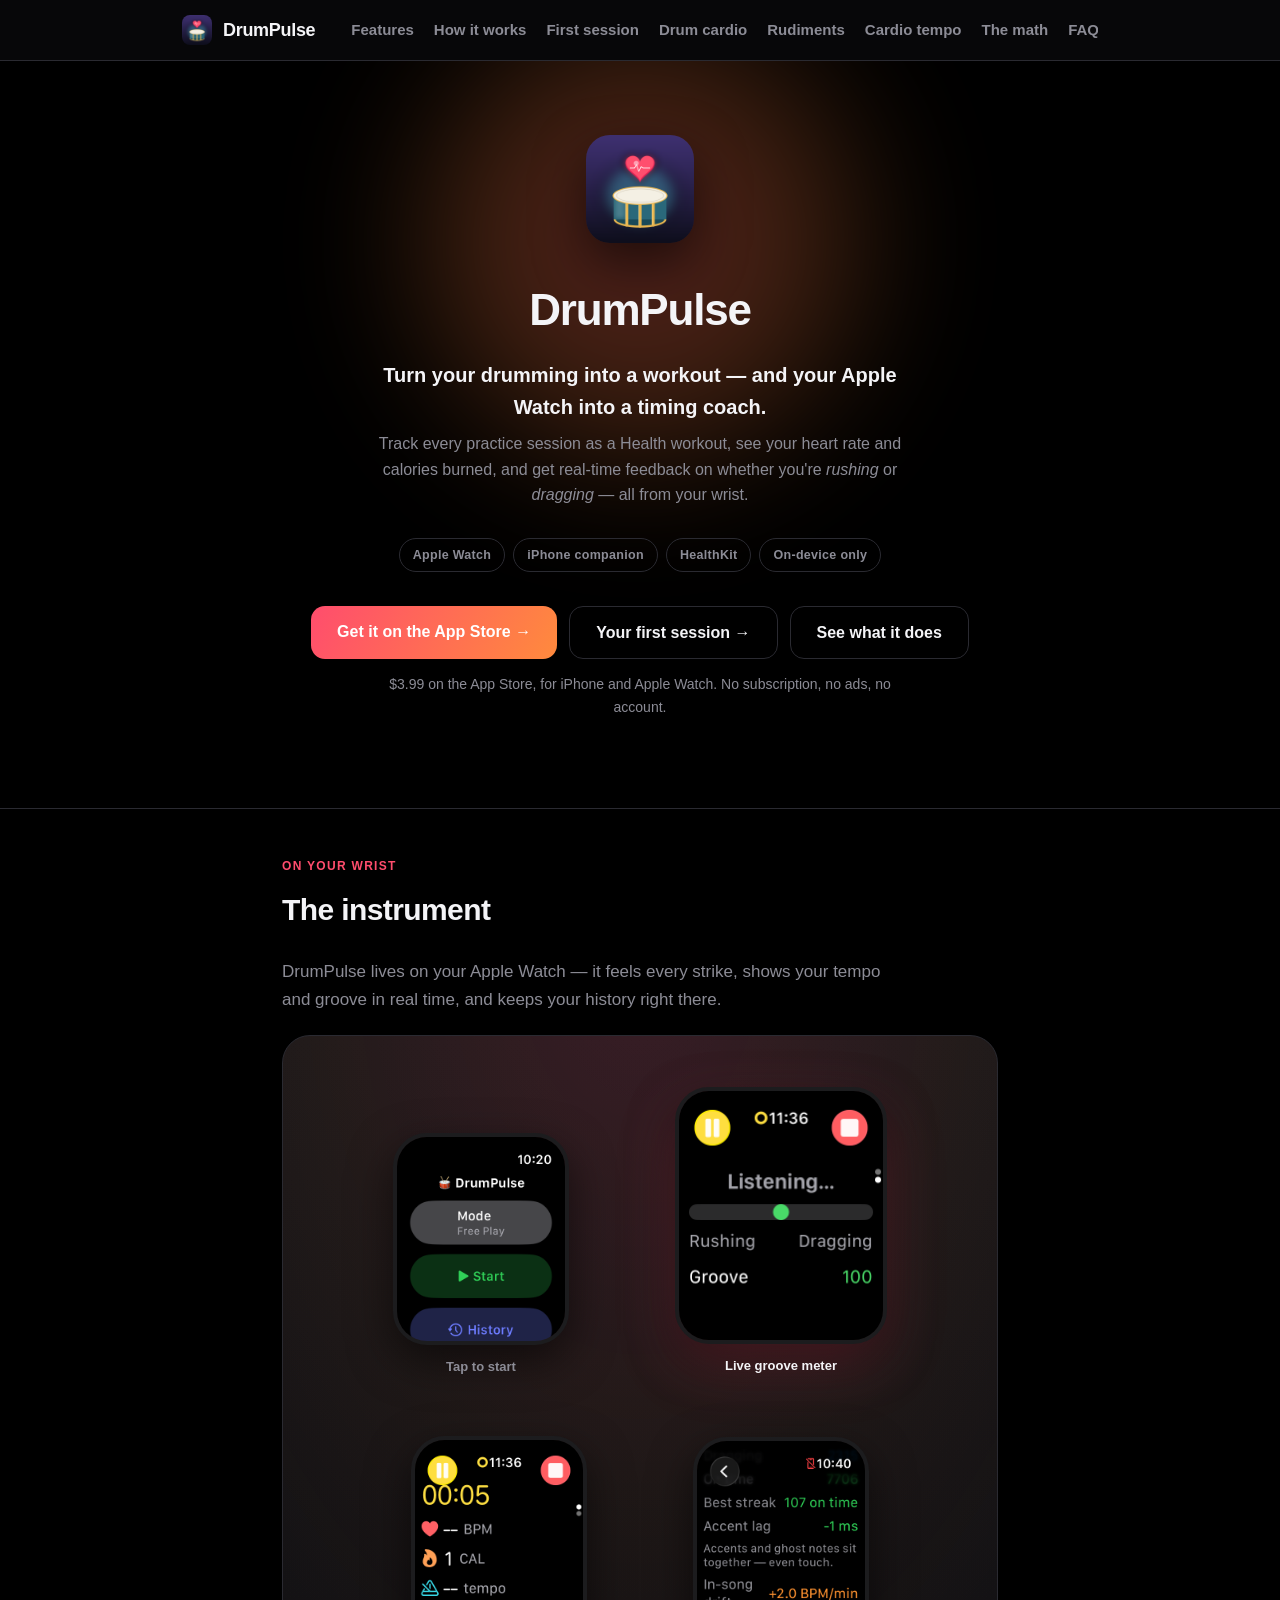
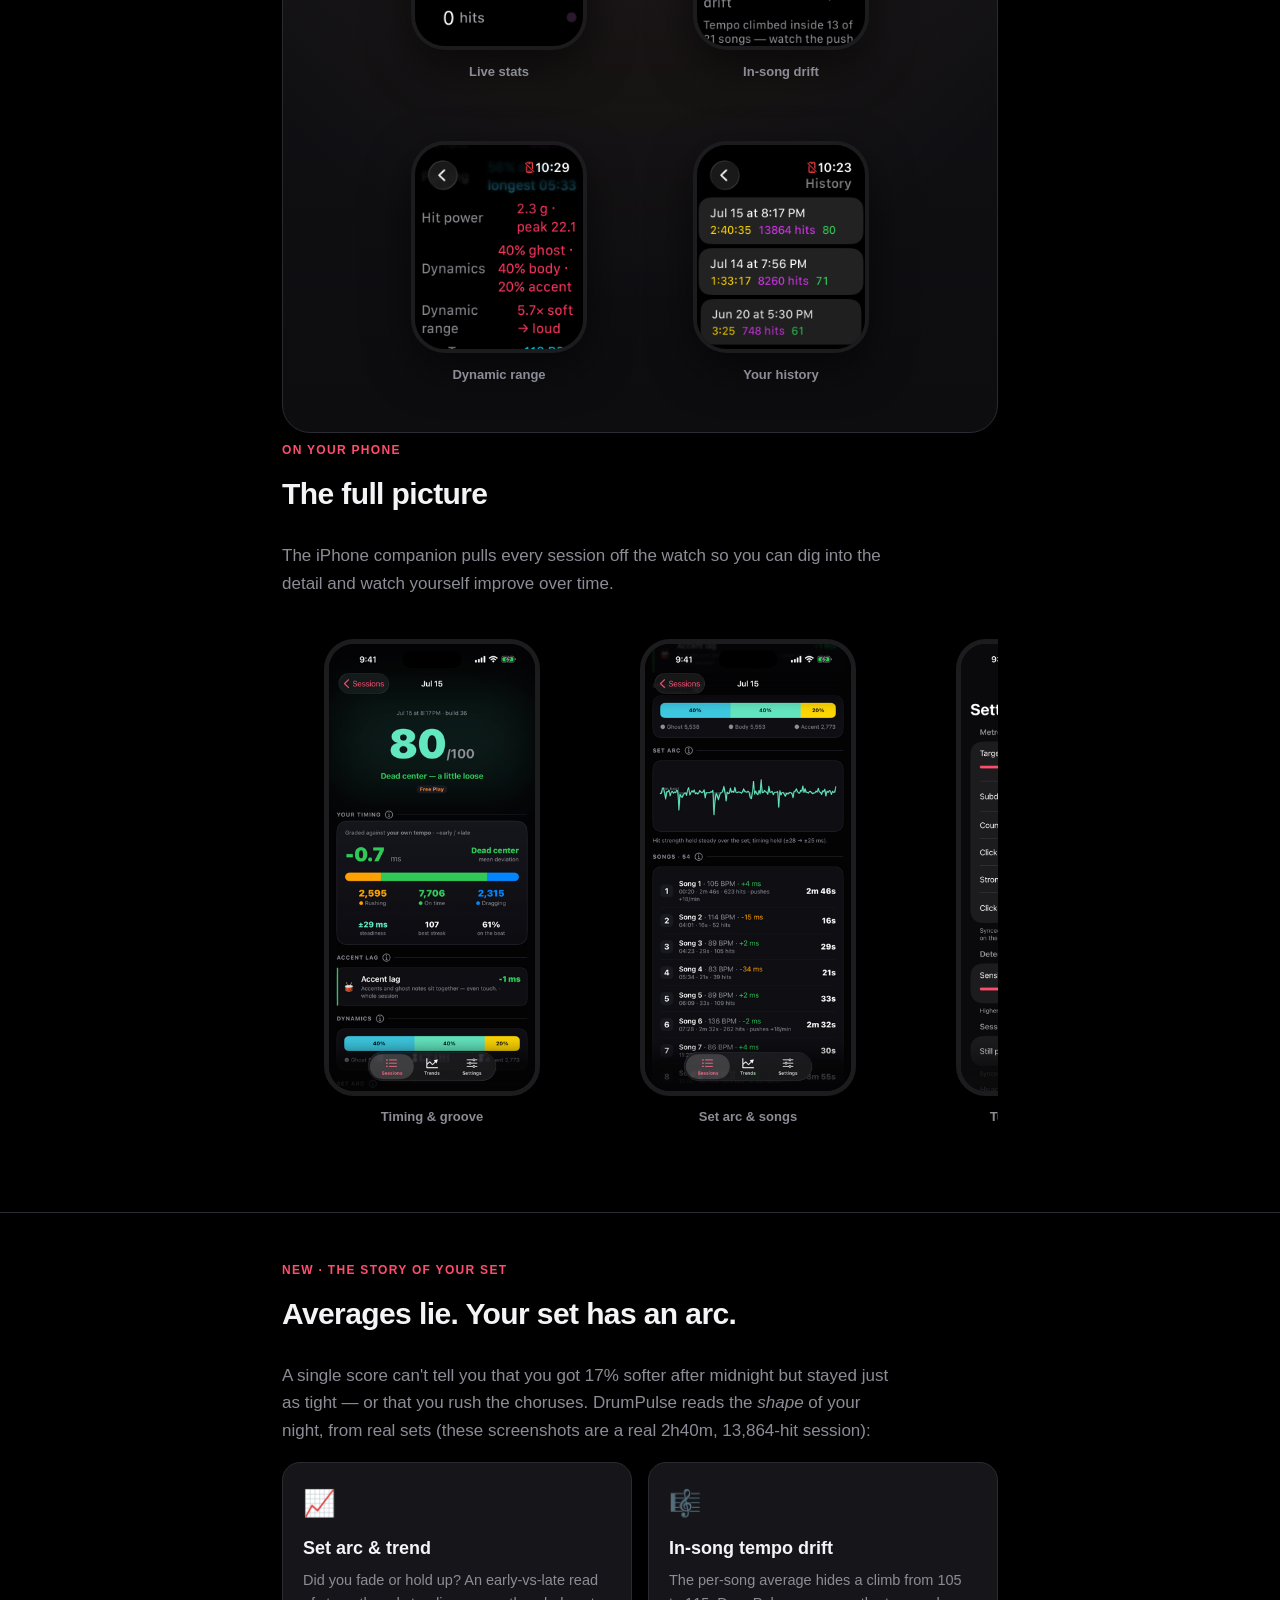
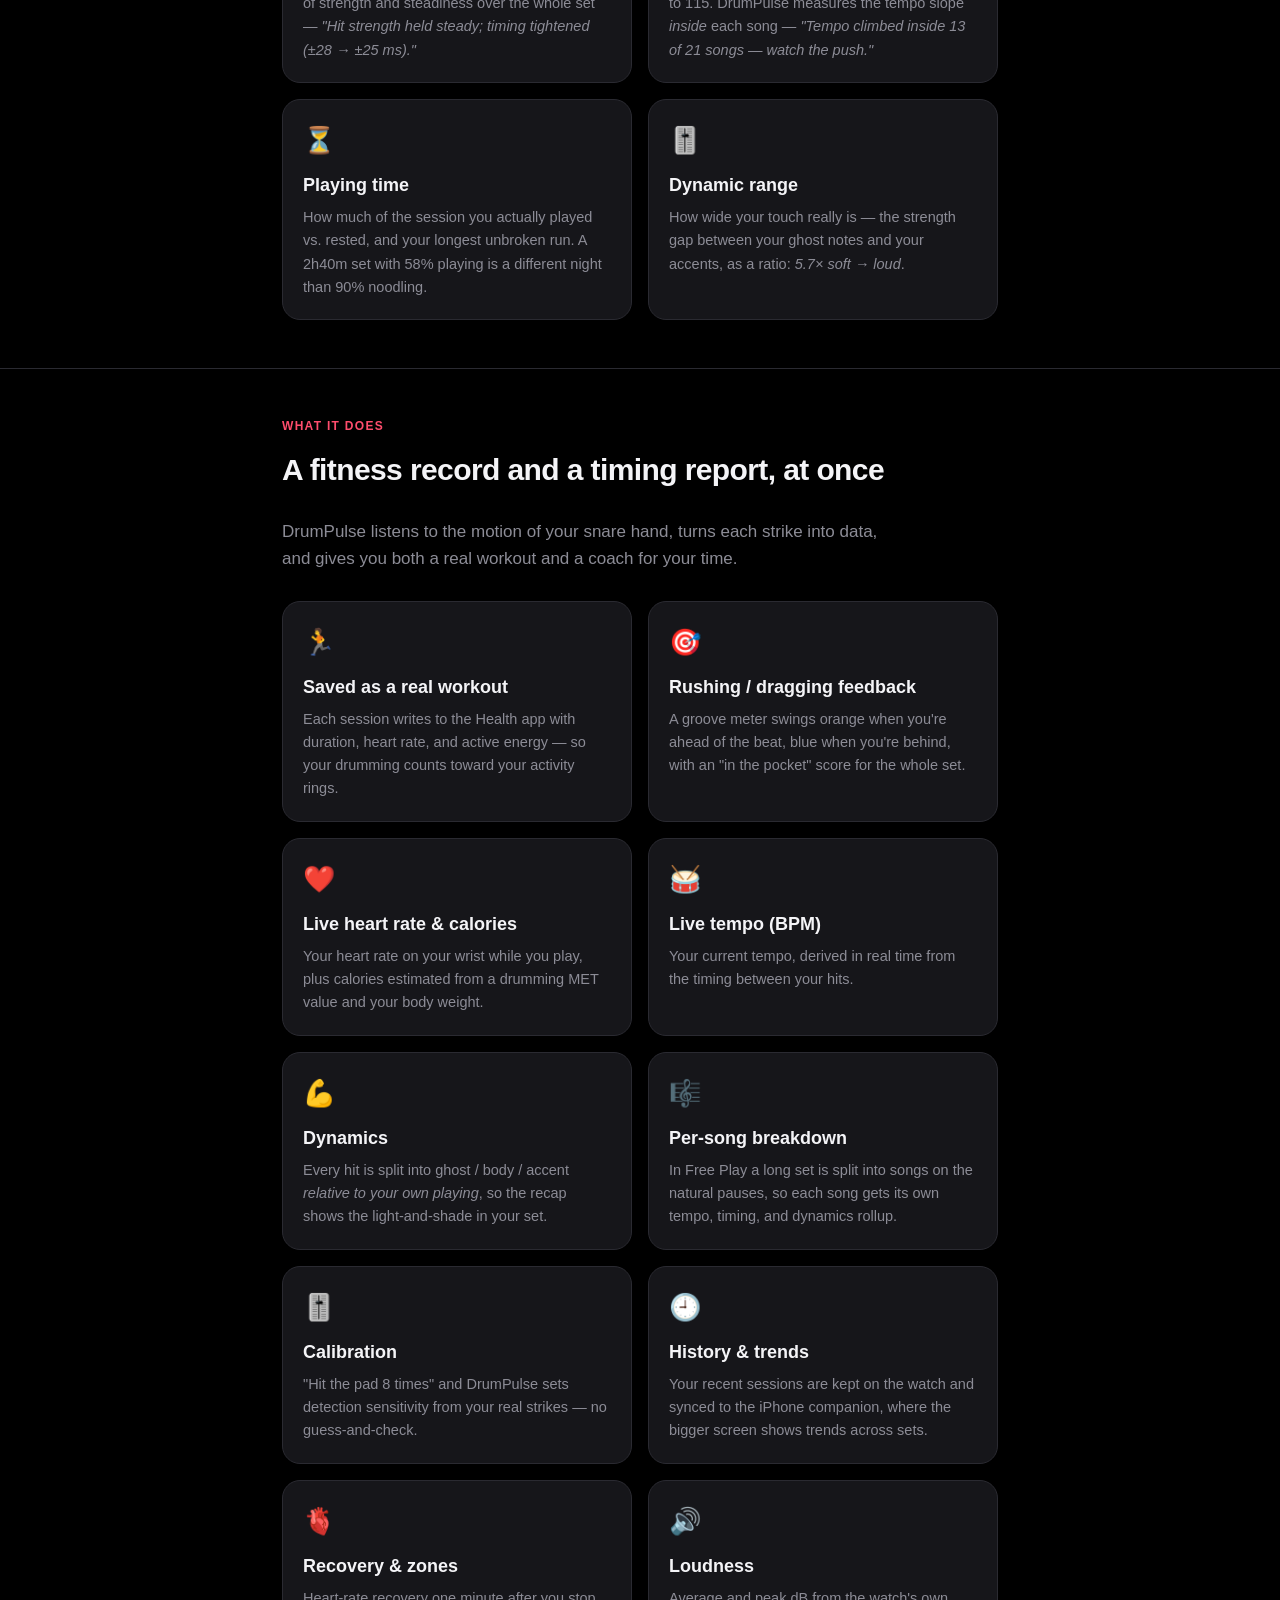
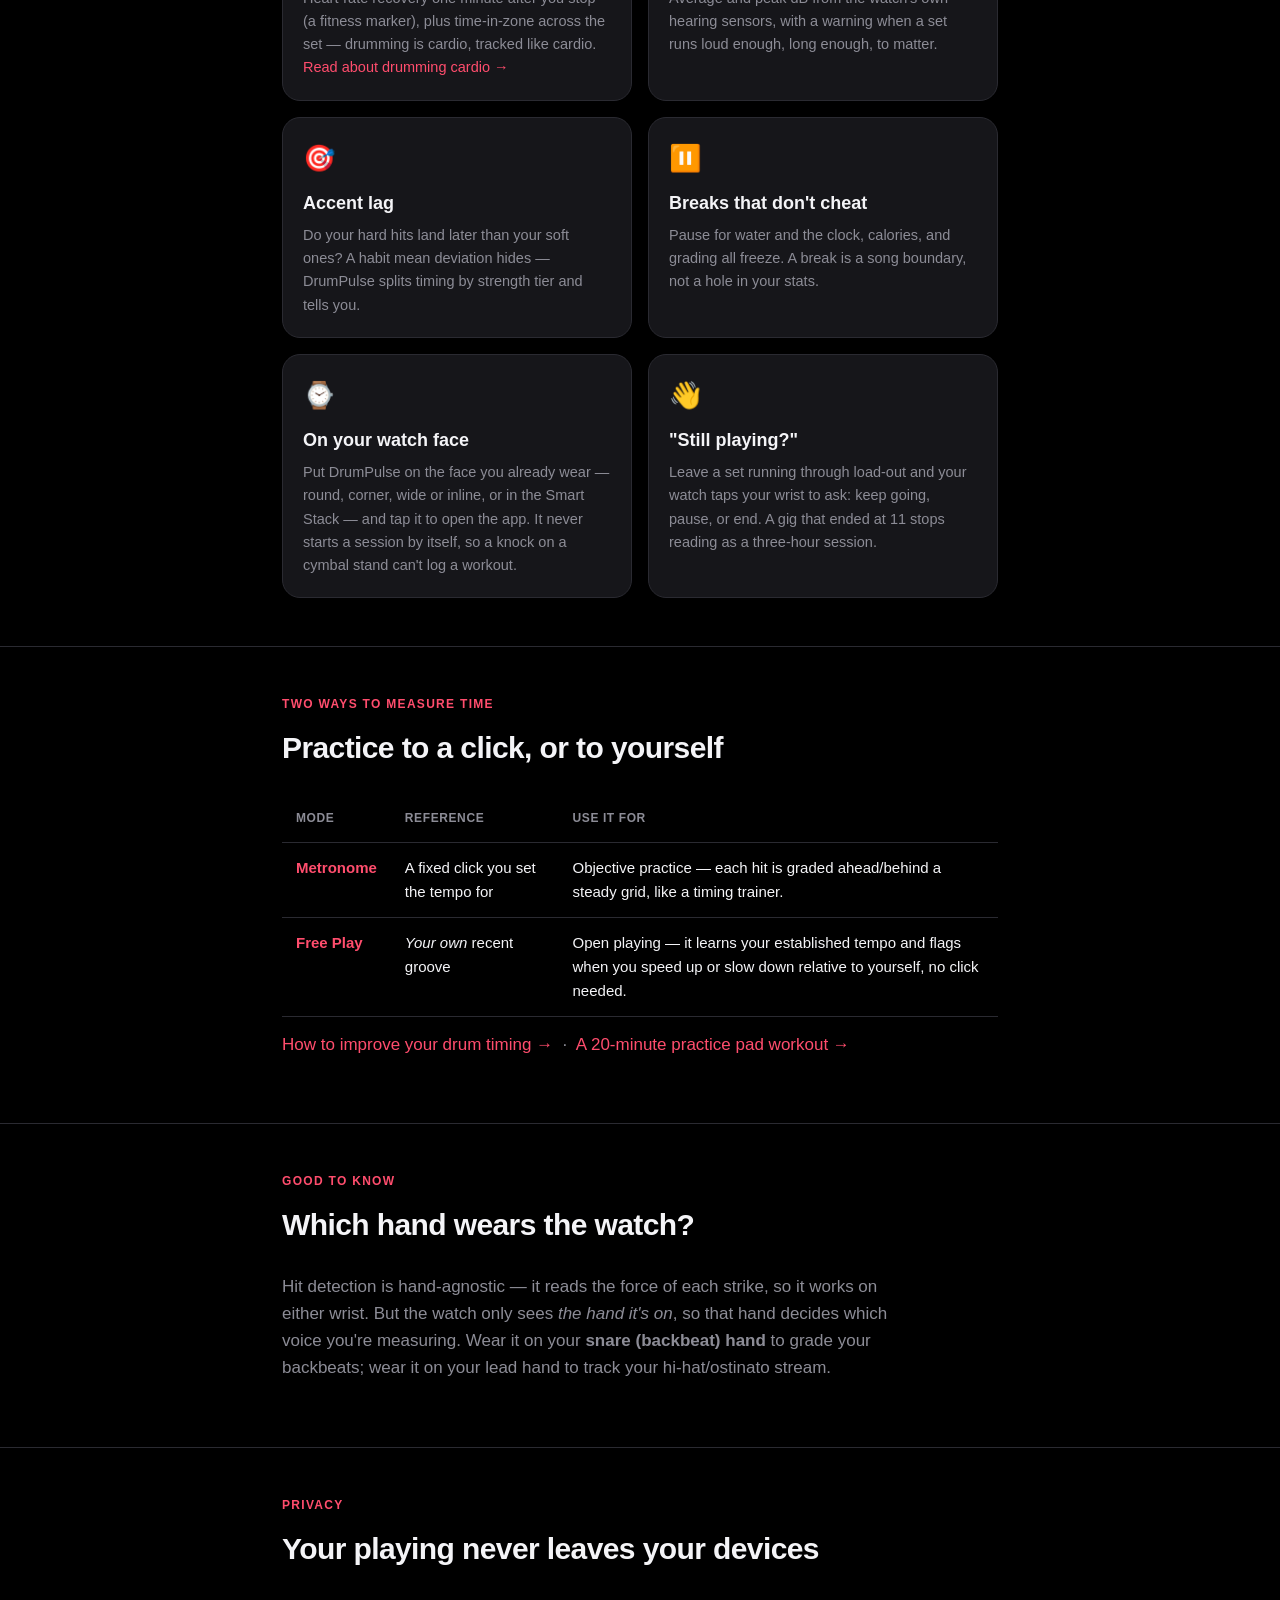
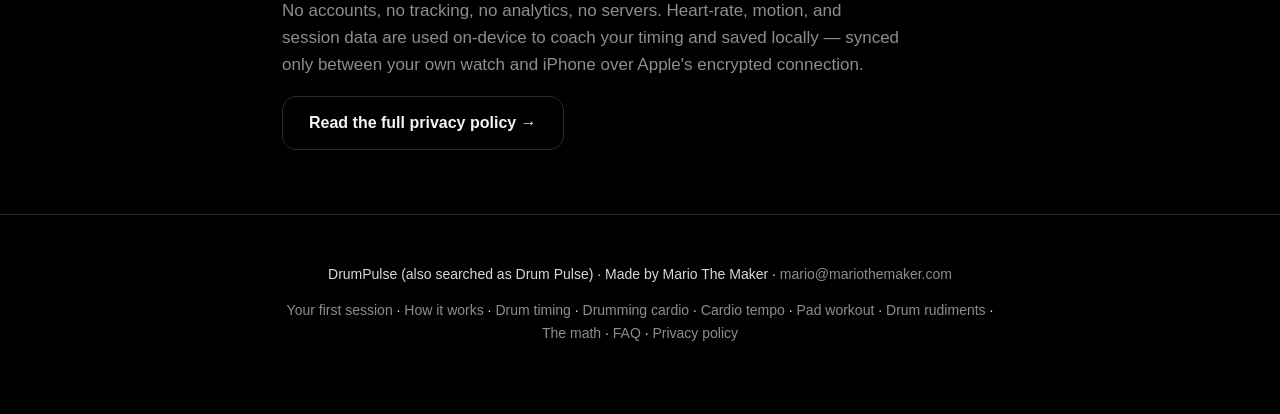
==== index.html @ 16d5a601 "Add drum timing guide and practice pad workout; cross-link every page in body copy Two new query-tar" ====
<!DOCTYPE html>
<html lang="en">
<head>
<meta charset="utf-8">
<meta name="viewport" content="width=device-width, initial-scale=1, viewport-fit=cover">
<title>DrumPulse (Drum Pulse) — Apple Watch drumming app &amp; timing coach</title>
<meta name="description" content="DrumPulse (also written Drum Pulse) is an Apple Watch drumming app. It turns your Apple Watch into a drumming timing coach: groove scores, per-song breakdowns, in-song tempo drift, dynamics and playing-time stats — plus heart rate, calories, recovery and loudness. Every session saved as a Health workout.">
<link rel="icon" href="assets/icon.png">
<link rel="stylesheet" href="assets/style.css">
<meta property="og:title" content="DrumPulse — Apple Watch drumming app &amp; timing coach">
<meta property="og:site_name" content="DrumPulse">
<meta property="og:url" content="https://drumpulseapp.com/">
<meta name="twitter:card" content="summary_large_image">
<meta property="og:description" content="Turn your drumming into a workout — and your Apple Watch into a timing coach.">
<meta property="og:image" content="assets/og.png">
<meta property="og:type" content="website">
<link rel="canonical" href="https://drumpulseapp.com/">
<meta name="apple-itunes-app" content="app-id=6782245341">
<script type="application/ld+json">
{
  "@context": "https://schema.org",
  "@graph": [
    {
      "@type": "WebSite",
      "@id": "https://drumpulseapp.com/#website",
      "url": "https://drumpulseapp.com/",
      "name": "DrumPulse",
      "alternateName": ["Drum Pulse", "DrumPulse app", "DrumPulse for Apple Watch"],
      "inLanguage": "en"
    },
    {
      "@type": "SoftwareApplication",
      "@id": "https://drumpulseapp.com/#app",
      "name": "DrumPulse",
      "alternateName": ["Drum Pulse", "DrumPulse for Apple Watch"],
      "applicationCategory": "HealthApplication",
      "applicationSubCategory": "Drumming practice and workout tracker",
      "operatingSystem": "watchOS, iOS",
      "description": "DrumPulse turns your Apple Watch into a drumming timing coach: it detects drum hits from wrist motion, grades your timing against a metronome or your own groove, breaks your set into songs with per-song tempo drift, reads the arc of the whole night, and saves each session to Apple Health as a workout.",
      "url": "https://drumpulseapp.com/",
      "image": "https://drumpulseapp.com/assets/icon.png",
      "author": {"@type": "Person", "name": "Mario Cruz"},
      "downloadUrl": "https://apps.apple.com/app/id6782245341",
      "installUrl": "https://apps.apple.com/app/id6782245341",
      "offers": {"@type": "Offer", "price": "3.99", "priceCurrency": "USD"}
    }
  ]
}
</script>
</head>
<body>

<header class="site">
  <div class="wrap">
    <span class="brand"><img src="assets/icon.png" alt="DrumPulse icon"><span class="bn">DrumPulse</span></span>
    <nav>
      <a class="wide" href="#features">Features</a>
      <a href="how-it-works.html">How it works</a>
      <a href="first-session.html">First session</a>
      <a href="drumming-cardio.html">Drum cardio</a>
      <a href="drum-rudiments.html">Rudiments</a>
      <a href="drum-cardio-tempo.html">Cardio tempo</a>
      <a href="the-math.html">The math</a>
      <a href="faq.html">FAQ</a>
      <a class="wide" href="privacy.html">Privacy</a>
    </nav>
  </div>
</header>

<div class="hero">
  <div class="wrap">
    <img class="app" src="assets/icon.png" alt="DrumPulse app icon">
    <h1>DrumPulse</h1>
    <p class="tag">Turn your drumming into a workout — and your Apple Watch into a timing coach.</p>
    <p class="sub">Track every practice session as a Health workout, see your heart rate and calories burned, and get real-time feedback on whether you're <em>rushing</em> or <em>dragging</em> — all from your wrist.</p>
    <div class="chips">
      <span class="chip">Apple Watch</span>
      <span class="chip">iPhone companion</span>
      <span class="chip">HealthKit</span>
      <span class="chip">On-device only</span>
    </div>
    <div class="btnrow">
      <a class="btn" href="https://apps.apple.com/app/id6782245341">Get it on the App Store →</a>
      <a class="btn ghost" href="first-session.html">Your first session →</a>
      <a class="btn ghost" href="#features">See what it does</a>
    </div>
    <p class="sub" style="margin-top:14px;font-size:14px">$3.99 on the App Store, for iPhone and Apple Watch. No subscription, no ads, no account.</p>
  </div>
</div>

<section id="screens">
  <div class="wrap">
    <p class="eyebrow">On your wrist</p>
    <h2>The instrument</h2>
    <p class="lead" style="margin-bottom:22px">DrumPulse lives on your Apple Watch — it feels every strike, shows your tempo and groove in real time, and keeps your history right there.</p>
    <div class="watchband">
      <div class="watchrow">
        <figure class="wshot"><img src="assets/shots/watch-home.png" alt="DrumPulse start screen on Apple Watch" loading="lazy"><figcaption class="cap">Tap to start</figcaption></figure>
        <figure class="wshot lead"><img src="assets/shots/watch-groove.png" alt="DrumPulse live groove meter on Apple Watch with rushing and dragging" loading="lazy"><figcaption class="cap">Live groove meter</figcaption></figure>
        <figure class="wshot"><img src="assets/shots/watch-live.png" alt="DrumPulse live session on Apple Watch showing heart rate, calories, tempo and hits" loading="lazy"><figcaption class="cap">Live stats</figcaption></figure>
        <figure class="wshot"><img src="assets/shots/watch-drift.png" alt="DrumPulse in-song tempo drift readout on Apple Watch" loading="lazy"><figcaption class="cap">In-song drift</figcaption></figure>
        <figure class="wshot"><img src="assets/shots/watch-dynamics.png" alt="DrumPulse dynamics and dynamic range on Apple Watch — ghost, body, accent" loading="lazy"><figcaption class="cap">Dynamic range</figcaption></figure>
        <figure class="wshot"><img src="assets/shots/watch-history.png" alt="DrumPulse session history on Apple Watch" loading="lazy"><figcaption class="cap">Your history</figcaption></figure>
      </div>
    </div>
  </div>

  <div class="wrap" style="padding-top:8px">
    <p class="eyebrow">On your phone</p>
    <h2>The full picture</h2>
    <p class="lead" style="margin-bottom:18px">The iPhone companion pulls every session off the watch so you can dig into the detail and watch yourself improve over time.</p>
    <div class="shots">
      <figure class="shot"><img src="assets/shots/timing.png" alt="Session timing detail with 80/100 groove score and rushing/dragging breakdown from a 13,864-hit gig" loading="lazy"><figcaption class="cap">Timing &amp; groove</figcaption></figure>
      <figure class="shot"><img src="assets/shots/songs.png" alt="Set arc with trend insight and per-song breakdown with in-song tempo drift tags" loading="lazy"><figcaption class="cap">Set arc &amp; songs</figcaption></figure>
      <figure class="shot"><img src="assets/shots/settings.png" alt="DrumPulse settings on iPhone: target tempo, subdivision, count-in, click sound, strong haptic, click dropout and hit sensitivity, all synced to the watch" loading="lazy"><figcaption class="cap">Tune it from your phone</figcaption></figure>
      <figure class="shot"><img src="assets/shots/sessions.png" alt="DrumPulse Sessions list on iPhone showing 15 sessions and 45,690 hits" loading="lazy"><figcaption class="cap">Every session</figcaption></figure>
      <figure class="shot"><img src="assets/shots/trends.png" alt="Trends across drumming sessions — groove score, accent lag, steadiness" loading="lazy"><figcaption class="cap">Trends</figcaption></figure>
      <figure class="shot"><img src="assets/shots/steadiness-bests.png" alt="Trends on iPhone: steadiness and heart-rate recovery charts across sessions, and personal bests including highest groove, most hits, longest session and best on-time streak" loading="lazy"><figcaption class="cap">Steadiness &amp; personal bests</figcaption></figure>
    </div>
  </div>
</section>

<section id="story">
  <div class="wrap">
    <p class="eyebrow">New · the story of your set</p>
    <h2>Averages lie. Your set has an arc.</h2>
    <p class="lead" style="margin-bottom:18px">A single score can't tell you that you got 17% softer after midnight but stayed just as tight — or that you rush the choruses. DrumPulse reads the <em>shape</em> of your night, from real sets (these screenshots are a real 2h40m, 13,864-hit session):</p>
    <div class="grid">
      <div class="feat"><span class="ic">📈</span><h3>Set arc &amp; trend</h3><p>Did you fade or hold up? An early-vs-late read of strength and steadiness over the whole set — <em>"Hit strength held steady; timing tightened (±28 → ±25 ms)."</em></p></div>
      <div class="feat"><span class="ic">🎼</span><h3>In-song tempo drift</h3><p>The per-song average hides a climb from 105 to 115. DrumPulse measures the tempo slope <em>inside</em> each song — <em>"Tempo climbed inside 13 of 21 songs — watch the push."</em></p></div>
      <div class="feat"><span class="ic">⏳</span><h3>Playing time</h3><p>How much of the session you actually played vs. rested, and your longest unbroken run. A 2h40m set with 58% playing is a different night than 90% noodling.</p></div>
      <div class="feat"><span class="ic">🎚️</span><h3>Dynamic range</h3><p>How wide your touch really is — the strength gap between your ghost notes and your accents, as a ratio: <em>5.7× soft → loud</em>.</p></div>
    </div>
  </div>
</section>

<section id="features">
  <div class="wrap">
    <p class="eyebrow">What it does</p>
    <h2>A fitness record and a timing report, at once</h2>
    <p class="lead" style="margin-bottom:28px">DrumPulse listens to the motion of your snare hand, turns each strike into data, and gives you both a real workout and a coach for your time.</p>
    <div class="grid">
      <div class="feat"><span class="ic">🏃</span><h3>Saved as a real workout</h3><p>Each session writes to the Health app with duration, heart rate, and active energy — so your drumming counts toward your activity rings.</p></div>
      <div class="feat"><span class="ic">🎯</span><h3>Rushing / dragging feedback</h3><p>A groove meter swings orange when you're ahead of the beat, blue when you're behind, with an "in the pocket" score for the whole set.</p></div>
      <div class="feat"><span class="ic">❤️</span><h3>Live heart rate &amp; calories</h3><p>Your heart rate on your wrist while you play, plus calories estimated from a drumming MET value and your body weight.</p></div>
      <div class="feat"><span class="ic">🥁</span><h3>Live tempo (BPM)</h3><p>Your current tempo, derived in real time from the timing between your hits.</p></div>
      <div class="feat"><span class="ic">💪</span><h3>Dynamics</h3><p>Every hit is split into ghost / body / accent <em>relative to your own playing</em>, so the recap shows the light-and-shade in your set.</p></div>
      <div class="feat"><span class="ic">🎼</span><h3>Per-song breakdown</h3><p>In Free Play a long set is split into songs on the natural pauses, so each song gets its own tempo, timing, and dynamics rollup.</p></div>
      <div class="feat"><span class="ic">🎚️</span><h3>Calibration</h3><p>"Hit the pad 8 times" and DrumPulse sets detection sensitivity from your real strikes — no guess-and-check.</p></div>
      <div class="feat"><span class="ic">🕘</span><h3>History &amp; trends</h3><p>Your recent sessions are kept on the watch and synced to the iPhone companion, where the bigger screen shows trends across sets.</p></div>
      <div class="feat"><span class="ic">🫀</span><h3>Recovery &amp; zones</h3><p>Heart-rate recovery one minute after you stop (a fitness marker), plus time-in-zone across the set — drumming is cardio, tracked like cardio. <a href="drumming-cardio.html">Read about drumming cardio →</a></p></div>
      <div class="feat"><span class="ic">🔊</span><h3>Loudness</h3><p>Average and peak dB from the watch's own hearing sensors, with a warning when a set runs loud enough, long enough, to matter.</p></div>
      <div class="feat"><span class="ic">🎯</span><h3>Accent lag</h3><p>Do your hard hits land later than your soft ones? A habit mean deviation hides — DrumPulse splits timing by strength tier and tells you.</p></div>
      <div class="feat"><span class="ic">⏸️</span><h3>Breaks that don't cheat</h3><p>Pause for water and the clock, calories, and grading all freeze. A break is a song boundary, not a hole in your stats.</p></div>
      <div class="feat"><span class="ic">⌚</span><h3>On your watch face</h3><p>Put DrumPulse on the face you already wear — round, corner, wide or inline, or in the Smart Stack — and tap it to open the app. It never starts a session by itself, so a knock on a cymbal stand can't log a workout.</p></div>
      <div class="feat"><span class="ic">👋</span><h3>"Still playing?"</h3><p>Leave a set running through load-out and your watch taps your wrist to ask: keep going, pause, or end. A gig that ended at 11 stops reading as a three-hour session.</p></div>
    </div>
  </div>
</section>

<section id="modes">
  <div class="wrap">
    <p class="eyebrow">Two ways to measure time</p>
    <h2>Practice to a click, or to yourself</h2>
    <table class="modes">
      <tr><th>Mode</th><th>Reference</th><th>Use it for</th></tr>
      <tr><td><b>Metronome</b></td><td>A fixed click you set the tempo for</td><td>Objective practice — each hit is graded ahead/behind a steady grid, like a timing trainer.</td></tr>
      <tr><td><b>Free Play</b></td><td><em>Your own</em> recent groove</td><td>Open playing — it learns your established tempo and flags when you speed up or slow down relative to yourself, no click needed.</td></tr>
    </table>
    <p class="lead" style="margin-top:14px"><a href="drum-timing.html">How to improve your drum timing →</a> &nbsp;·&nbsp; <a href="practice-pad-workout.html">A 20-minute practice pad workout →</a></p>
  </div>
</section>

<section id="hand">
  <div class="wrap">
    <p class="eyebrow">Good to know</p>
    <h2>Which hand wears the watch?</h2>
    <p class="lead">Hit detection is hand-agnostic — it reads the force of each strike, so it works on either wrist. But the watch only sees <em>the hand it's on</em>, so that hand decides which voice you're measuring. Wear it on your <strong>snare (backbeat) hand</strong> to grade your backbeats; wear it on your lead hand to track your hi-hat/ostinato stream.</p>
  </div>
</section>

<section id="privacy">
  <div class="wrap">
    <p class="eyebrow">Privacy</p>
    <h2>Your playing never leaves your devices</h2>
    <p class="lead">No accounts, no tracking, no analytics, no servers. Heart-rate, motion, and session data are used on-device to coach your timing and saved locally — synced only between your own watch and iPhone over Apple's encrypted connection.</p>
    <p style="margin-top:18px"><a class="btn ghost" href="privacy.html">Read the full privacy policy →</a></p>
  </div>
</section>

<footer class="site">
  <div class="wrap">
    <p>DrumPulse (also searched as Drum Pulse) · Made by Mario The Maker · <a href="mailto:mario@mariothemaker.com">mario@mariothemaker.com</a></p>
    <p><a href="first-session.html">Your first session</a> · <a href="how-it-works.html">How it works</a> · <a href="drum-timing.html">Drum timing</a> · <a href="drumming-cardio.html">Drumming cardio</a> · <a href="drum-cardio-tempo.html">Cardio tempo</a> · <a href="practice-pad-workout.html">Pad workout</a> · <a href="drum-rudiments.html">Drum rudiments</a> · <a href="the-math.html">The math</a> · <a href="faq.html">FAQ</a> · <a href="privacy.html">Privacy policy</a></p>
  </div>
</footer>

</body>
</html>
---- assets/style.css ----
:root{
  --bg:#0a0a0c; --card:#16161a; --card2:#1f1f25; --line:#2a2a31;
  --txt:#f4f4f7; --dim:#8c8c96; --dim2:#5e5e66;
  --green:#34c759; --orange:#ff9f0a; --blue:#0a84ff;
  --brand:#ff4d6d; --brand2:#ff8a3d;
}
*{box-sizing:border-box;-webkit-tap-highlight-color:transparent}
html{scroll-behavior:smooth}
body{
  margin:0;background:#000;color:var(--txt);
  font:16px/1.6 -apple-system,BlinkMacSystemFont,"SF Pro Text","Segoe UI",Roboto,sans-serif;
  -webkit-font-smoothing:antialiased;
}
a{color:var(--brand);text-decoration:none}
a:hover{text-decoration:underline}
.wrap{max-width:760px;margin:0 auto;padding:0 22px}

/* nav */
header.site{position:sticky;top:0;z-index:20;
  background:rgba(10,10,12,.78);backdrop-filter:saturate(160%) blur(20px);
  border-bottom:1px solid var(--line)}
header.site .wrap{display:flex;align-items:center;justify-content:space-between;height:60px;max-width:960px;gap:16px}
header.site nav{display:flex;align-items:center;white-space:nowrap;overflow-x:auto;scrollbar-width:none;min-width:0}
header.site nav::-webkit-scrollbar{display:none}
.brand{display:flex;align-items:center;gap:11px;font-weight:800;font-size:18px;letter-spacing:-.3px}
.brand img{width:30px;height:30px;border-radius:8px}
header.site nav a{color:var(--dim);font-weight:600;font-size:15px;margin-left:20px}
header.site nav a:hover{color:var(--txt);text-decoration:none}

/* hero */
.hero{text-align:center;padding:74px 0 60px;position:relative;overflow:hidden}
.hero::before{content:"";position:absolute;top:-80px;left:50%;transform:translateX(-50%);
  width:520px;height:520px;border-radius:50%;filter:blur(70px);opacity:.28;z-index:0;
  background:radial-gradient(circle,var(--brand),var(--brand2) 45%,transparent 70%)}
.hero>*{position:relative;z-index:1}
.hero img.app{width:108px;height:108px;border-radius:24px;box-shadow:0 18px 50px rgba(0,0,0,.55);margin-bottom:24px}
.hero h1{font-size:44px;font-weight:850;letter-spacing:-1.2px;margin:0 0 14px}
.hero .tag{font-size:20px;color:var(--txt);max-width:560px;margin:0 auto 8px;font-weight:600}
.hero .sub{font-size:16px;color:var(--dim);max-width:540px;margin:0 auto 30px}
.chips{display:flex;gap:8px;justify-content:center;flex-wrap:wrap;margin-bottom:34px}
.chip{font-size:12.5px;font-weight:700;color:var(--dim);border:1px solid var(--line);
  border-radius:999px;padding:6px 13px;letter-spacing:.3px}
.btn{display:inline-block;font-weight:750;font-size:16px;padding:13px 26px;border-radius:14px;
  background:linear-gradient(120deg,var(--brand),var(--brand2));color:#fff}
.btn:hover{text-decoration:none;opacity:.92}
.btn.ghost{background:none;border:1px solid var(--line);color:var(--txt)}
.btnrow{display:flex;gap:12px;justify-content:center;flex-wrap:wrap}

/* sections */
section{padding:48px 0;border-top:1px solid var(--line)}
.eyebrow{font-size:12px;font-weight:800;text-transform:uppercase;letter-spacing:1.3px;color:var(--brand);margin:0 0 10px}
h2{font-size:30px;font-weight:820;letter-spacing:-.6px;margin:0 0 24px}
h3{font-size:18px;font-weight:750;margin:0 0 6px}
p{color:#d7d7dd}
.lead{color:var(--dim);font-size:17px;max-width:620px}

.grid{display:grid;grid-template-columns:repeat(2,1fr);gap:16px}
.feat{background:var(--card);border:1px solid var(--line);border-radius:18px;padding:20px}
.feat .ic{font-size:26px;margin-bottom:10px;display:block}
.feat p{color:var(--dim);font-size:14.5px;margin:0}

table.modes{width:100%;border-collapse:collapse;margin-top:6px}
table.modes th,table.modes td{text-align:left;padding:13px 14px;border-bottom:1px solid var(--line);font-size:15px;vertical-align:top}
table.modes th{color:var(--dim);font-size:12px;text-transform:uppercase;letter-spacing:.6px;font-weight:700}
table.modes td b{color:var(--brand)}

/* privacy / prose */
.prose h2{font-size:24px;margin-top:38px}
.prose h3{font-size:17px;margin-top:26px;color:var(--txt)}
.prose p,.prose li{color:#d7d7dd;font-size:16px}
.prose ul{padding-left:22px}
.prose li{margin:7px 0}
.prose .meta{color:var(--dim);font-size:14px}
.callout{background:var(--card);border:1px solid var(--line);border-left:3px solid var(--green);
  border-radius:12px;padding:16px 18px;margin:22px 0}
.callout b{color:var(--green)}

footer.site{border-top:1px solid var(--line);padding:34px 0 56px;color:var(--dim2);font-size:14px;text-align:center}
footer.site a{color:var(--dim)}

/* topic cards (how-it-works) */
.topic{background:var(--card);border:1px solid var(--line);border-radius:18px;padding:22px;margin:16px 0}
.topic h3{display:flex;align-items:center;gap:10px;font-size:18px;margin:0 0 10px}
.topic h3 .ic{font-size:22px}
.topic h2{display:flex;align-items:center;gap:10px;font-size:18px;font-weight:750;letter-spacing:0;margin:0 0 10px}
.topic h2 .ic{font-size:22px}
.topic p{color:#d7d7dd;font-size:15.5px;margin:10px 0}
.topic .sub{font-size:12px;font-weight:800;text-transform:uppercase;letter-spacing:.8px;color:var(--dim);margin:16px 0 6px}
.topic ul{list-style:none;padding:0;margin:8px 0}
.topic li{position:relative;padding-left:18px;margin:8px 0;color:#d7d7dd;font-size:15.5px}
.topic li::before{content:"";position:absolute;left:0;top:8px;width:7px;height:7px;border-radius:50%;background:var(--brand)}
.formula{font-family:ui-monospace,SFMono-Regular,Menlo,monospace;font-weight:600;color:var(--brand2);
  background:var(--card2);border-radius:10px;padding:10px 14px;margin:10px 0;font-size:15px}

/* FAQ */
.faq details{background:var(--card);border:1px solid var(--line);border-radius:14px;margin:10px 0;overflow:hidden}
.faq summary{cursor:pointer;list-style:none;padding:16px 18px;font-weight:700;font-size:16.5px;display:flex;justify-content:space-between;gap:12px;align-items:center}
.faq summary::-webkit-details-marker{display:none}
.faq summary::after{content:"+";color:var(--brand);font-weight:800;font-size:20px;flex:0 0 auto}
.faq details[open] summary::after{content:"–"}
.faq details[open] summary{border-bottom:1px solid var(--line)}
.faq .a{padding:14px 18px 18px;color:#d7d7dd;font-size:15.5px;line-height:1.65}
.faq .a a{color:var(--brand)}
.faqcat{font-size:12px;font-weight:800;text-transform:uppercase;letter-spacing:1.1px;color:var(--brand);margin:34px 0 6px}

/* ===== screenshot galleries ===== */

/* Watch hero band — the instrument, shown first */
.watchband{position:relative;border-radius:28px;padding:34px 0 30px;margin-top:8px;overflow:hidden;
  background:radial-gradient(120% 140% at 50% -10%, rgba(255,77,109,.16), rgba(255,138,61,.06) 40%, transparent 70%),
             linear-gradient(180deg,#141418,#0d0d10);
  border:1px solid var(--line)}
.watchrow{display:flex;gap:26px;justify-content:center;align-items:flex-end;flex-wrap:wrap;padding:0 20px}
.wshot{text-align:center}
.wshot img{width:176px;border-radius:34px;display:block;
  border:4px solid #1c1c1e;box-shadow:0 16px 44px rgba(0,0,0,.55);background:#000}
.wshot.lead img{width:212px;box-shadow:0 22px 60px rgba(255,77,109,.22),0 16px 44px rgba(0,0,0,.6)}
.wshot .cap{font-size:13px;color:var(--dim);margin-top:12px;font-weight:600}
.wshot.lead .cap{color:var(--txt,#f4f4f7)}

/* Phone gallery — horizontal scroll of tall shots */
.shots{display:flex;gap:20px;overflow-x:auto;padding:8px 2px 20px;scroll-snap-type:x mandatory;-webkit-overflow-scrolling:touch}
.shots::-webkit-scrollbar{height:0}
.shot{flex:0 0 auto;scroll-snap-align:center;text-align:center}
.shot img{width:216px;border-radius:30px;display:block;
  border:5px solid #1c1c1e;box-shadow:0 20px 56px rgba(0,0,0,.55);background:#000}
.shot .cap{font-size:13px;color:var(--dim);margin-top:11px;font-weight:600}

@media(max-width:560px){
  .hero h1{font-size:34px}.hero .tag{font-size:18px}
  h2{font-size:25px}.grid{grid-template-columns:1fr}
  .shot img{width:180px}
  .wshot img{width:140px}.wshot.lead img{width:168px}
  .watchrow{gap:18px}
}

/* How it works — one real screenshot crop per topic */
.hiw{margin:18px 0 4px;max-width:420px}
.hiw.w{max-width:190px}
.hiw img{width:100%;display:block;border-radius:18px;border:1px solid var(--line);
  box-shadow:0 14px 40px rgba(0,0,0,.5)}
.hiw.w img{border-radius:36px}
.hiw .cap{font-size:13px;color:var(--dim);margin-top:10px;font-weight:600}

/* The math page — worked examples and small tables */
.worked{background:var(--card2);border:1px solid var(--line);border-left:3px solid var(--brand2);
  border-radius:12px;padding:12px 16px;margin:14px 0}
.worked .k{font-size:12px;font-weight:800;text-transform:uppercase;letter-spacing:.8px;color:var(--brand2);margin:0 0 4px}
.worked p{margin:6px 0;font-size:15px}
.worked code,.topic code{font-family:ui-monospace,SFMono-Regular,Menlo,monospace;font-size:14px;color:var(--txt)}
.formula{overflow-x:auto;white-space:nowrap}
table.nums{width:100%;border-collapse:collapse;margin:10px 0;font-size:14.5px}
table.nums th,table.nums td{text-align:left;padding:8px 10px;border-bottom:1px solid var(--line)}
table.nums th{color:var(--dim);font-size:12px;text-transform:uppercase;letter-spacing:.6px;font-weight:700}
table.nums td.n{font-family:ui-monospace,SFMono-Regular,Menlo,monospace;text-align:right}
.toc{display:flex;flex-wrap:wrap;gap:8px;margin:18px 0 0}
.toc a{font-size:13px;font-weight:700;color:var(--dim);border:1px solid var(--line);border-radius:999px;padding:5px 12px}
.toc a:hover{color:var(--txt);text-decoration:none}
.chart{margin:12px 0 4px;max-width:460px}
.chart svg{width:100%;height:auto;display:block}
.more{font-size:14.5px;font-weight:700}

/* Top nav on phones: drop the footer-only links, then the wordmark */
@media(max-width:560px){
  header.site nav a{margin-left:14px;font-size:14.5px}
  header.site nav a.wide{display:none}
}
@media(max-width:560px){
  .brand .bn{display:none}
  header.site nav{-webkit-mask-image:linear-gradient(to right,#000 82%,transparent);mask-image:linear-gradient(to right,#000 82%,transparent);padding-right:18px}
}
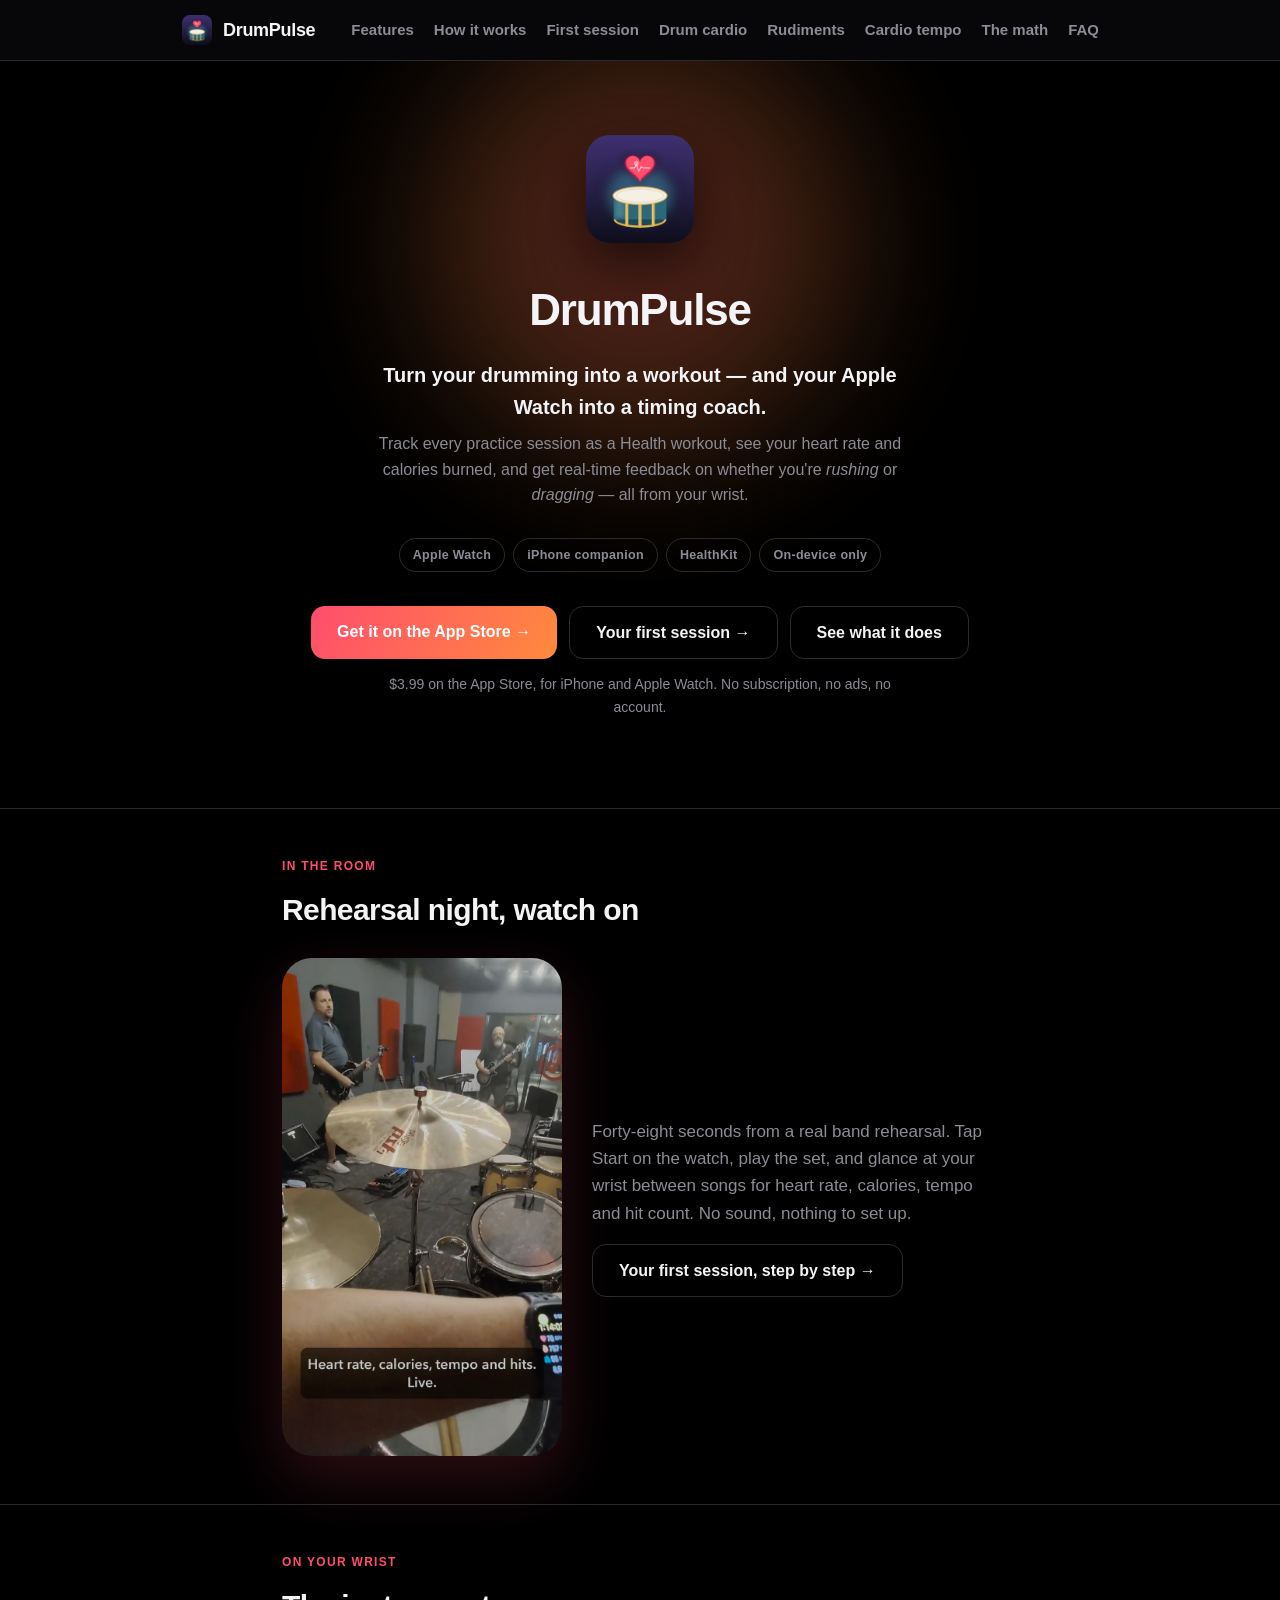
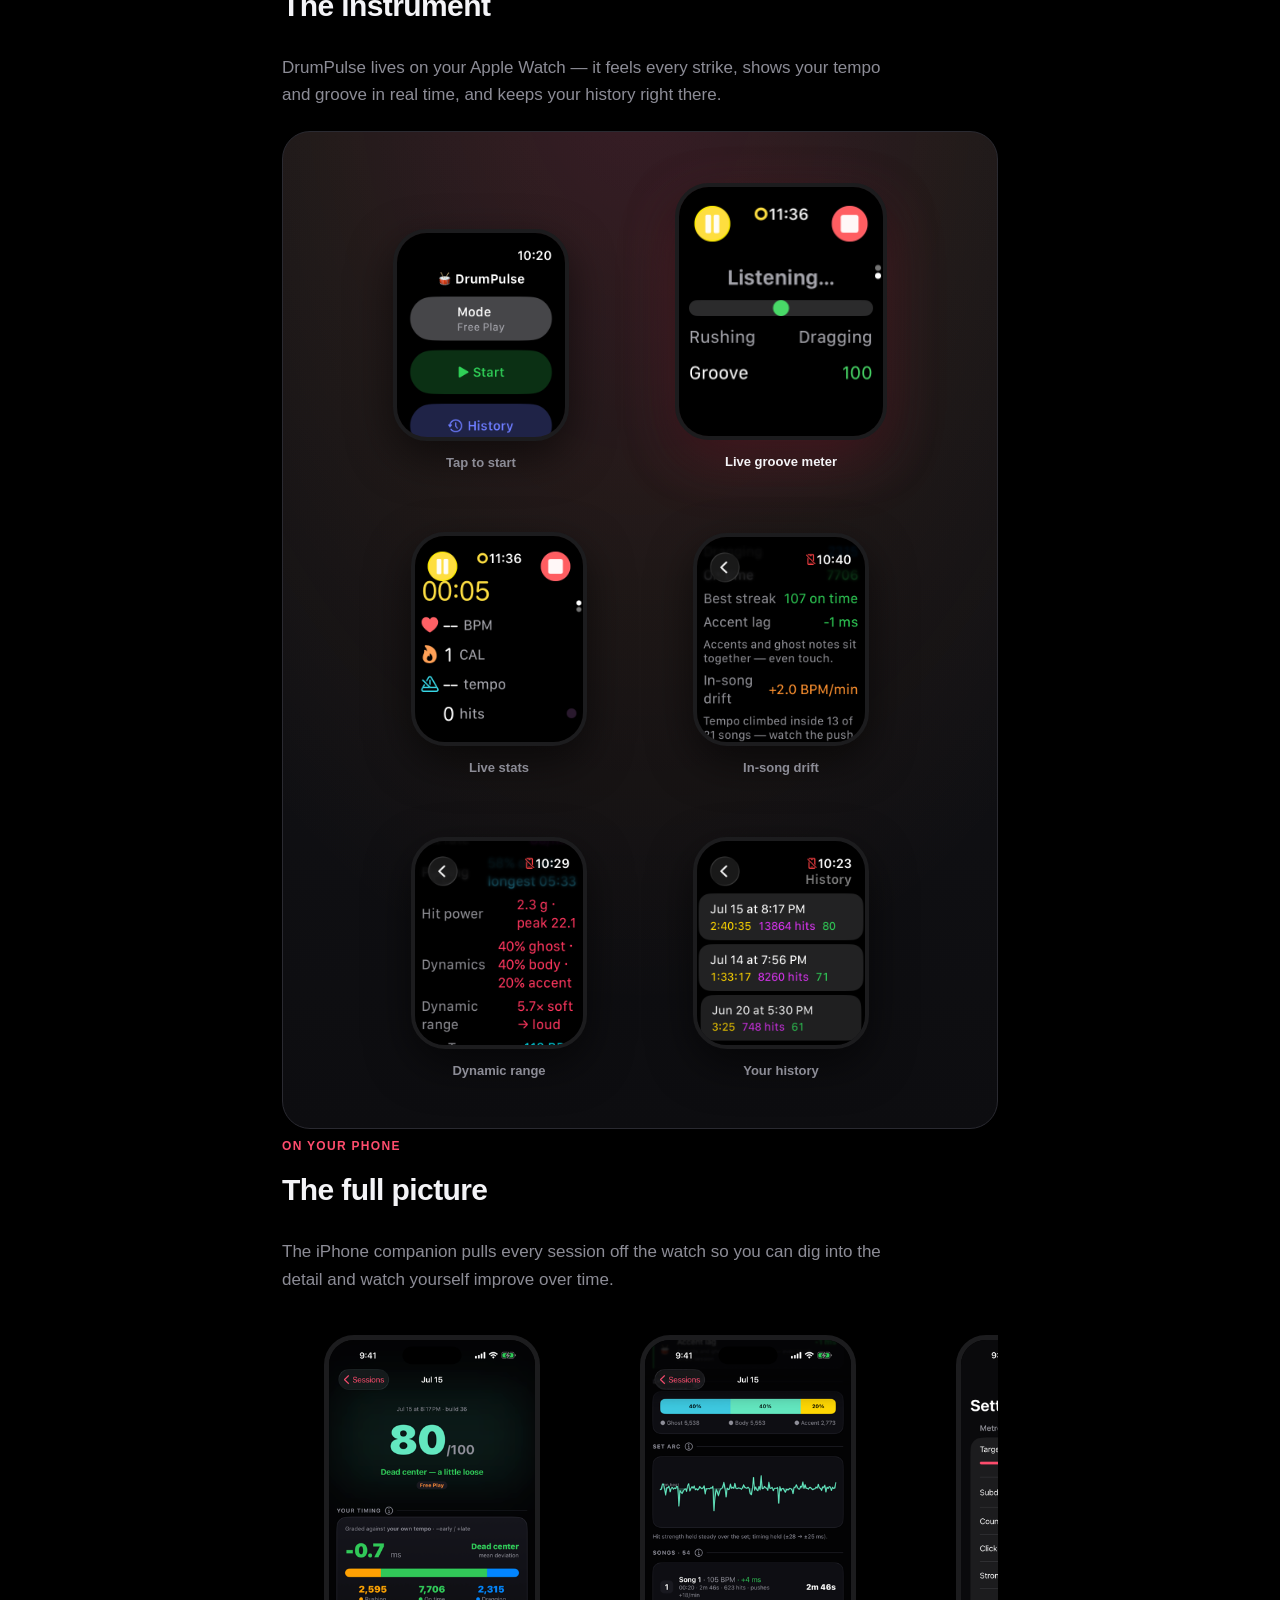
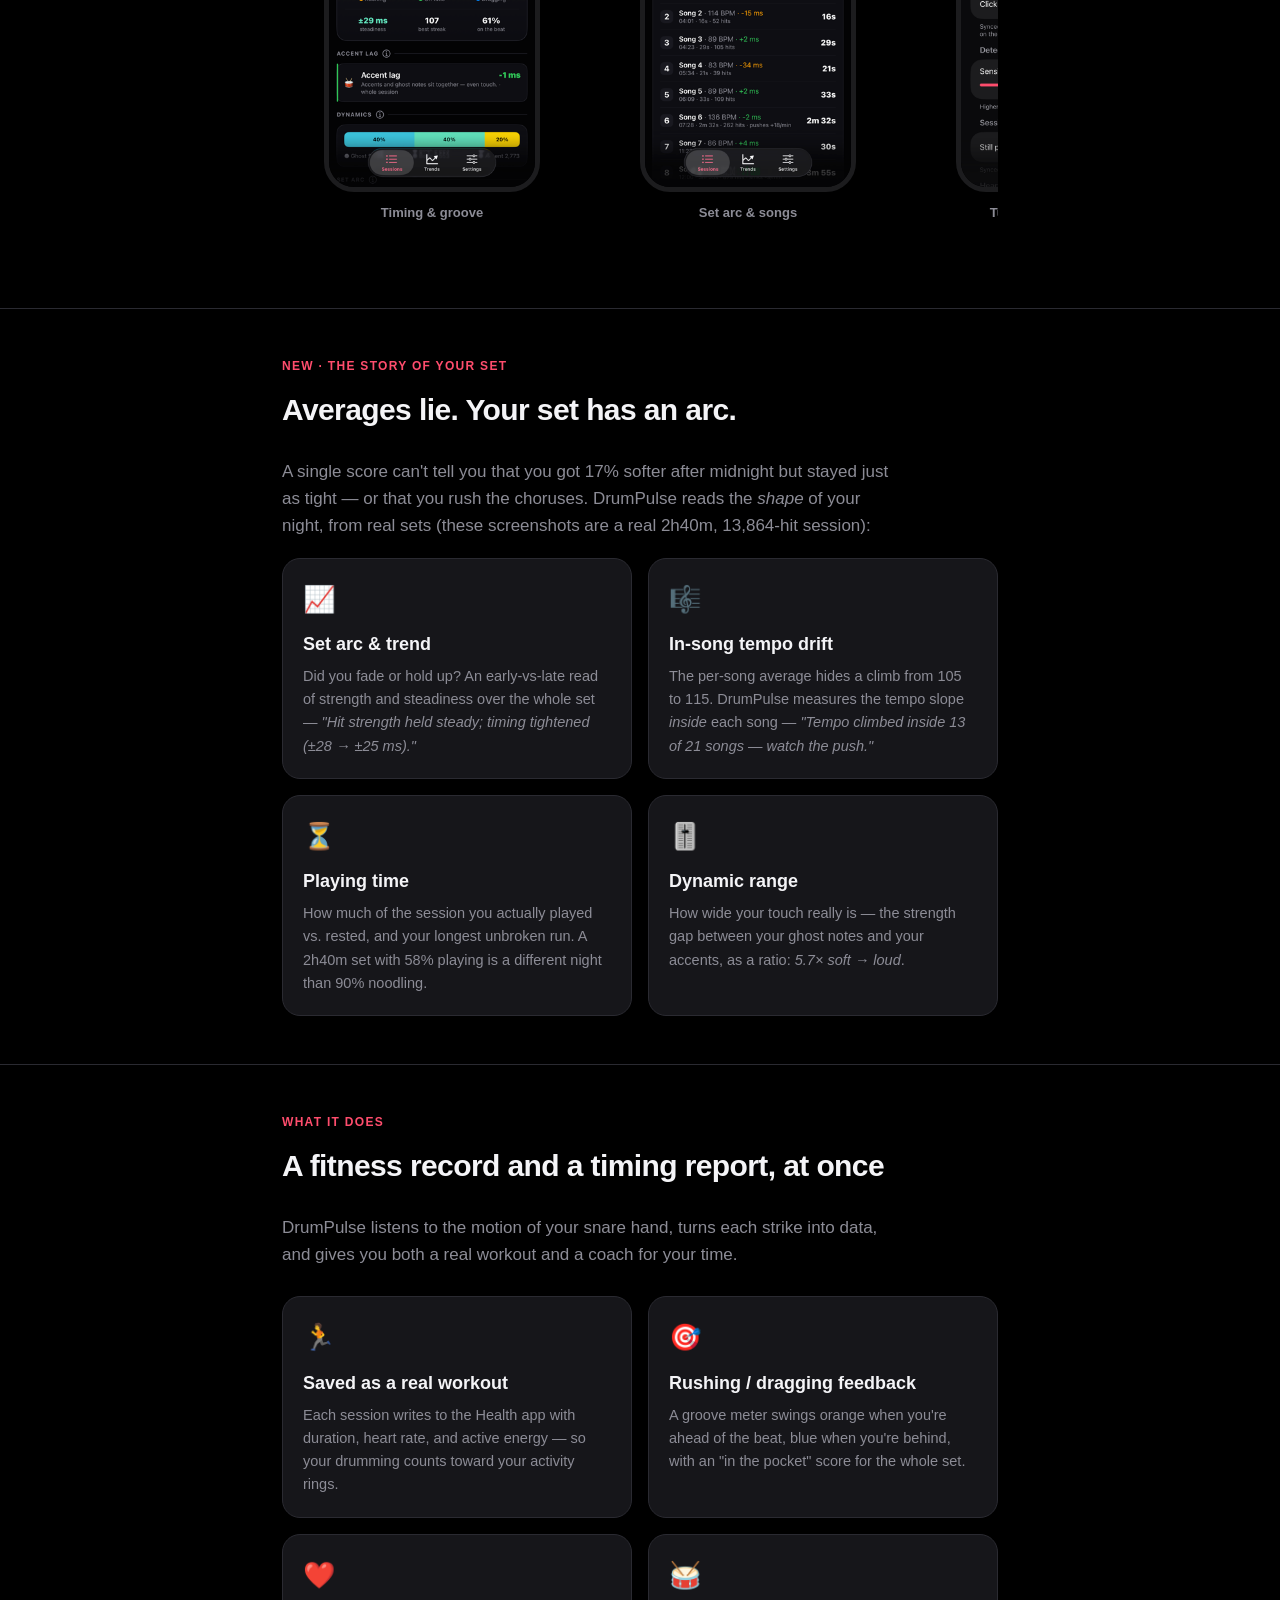
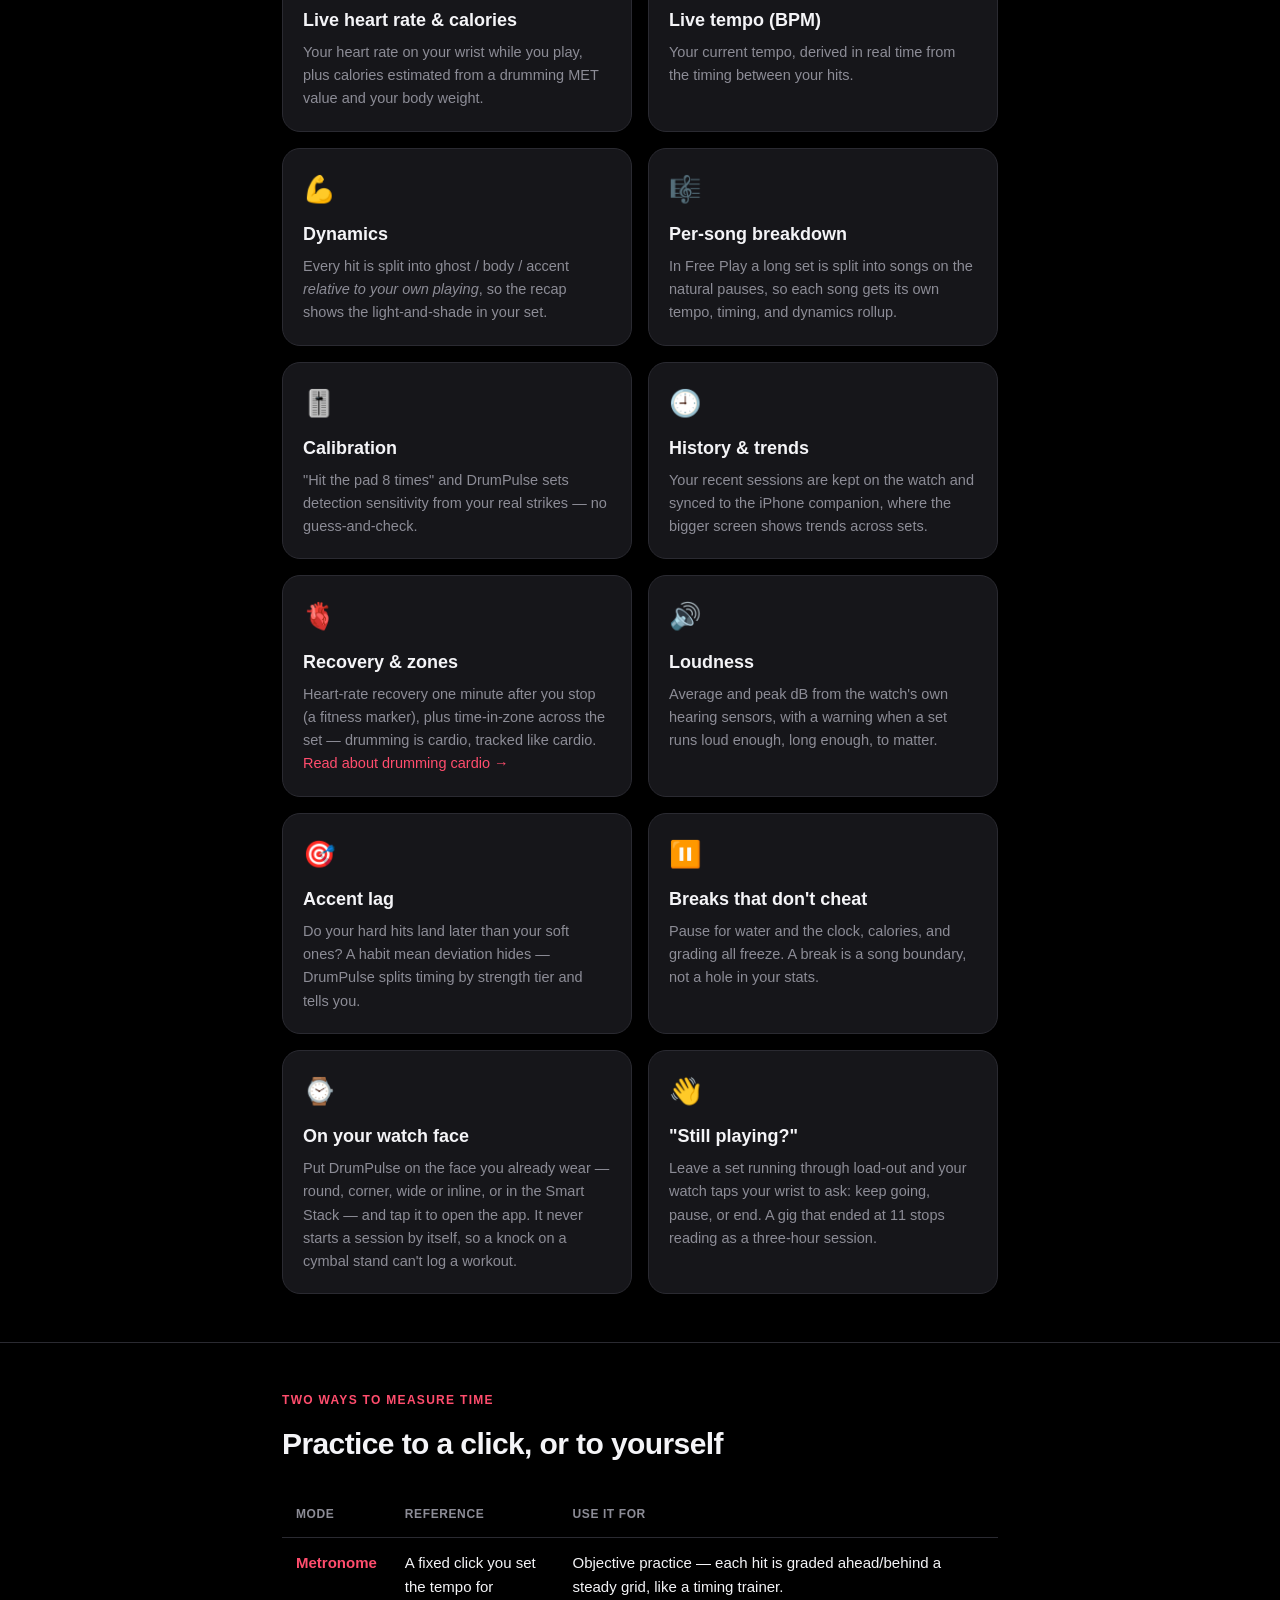
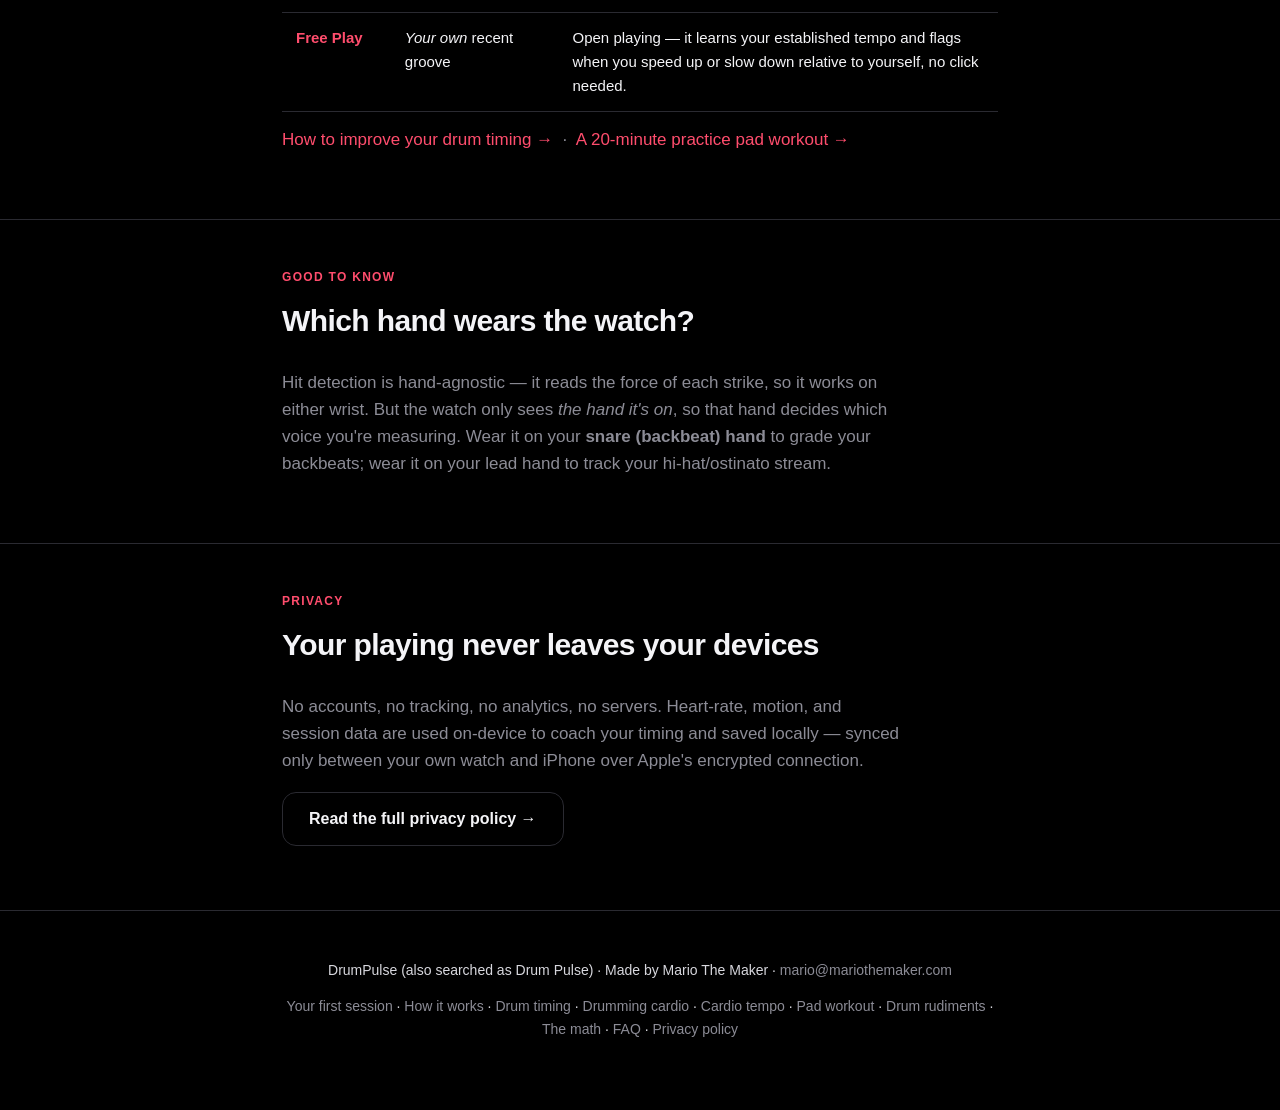
==== commit f8a5c9f3: "Home: add rehearsal video section with VideoObject schema Co-Authored-By: Claude Fable 5.1 <noreply@" ====
--- a/index.html
+++ b/index.html
@@ -20,6 +20,15 @@
 {
   "@context": "https://schema.org",
   "@graph": [
+    {
+      "@type": "VideoObject",
+      "name": "DrumPulse on Apple Watch at a band rehearsal",
+      "description": "Starting DrumPulse on Apple Watch, playing a rehearsal set, and checking live heart rate, calories, tempo and hit count between songs.",
+      "thumbnailUrl": "https://drumpulseapp.com/assets/video/rehearsal-poster.jpg",
+      "contentUrl": "https://drumpulseapp.com/assets/video/rehearsal.mp4",
+      "uploadDate": "2026-10-08",
+      "duration": "PT48S"
+    },
     {
       "@type": "WebSite",
       "@id": "https://drumpulseapp.com/#website",
@@ -88,6 +97,20 @@
   </div>
 </div>
 
+<section id="video">
+  <div class="wrap">
+    <p class="eyebrow">In the room</p>
+    <h2>Rehearsal night, watch on</h2>
+    <div class="promo">
+      <video src="assets/video/rehearsal.mp4" poster="assets/video/rehearsal-poster.jpg" autoplay muted loop playsinline preload="metadata" aria-label="DrumPulse on Apple Watch during a band rehearsal: starting the app, playing, and checking live stats"></video>
+      <div class="promo-txt">
+        <p class="lead">Forty-eight seconds from a real band rehearsal. Tap Start on the watch, play the set, and glance at your wrist between songs for heart rate, calories, tempo and hit count. No sound, nothing to set up.</p>
+        <p><a class="btn ghost" href="first-session.html">Your first session, step by step →</a></p>
+      </div>
+    </div>
+  </div>
+</section>
+
 <section id="screens">
   <div class="wrap">
     <p class="eyebrow">On your wrist</p>
@@ -190,10 +213,11 @@
 
 <footer class="site">
   <div class="wrap">
-    <p>DrumPulse (also searched as Drum Pulse) · Made by Mario The Maker · <a href="mailto:mario@mariothemaker.com">mario@mariothemaker.com</a></p>
+    <p>DrumPulse (also searched as Drum Pulse) · Made by Mario The Maker · <a class="em" href="#" data-u="mario" data-d="mariothemaker.com">mario [at] mariothemaker [dot] com</a></p>
     <p><a href="first-session.html">Your first session</a> · <a href="how-it-works.html">How it works</a> · <a href="drum-timing.html">Drum timing</a> · <a href="drumming-cardio.html">Drumming cardio</a> · <a href="drum-cardio-tempo.html">Cardio tempo</a> · <a href="practice-pad-workout.html">Pad workout</a> · <a href="drum-rudiments.html">Drum rudiments</a> · <a href="the-math.html">The math</a> · <a href="faq.html">FAQ</a> · <a href="privacy.html">Privacy policy</a></p>
   </div>
 </footer>
 
+<script src="assets/em.js" defer></script>
 </body>
 </html>
--- a/assets/style.css
+++ b/assets/style.css
@@ -169,3 +169,8 @@
   .brand .bn{display:none}
   header.site nav{-webkit-mask-image:linear-gradient(to right,#000 82%,transparent);mask-image:linear-gradient(to right,#000 82%,transparent);padding-right:18px}
 }
+.promo{display:flex;gap:30px;align-items:center;margin-top:8px}
+.promo video{width:280px;max-width:100%;aspect-ratio:9/16;border-radius:30px;display:block;background:#000;
+  box-shadow:0 22px 60px rgba(255,77,109,.18),0 16px 44px rgba(0,0,0,.6);flex:0 0 auto}
+.promo-txt{flex:1 1 auto}
+@media (max-width:640px){.promo{flex-direction:column}.promo video{width:240px}}
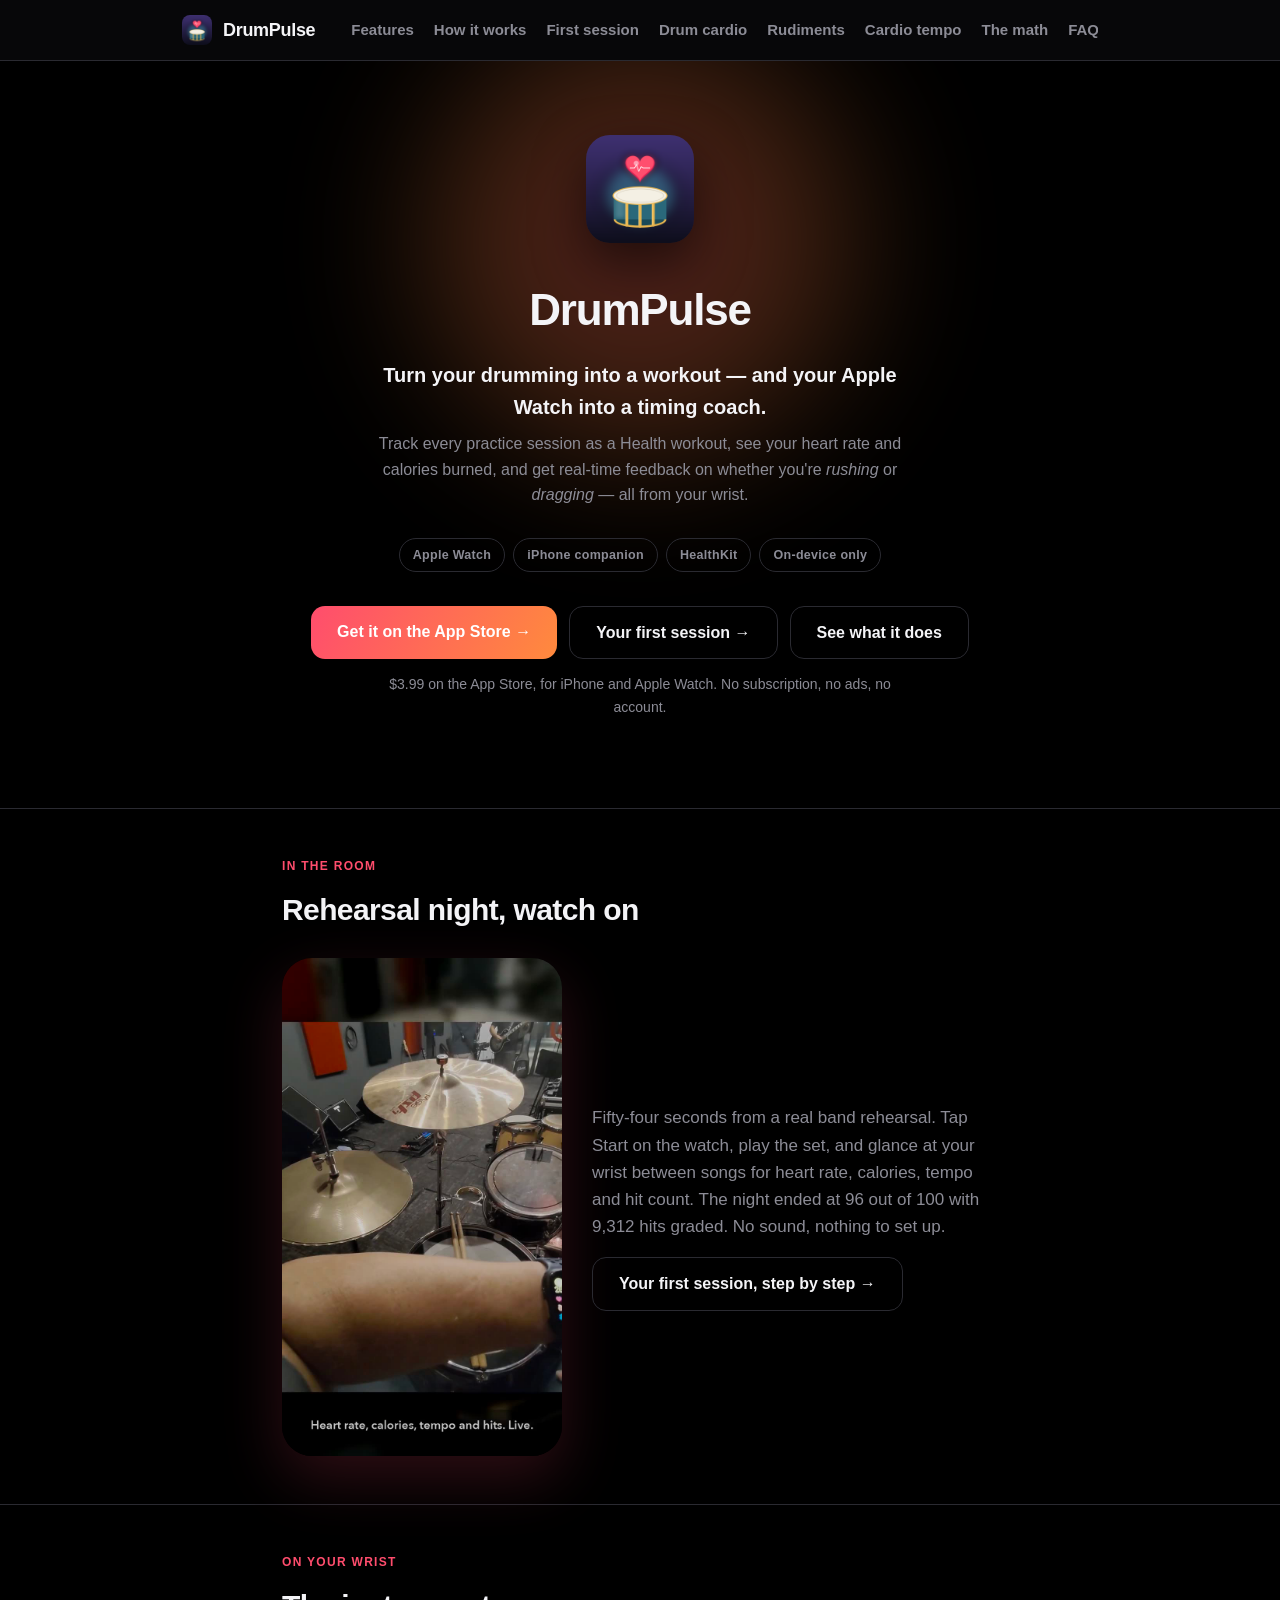
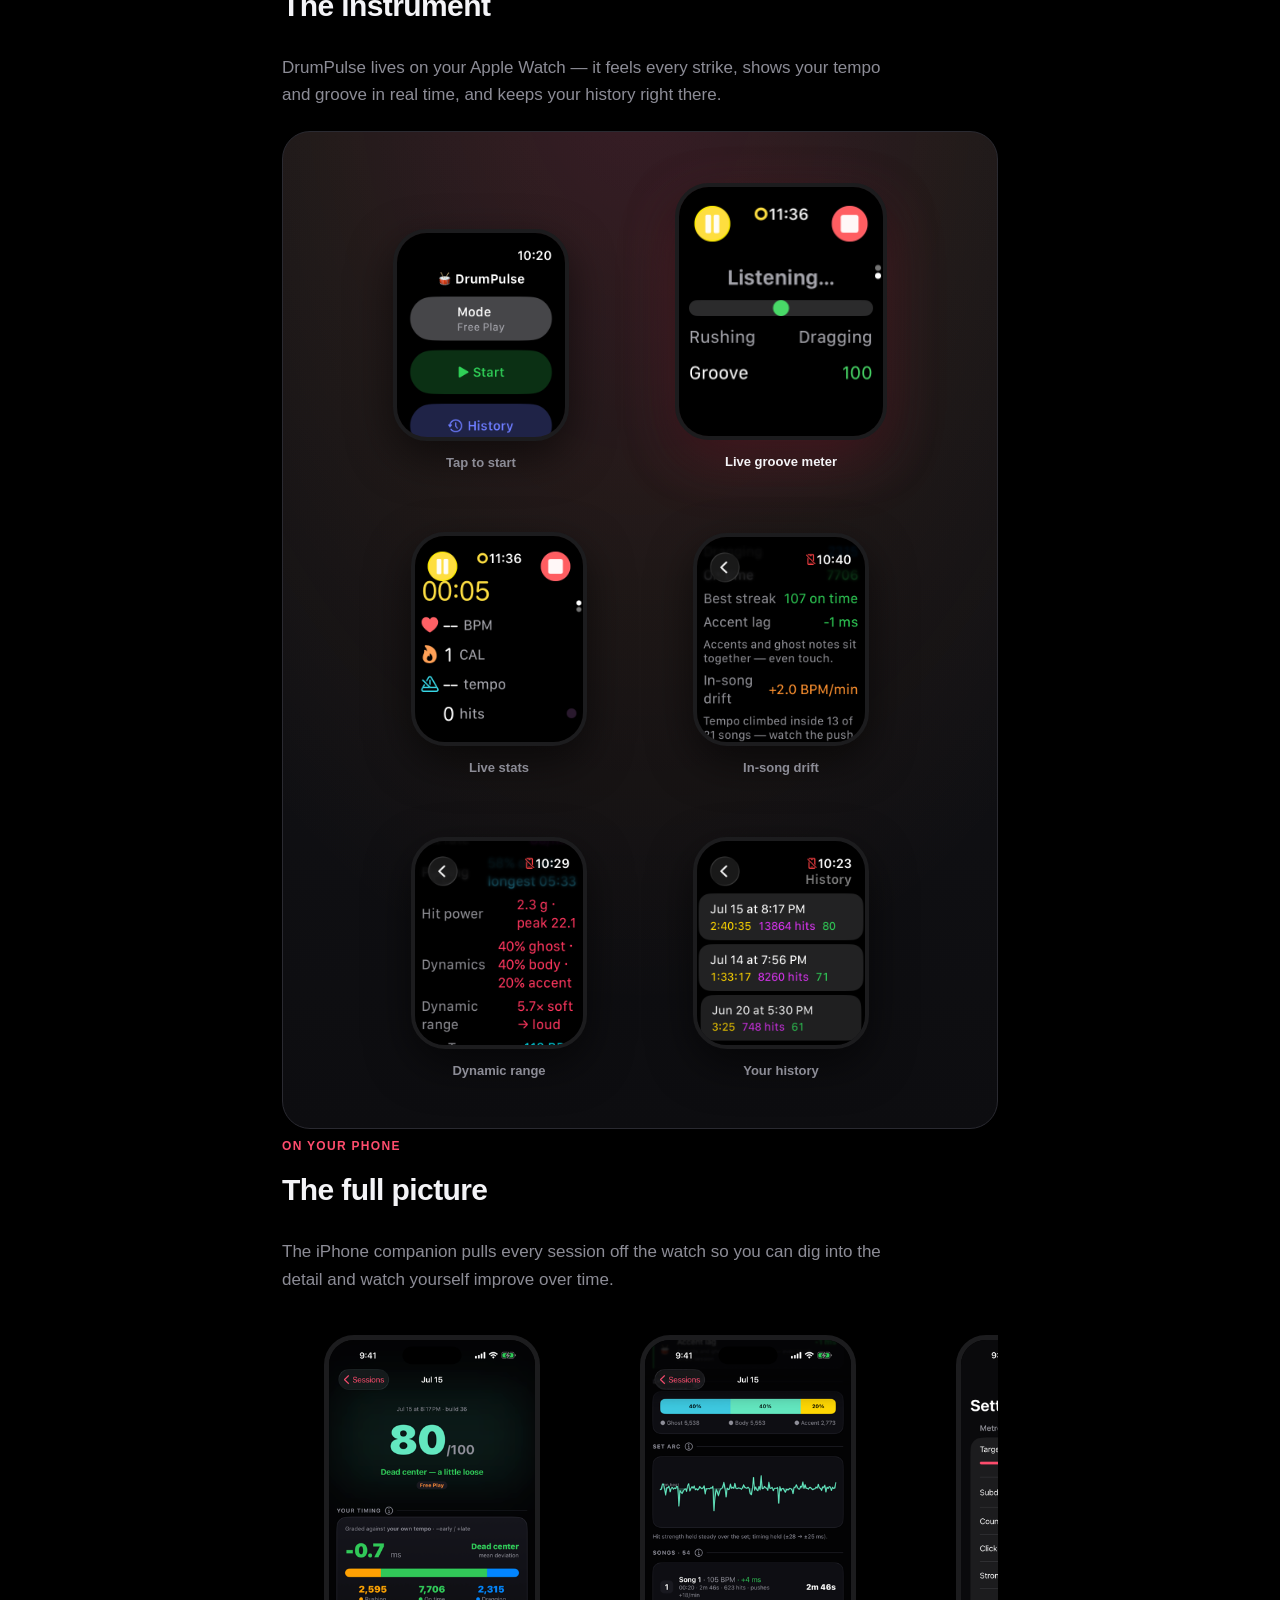
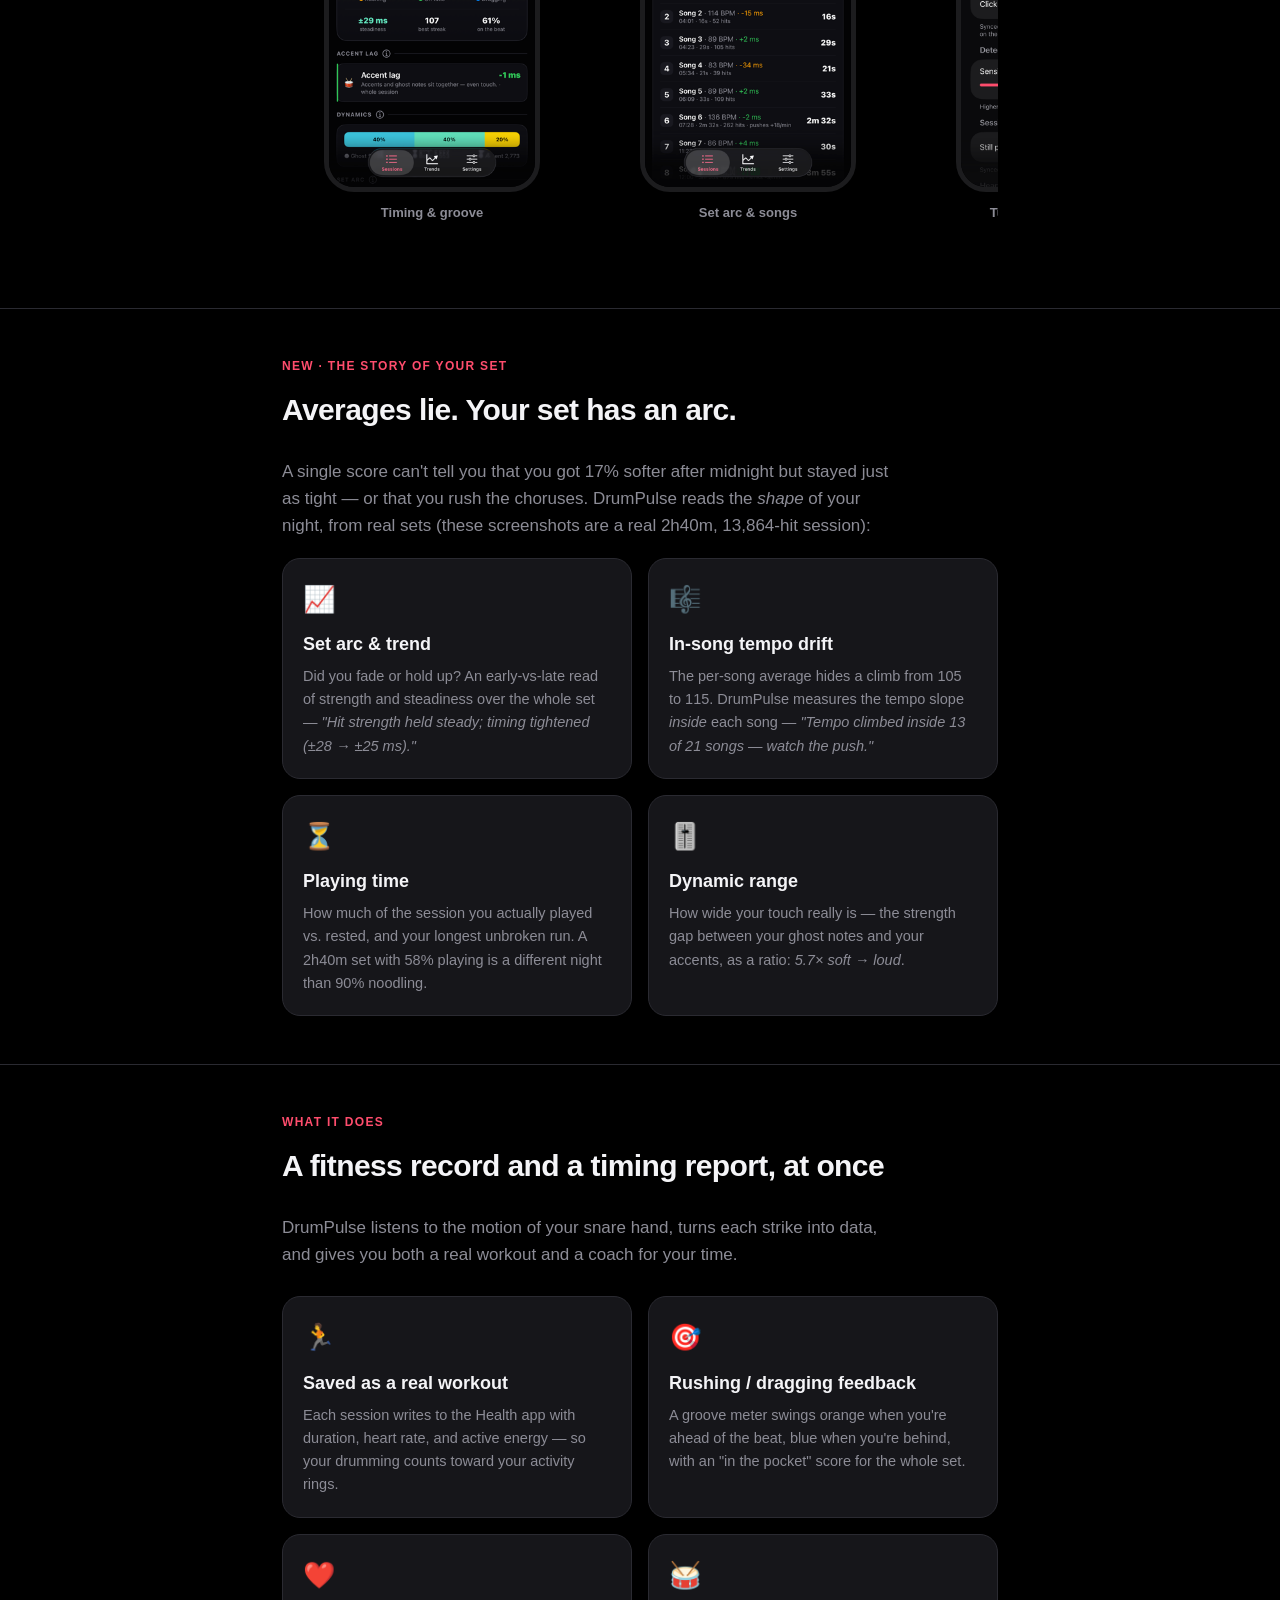
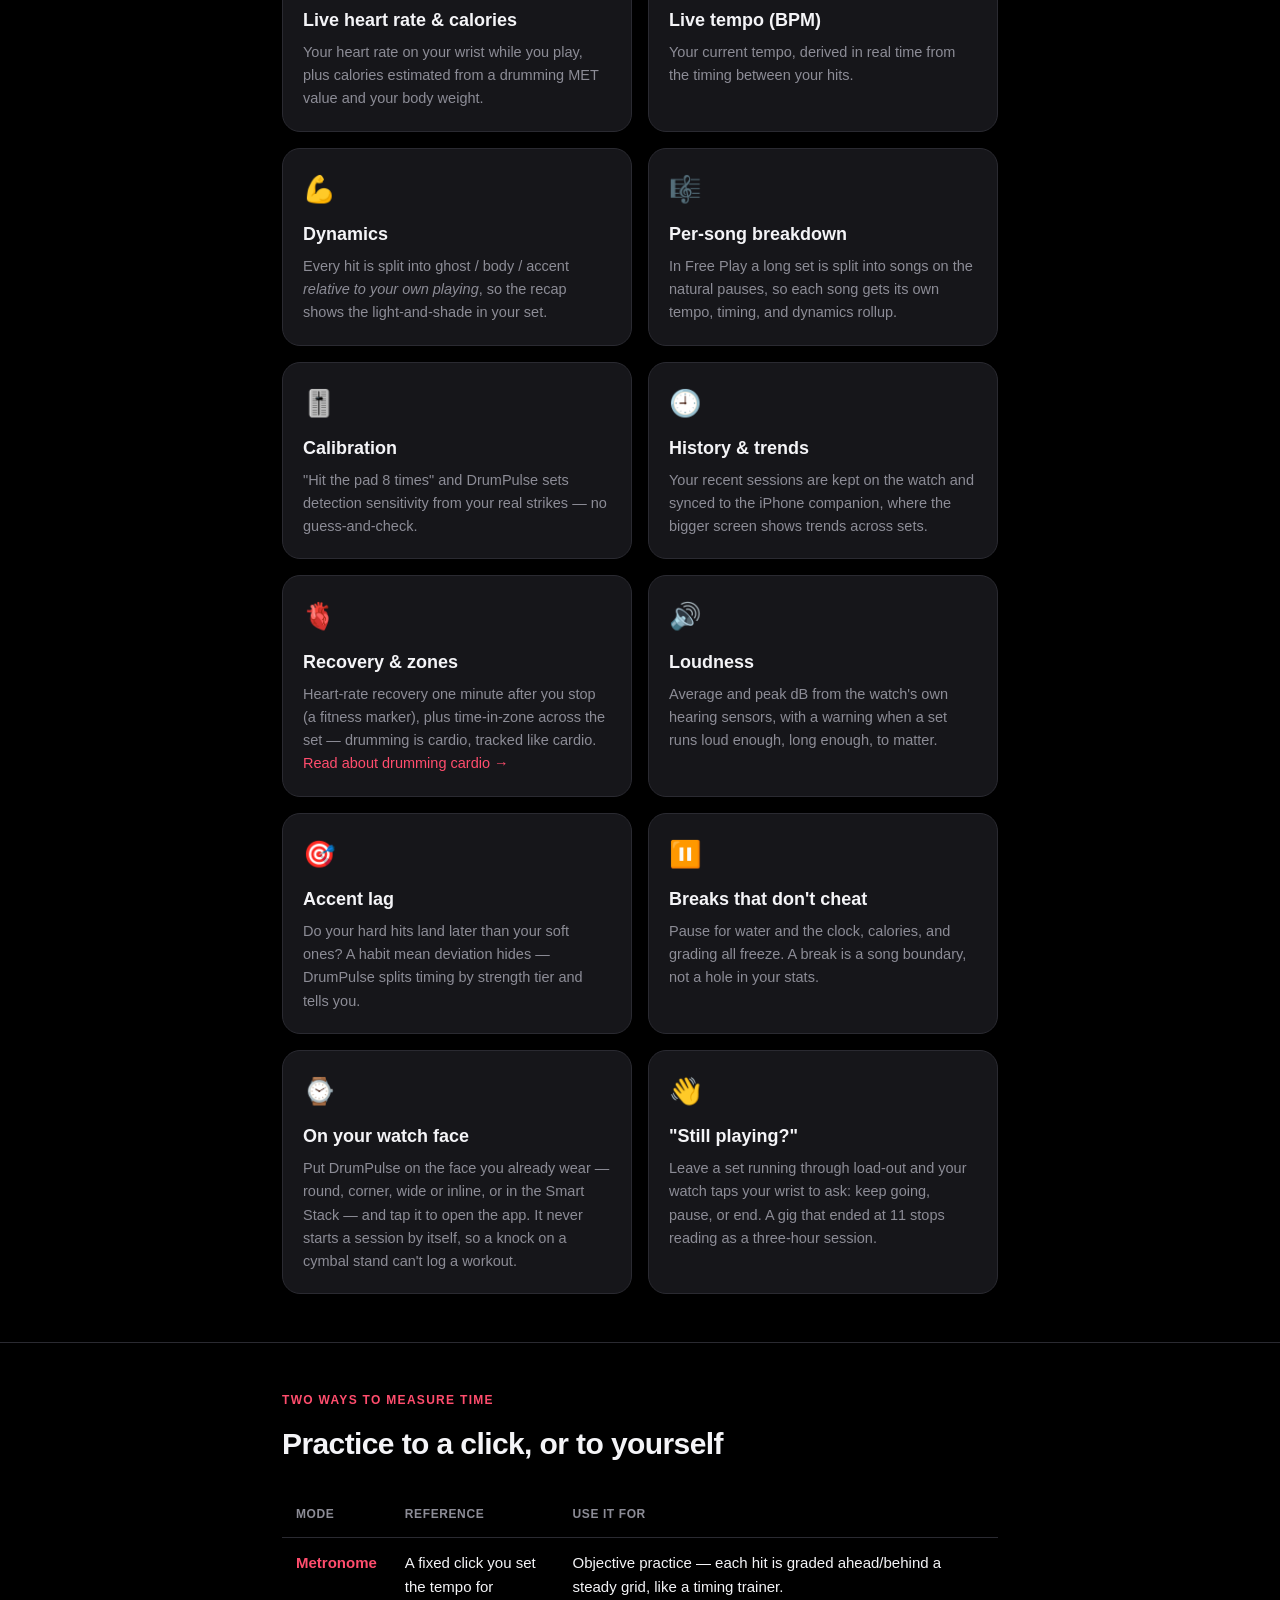
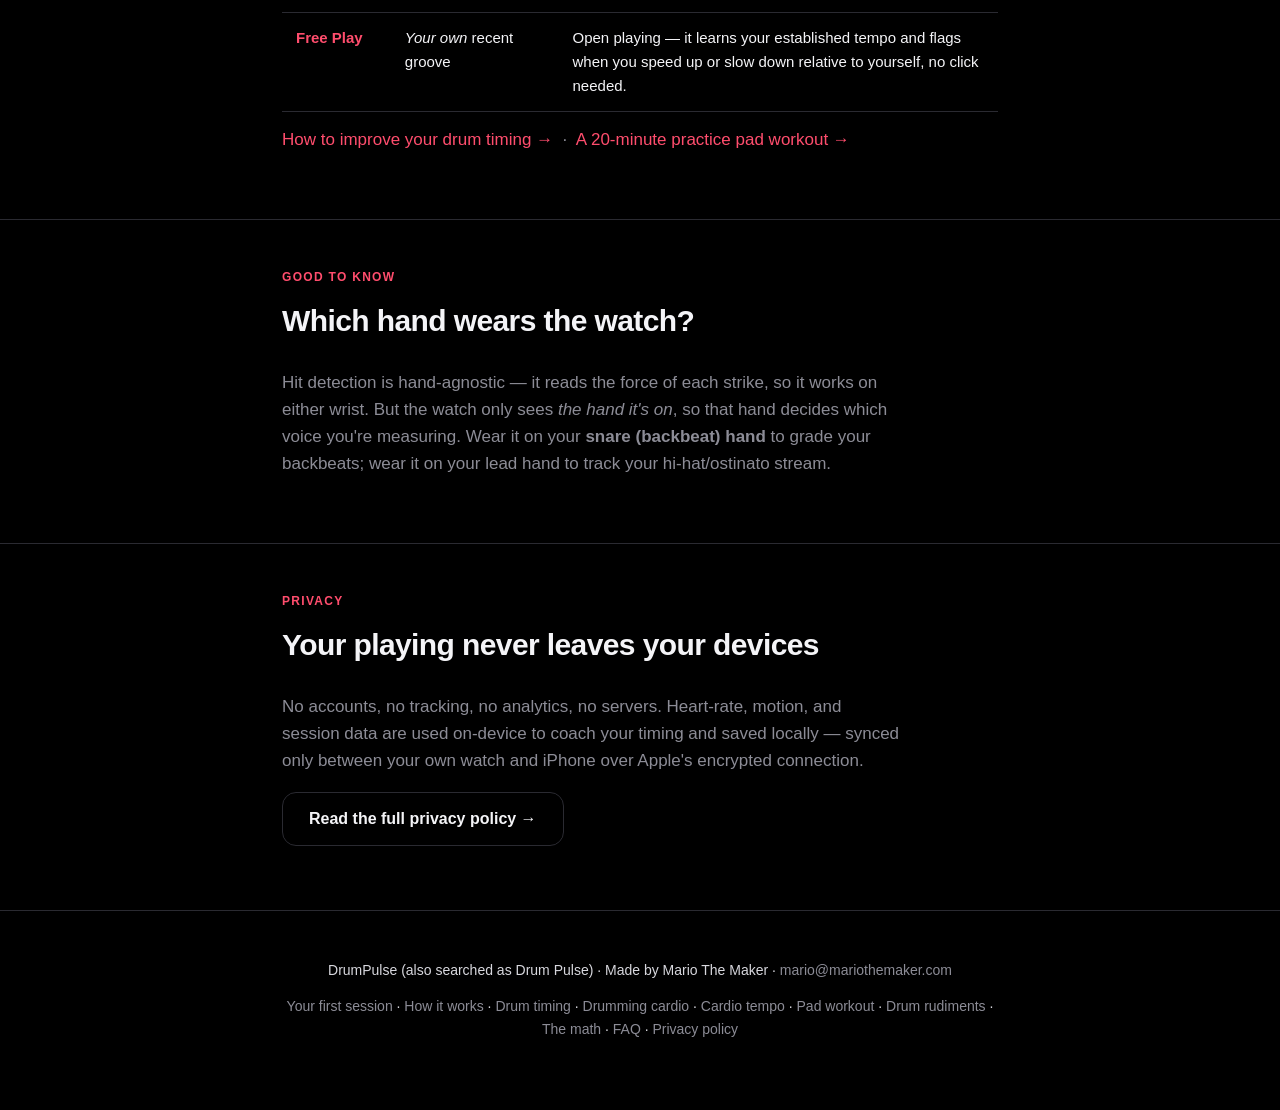
==== commit 2b2b879f: "Rehearsal video: close on the session recap screenshot Co-Authored-By: Claude Fable 5.1 <noreply@ant" ====
--- a/index.html
+++ b/index.html
@@ -27,7 +27,7 @@
       "thumbnailUrl": "https://drumpulseapp.com/assets/video/rehearsal-poster.jpg",
       "contentUrl": "https://drumpulseapp.com/assets/video/rehearsal.mp4",
       "uploadDate": "2026-10-08",
-      "duration": "PT48S"
+      "duration": "PT54S"
     },
     {
       "@type": "WebSite",
@@ -104,7 +104,7 @@
     <div class="promo">
       <video src="assets/video/rehearsal.mp4" poster="assets/video/rehearsal-poster.jpg" autoplay muted loop playsinline preload="metadata" aria-label="DrumPulse on Apple Watch during a band rehearsal: starting the app, playing, and checking live stats"></video>
       <div class="promo-txt">
-        <p class="lead">Forty-eight seconds from a real band rehearsal. Tap Start on the watch, play the set, and glance at your wrist between songs for heart rate, calories, tempo and hit count. No sound, nothing to set up.</p>
+        <p class="lead">Fifty-four seconds from a real band rehearsal. Tap Start on the watch, play the set, and glance at your wrist between songs for heart rate, calories, tempo and hit count. The night ended at 96 out of 100 with 9,312 hits graded. No sound, nothing to set up.</p>
         <p><a class="btn ghost" href="first-session.html">Your first session, step by step →</a></p>
       </div>
     </div>
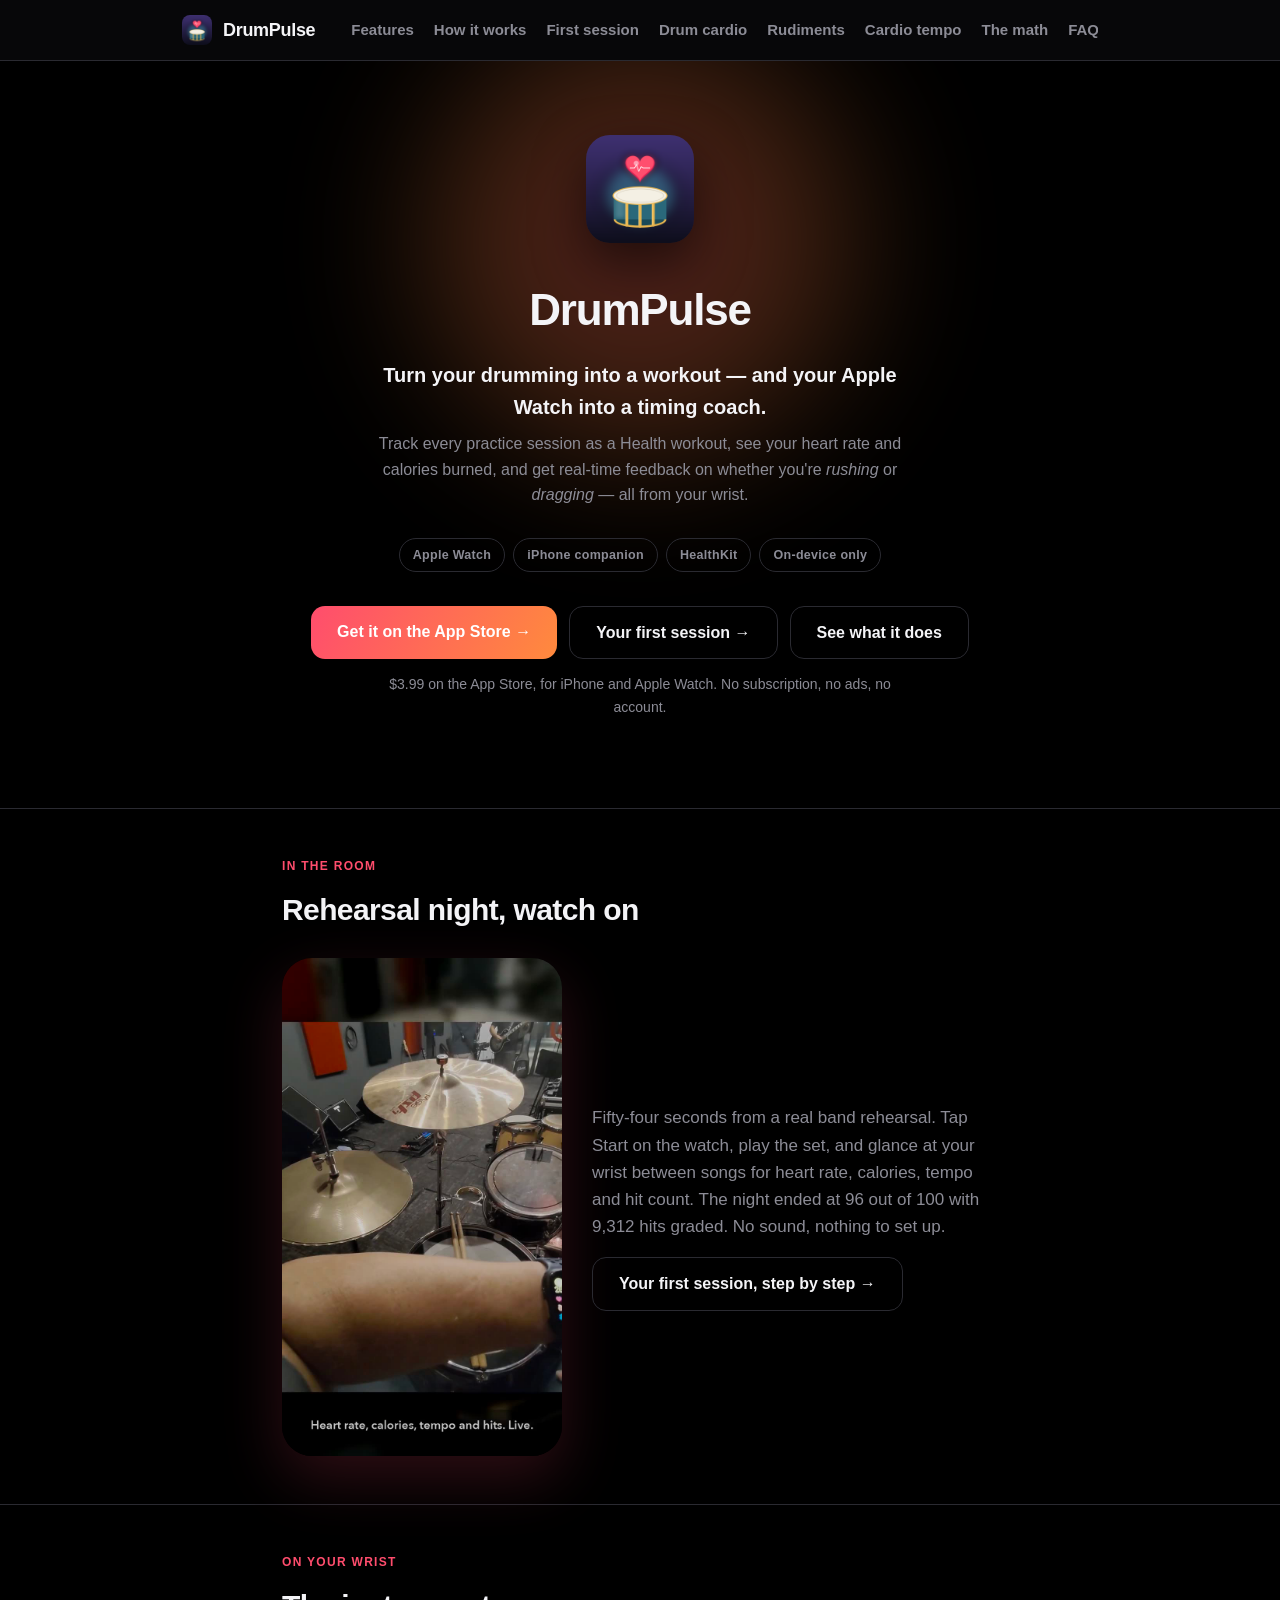
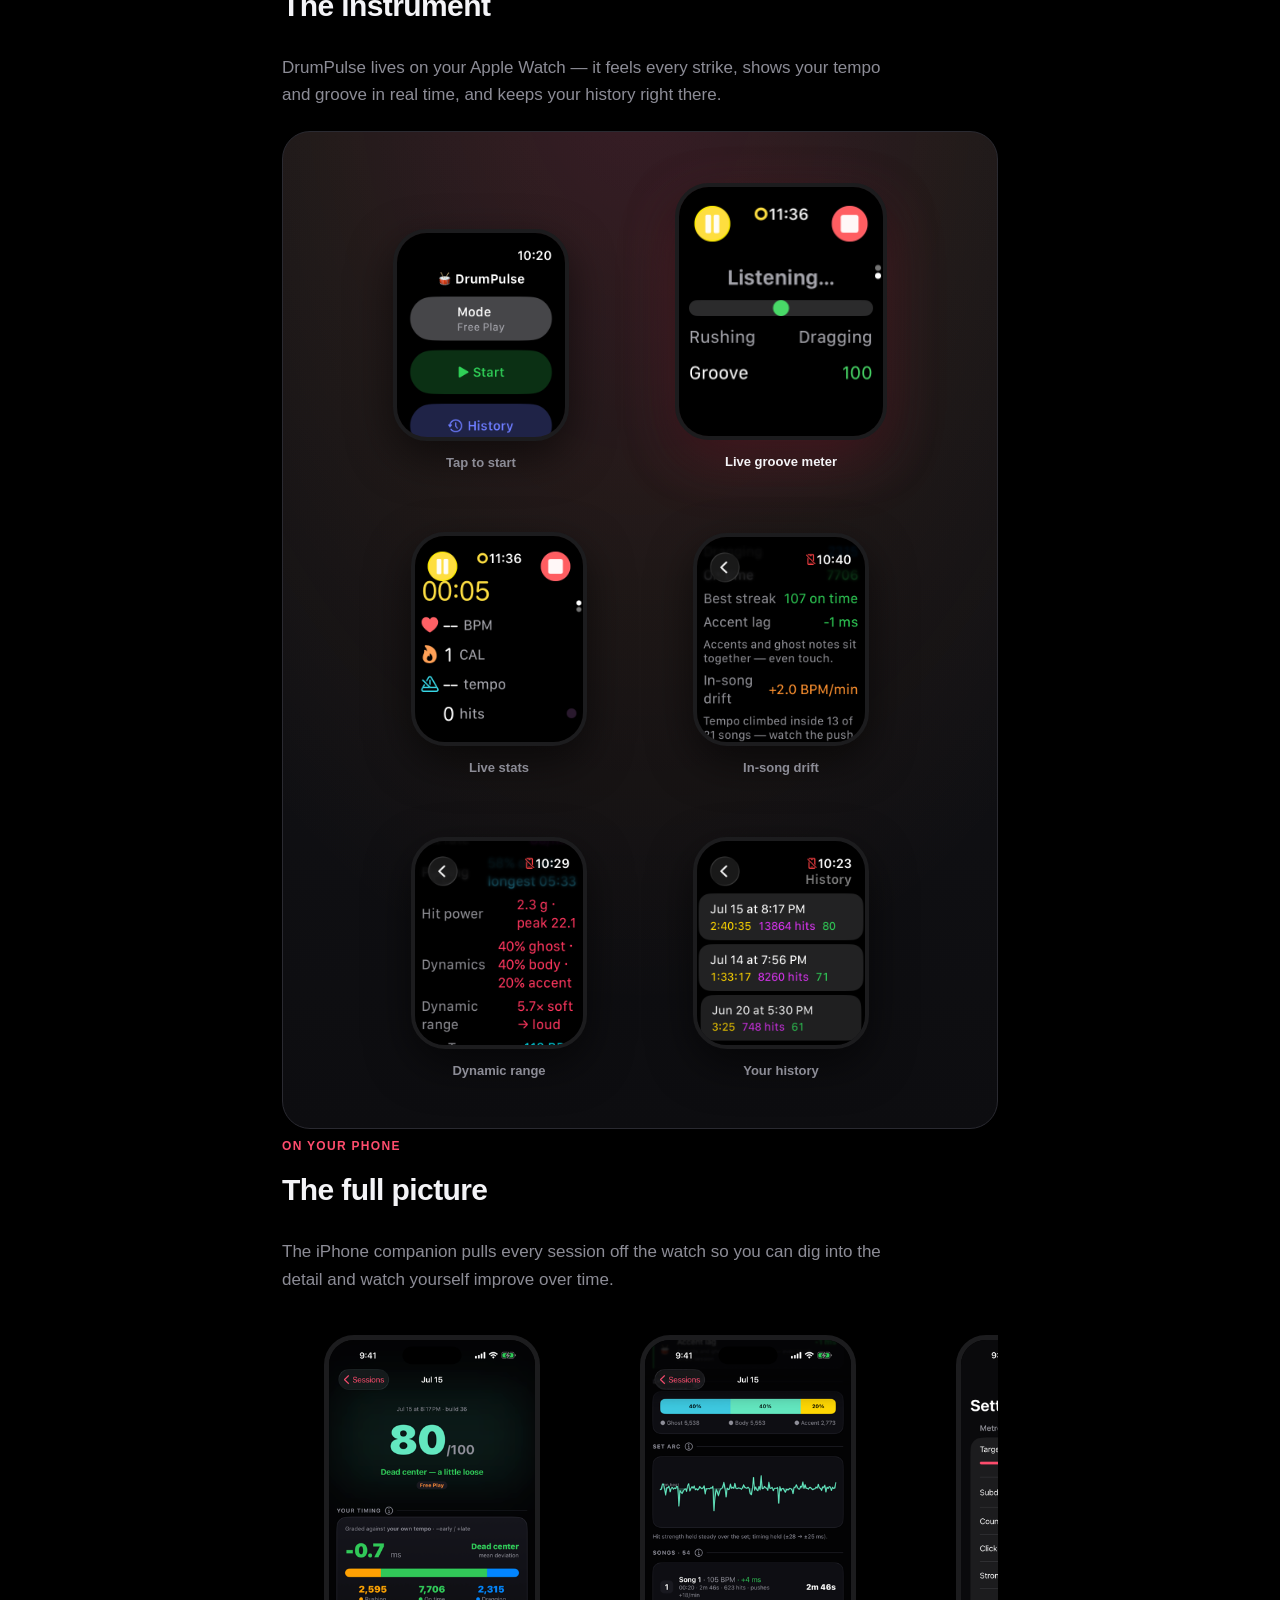
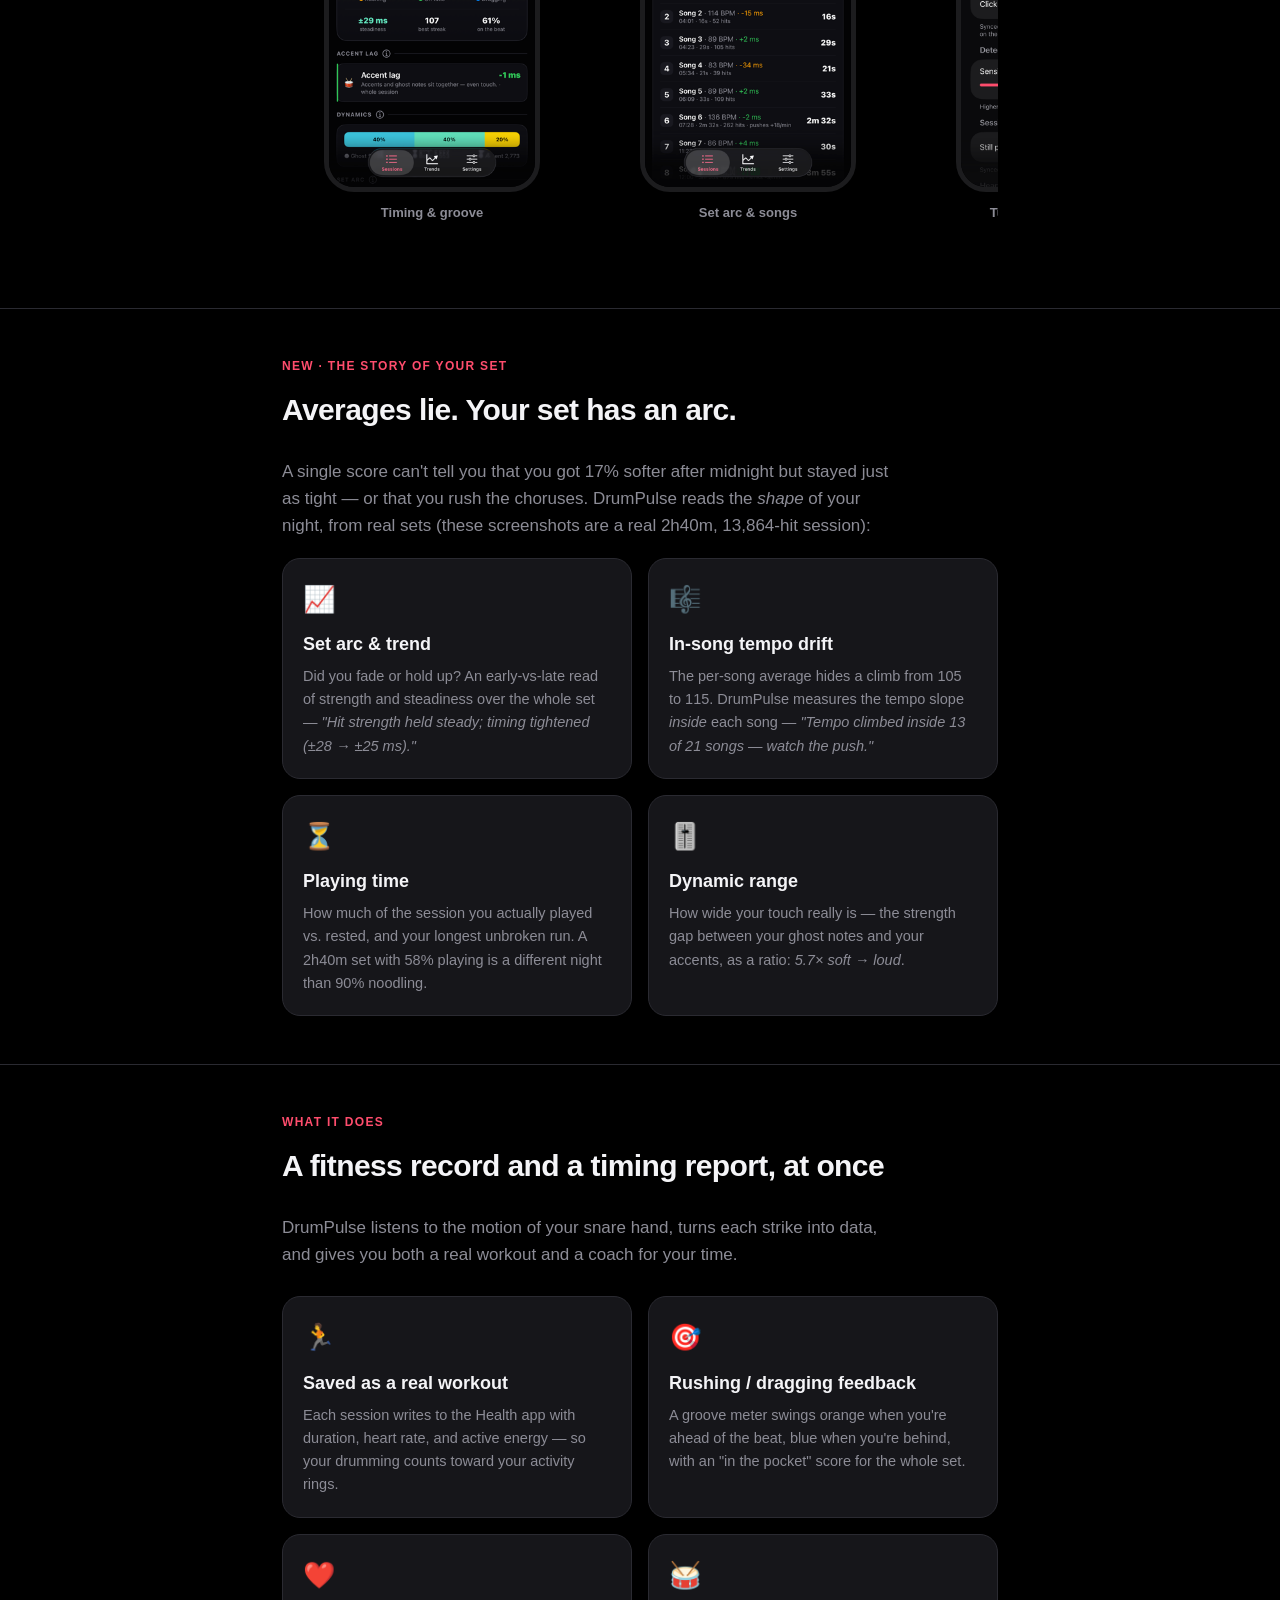
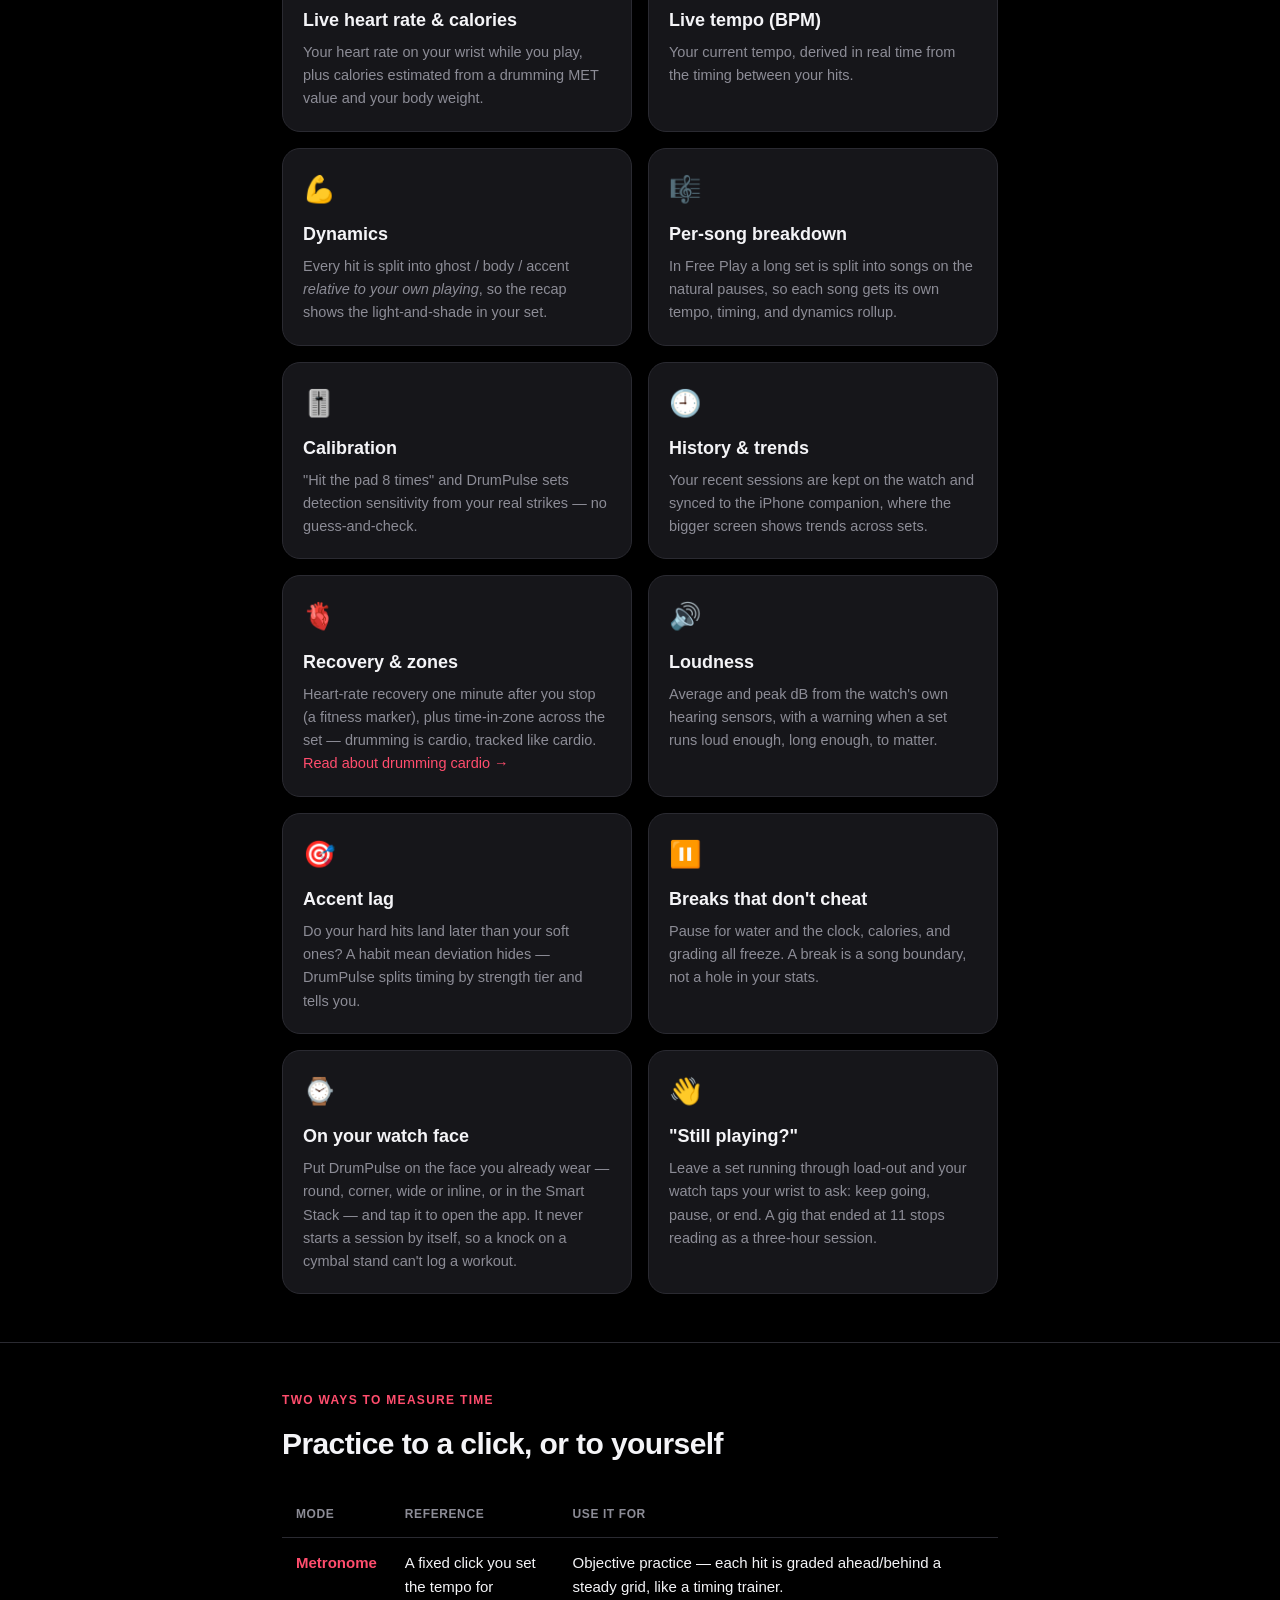
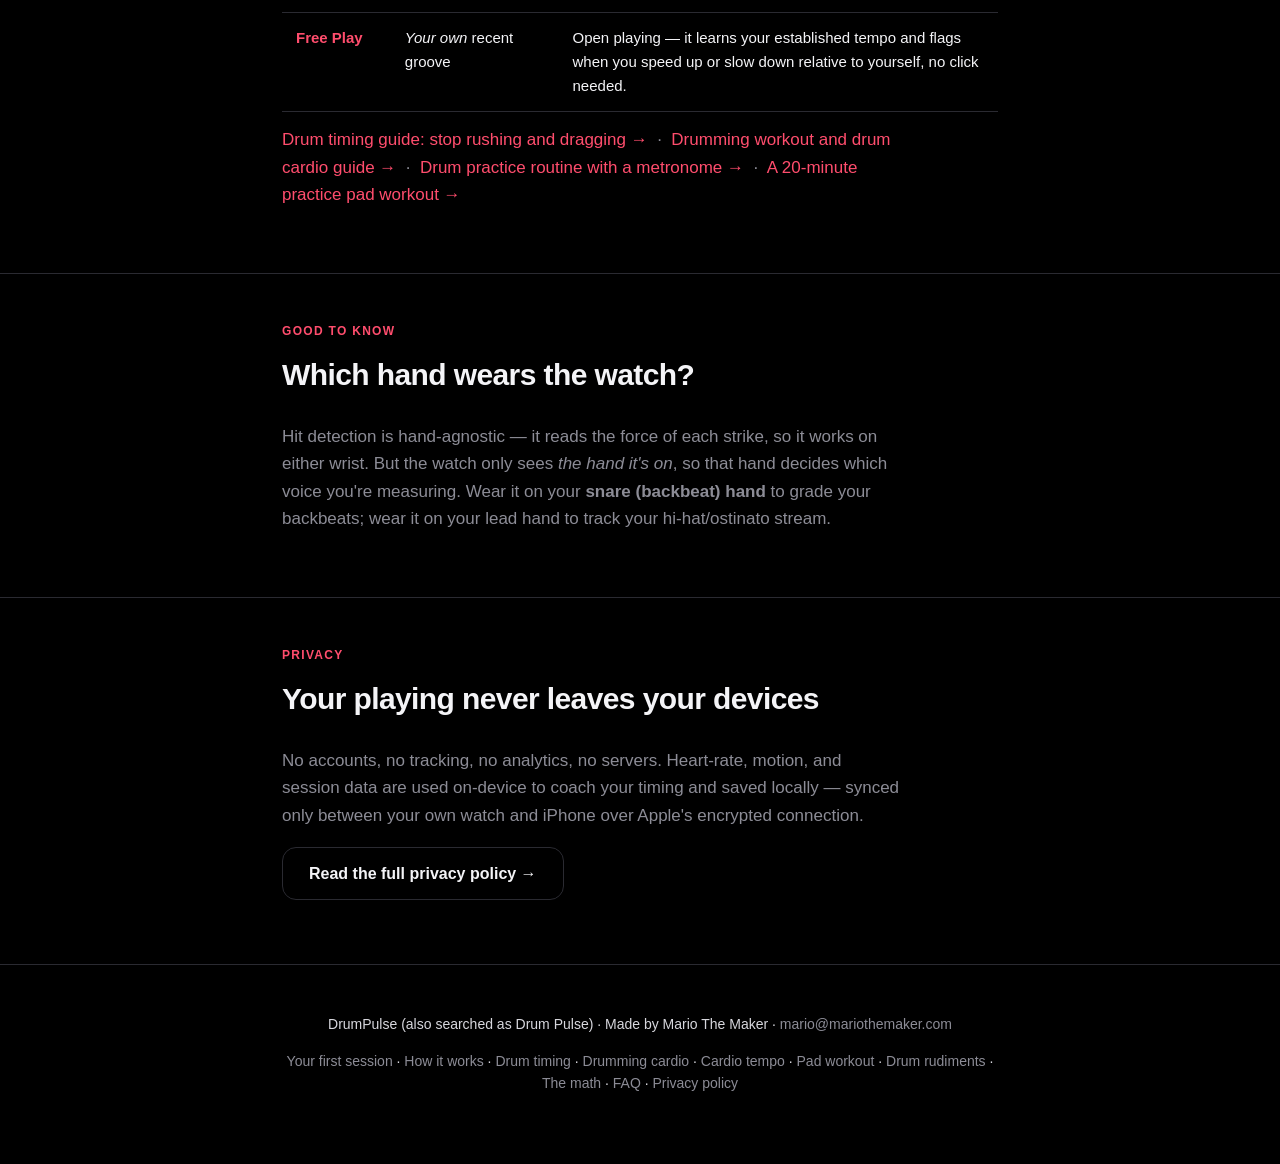
==== commit e41b052f: "SEO: retarget drumming-cardio title/H1, add drum timing coach copy, new drum practice routine page C" ====
--- a/index.html
+++ b/index.html
@@ -190,7 +190,7 @@
       <tr><td><b>Metronome</b></td><td>A fixed click you set the tempo for</td><td>Objective practice — each hit is graded ahead/behind a steady grid, like a timing trainer.</td></tr>
       <tr><td><b>Free Play</b></td><td><em>Your own</em> recent groove</td><td>Open playing — it learns your established tempo and flags when you speed up or slow down relative to yourself, no click needed.</td></tr>
     </table>
-    <p class="lead" style="margin-top:14px"><a href="drum-timing.html">How to improve your drum timing →</a> &nbsp;·&nbsp; <a href="practice-pad-workout.html">A 20-minute practice pad workout →</a></p>
+    <p class="lead" style="margin-top:14px"><a href="drum-timing.html">Drum timing guide: stop rushing and dragging →</a> &nbsp;·&nbsp; <a href="drumming-cardio.html">Drumming workout and drum cardio guide →</a> &nbsp;·&nbsp; <a href="drum-practice-routine.html">Drum practice routine with a metronome →</a> &nbsp;·&nbsp; <a href="practice-pad-workout.html">A 20-minute practice pad workout →</a></p>
   </div>
 </section>
 
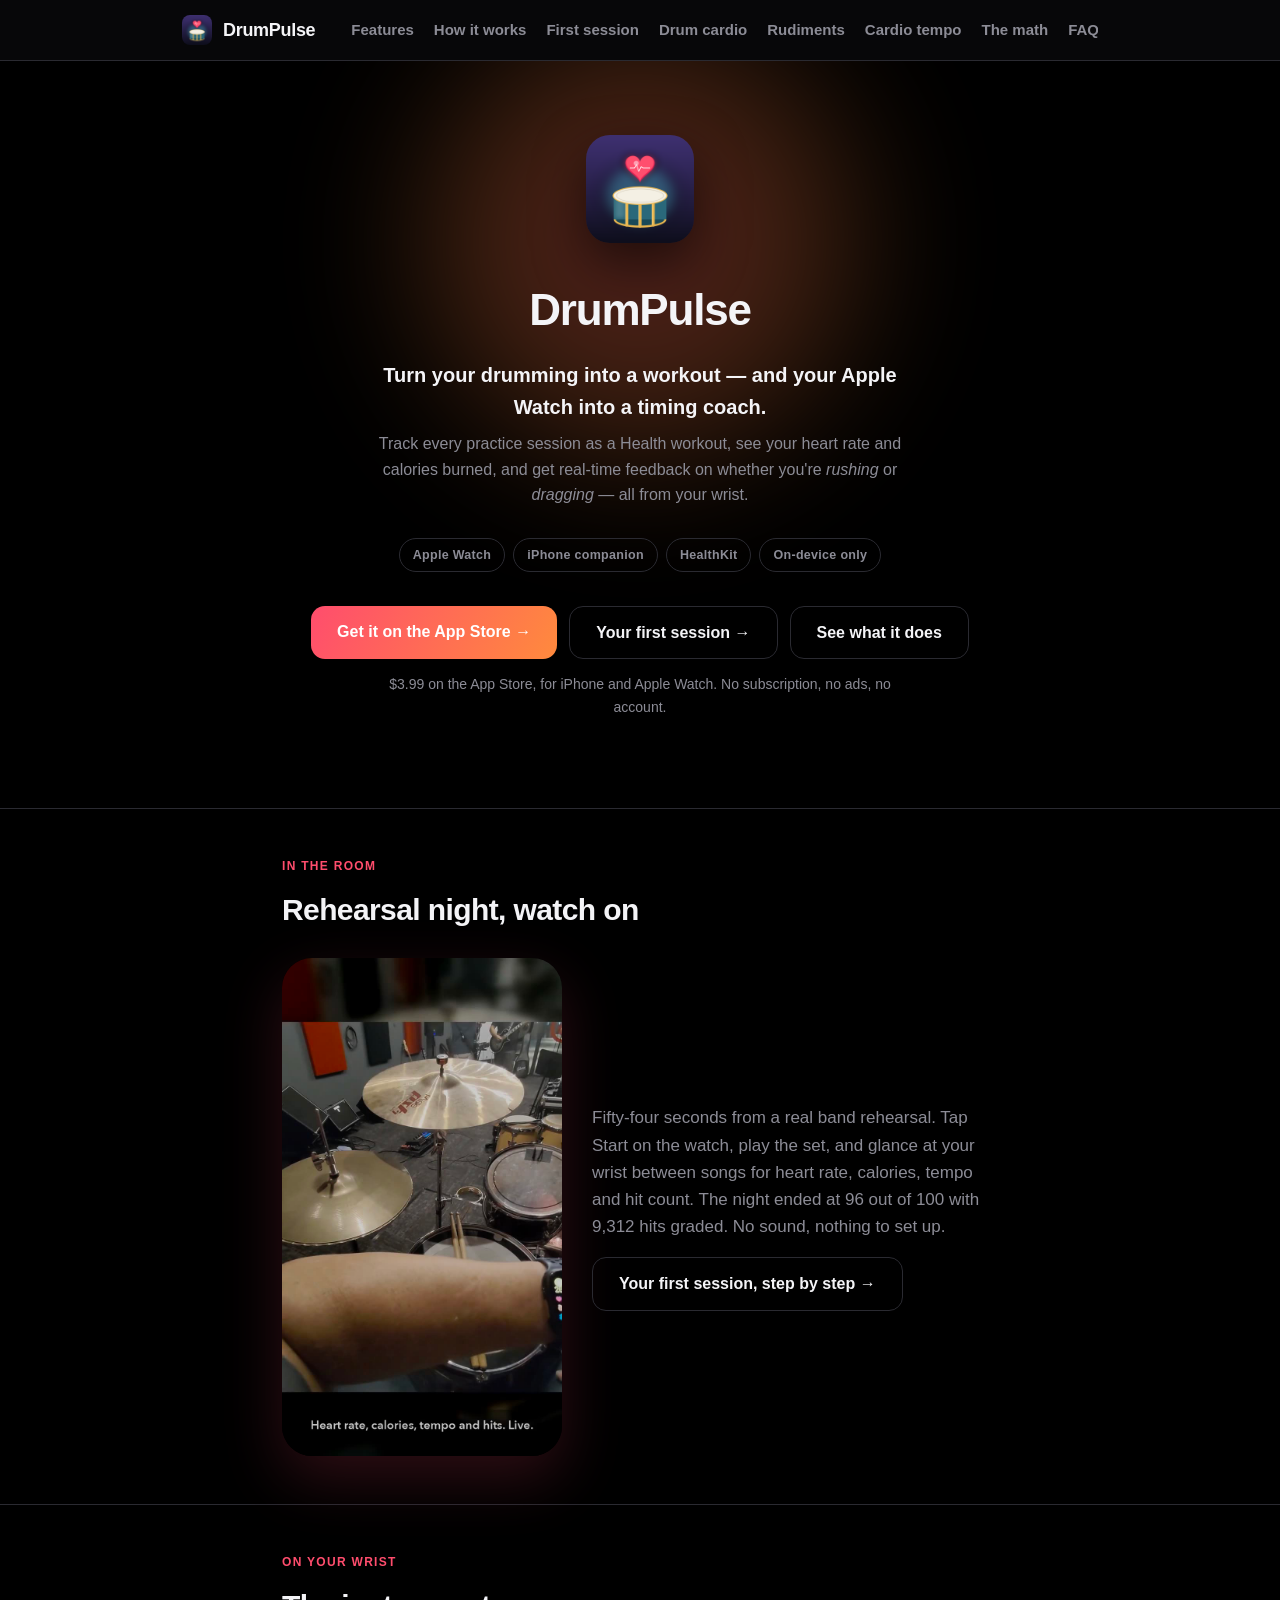
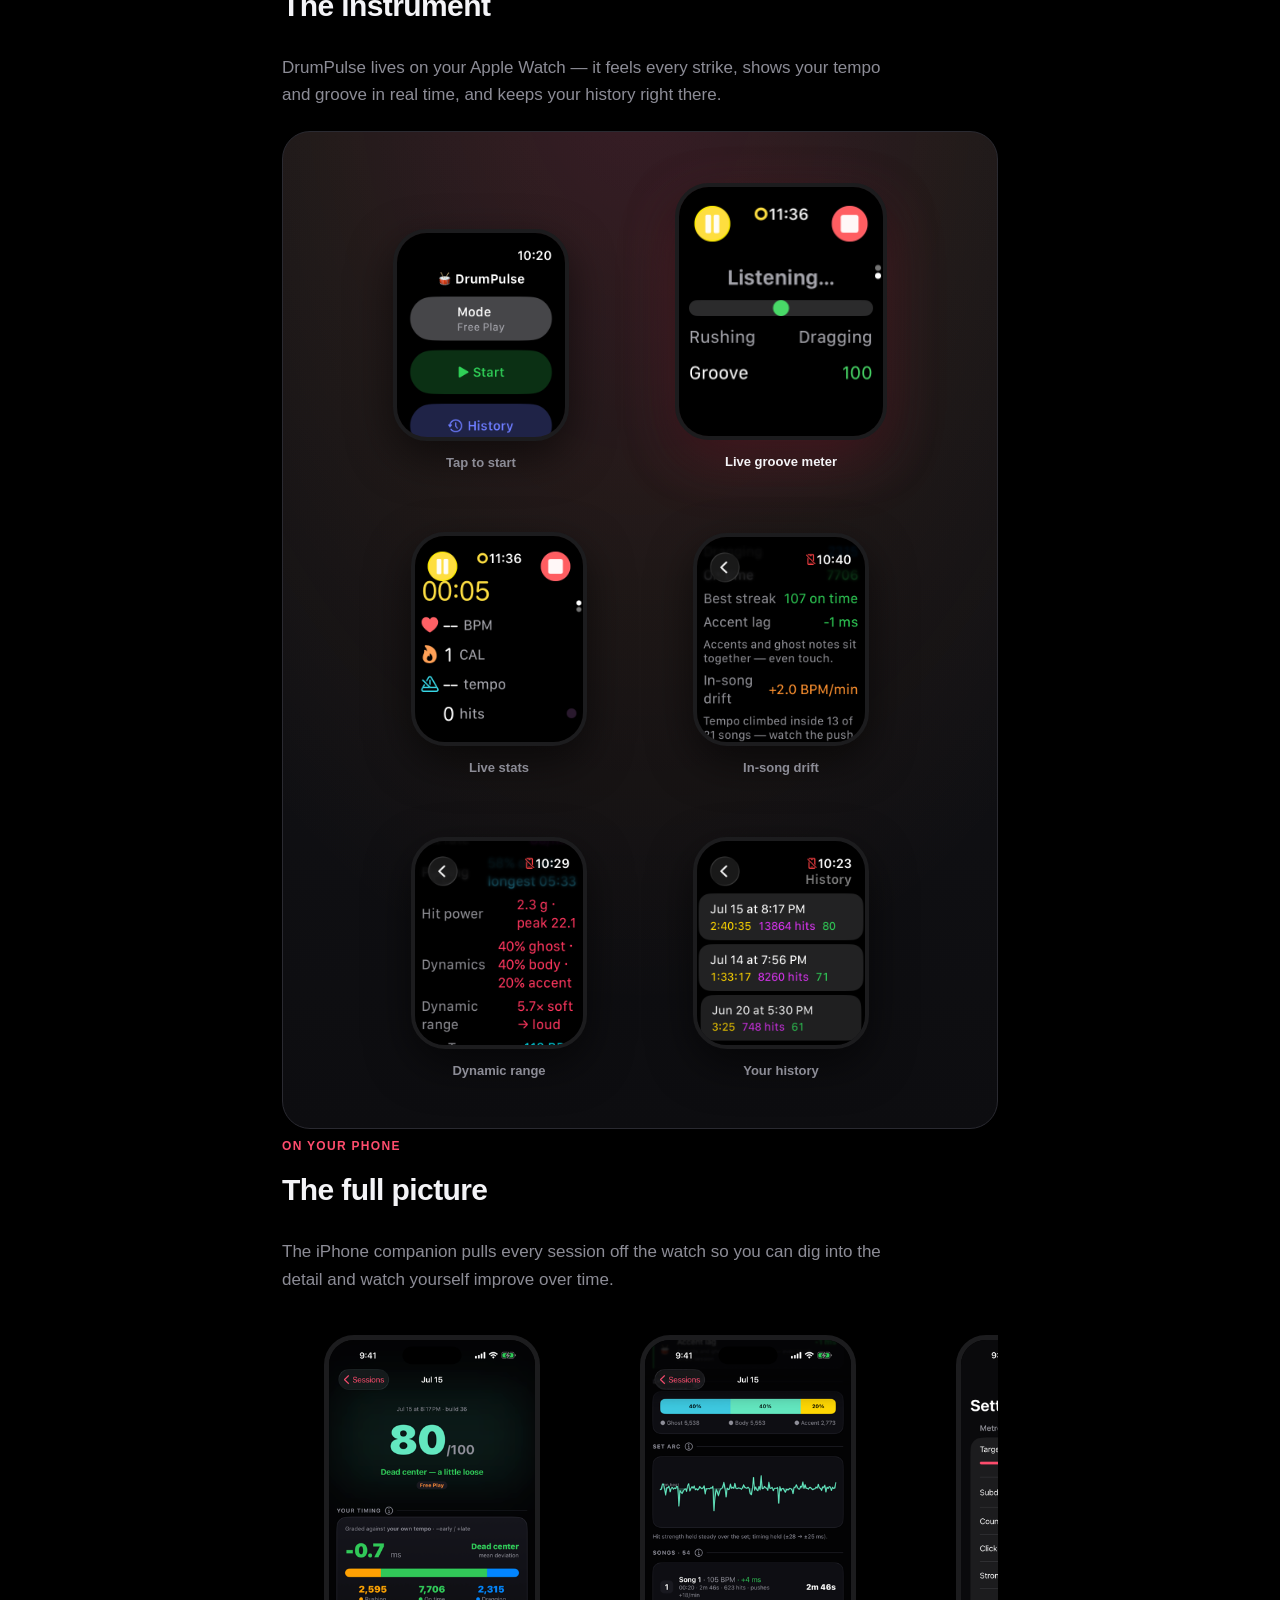
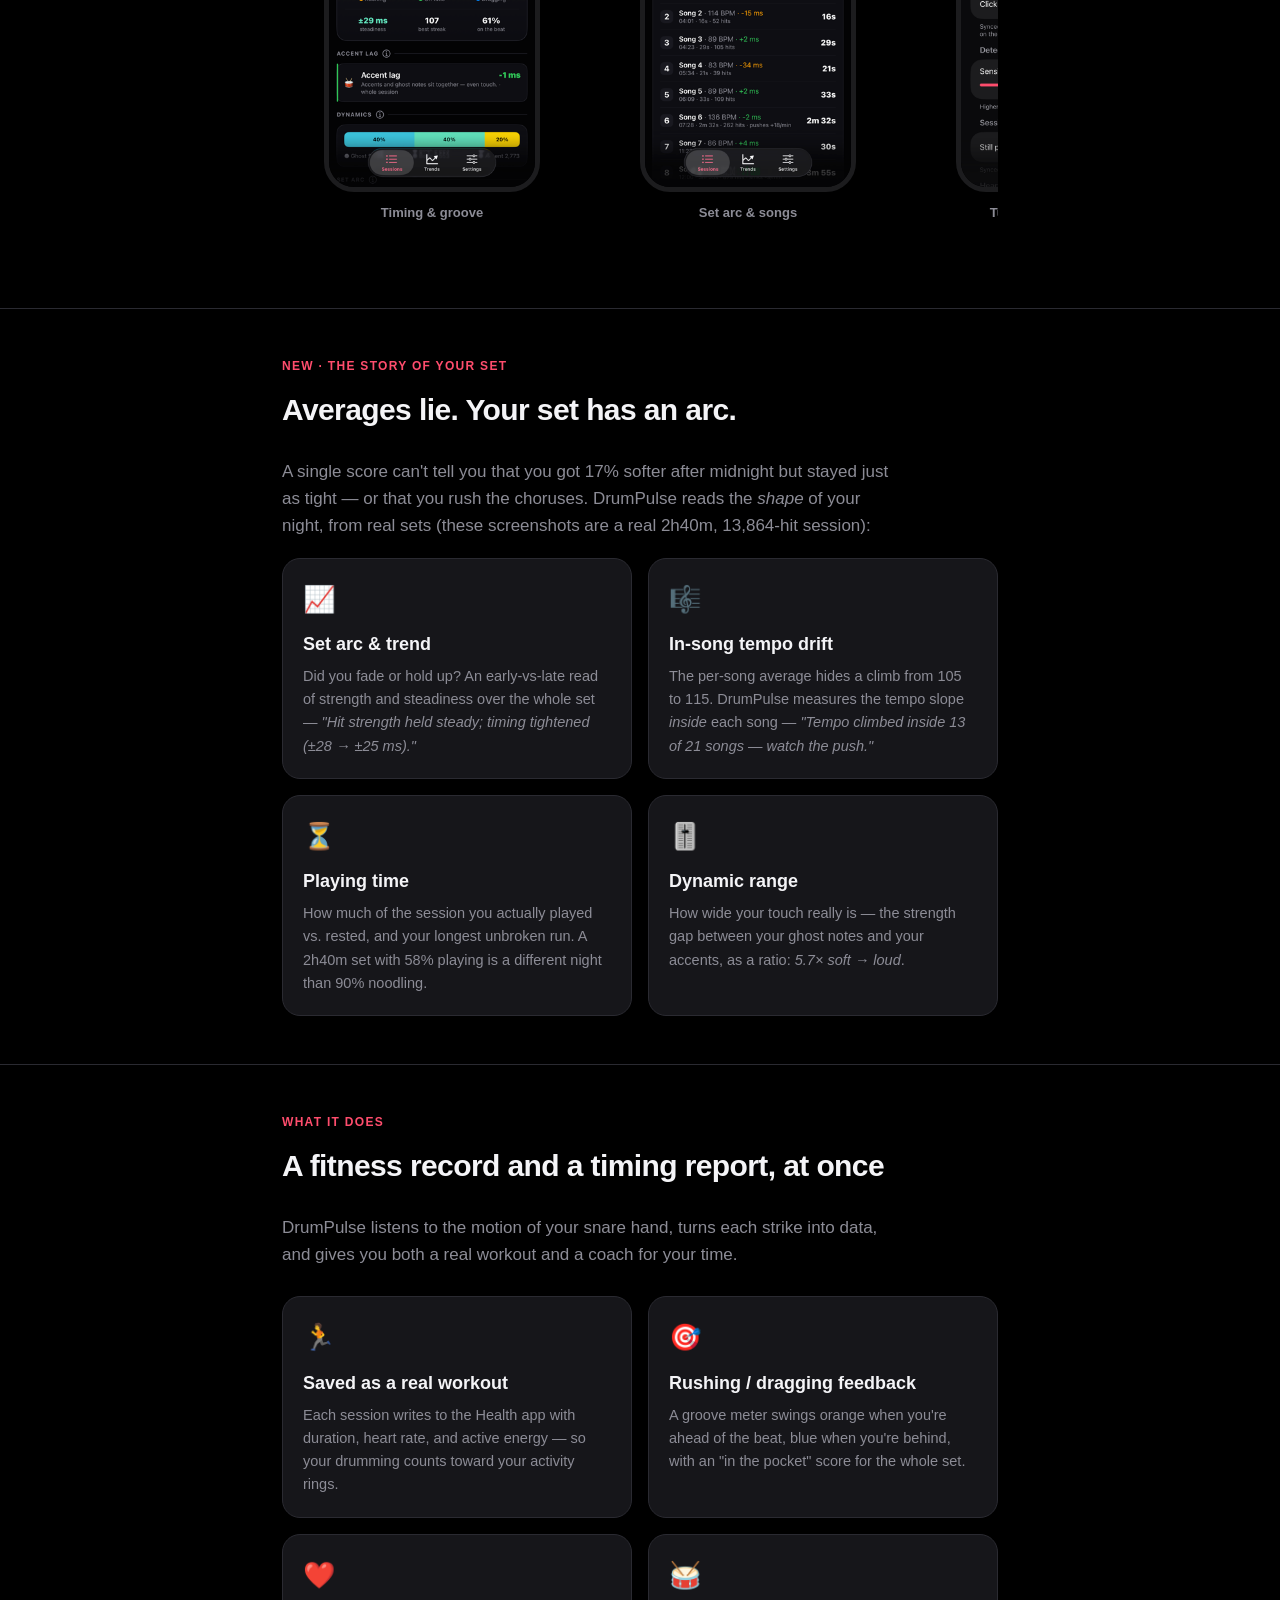
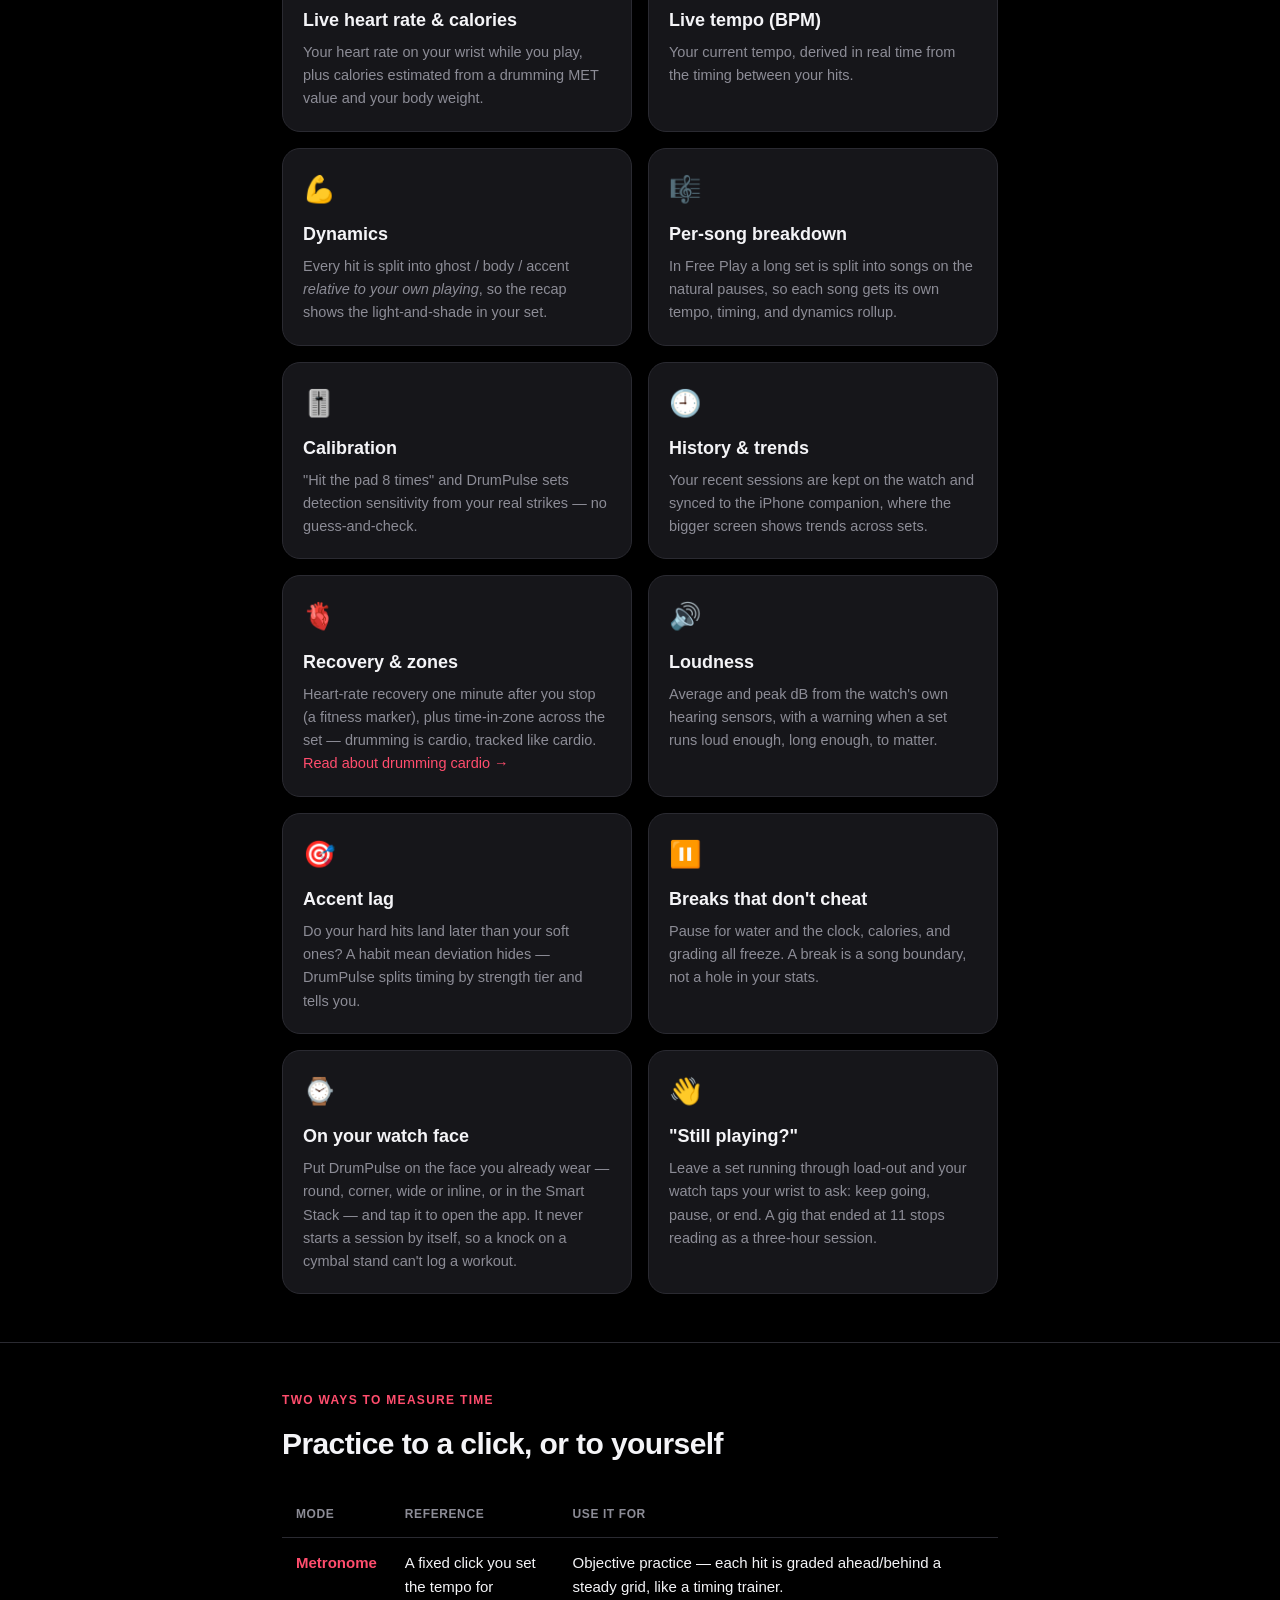
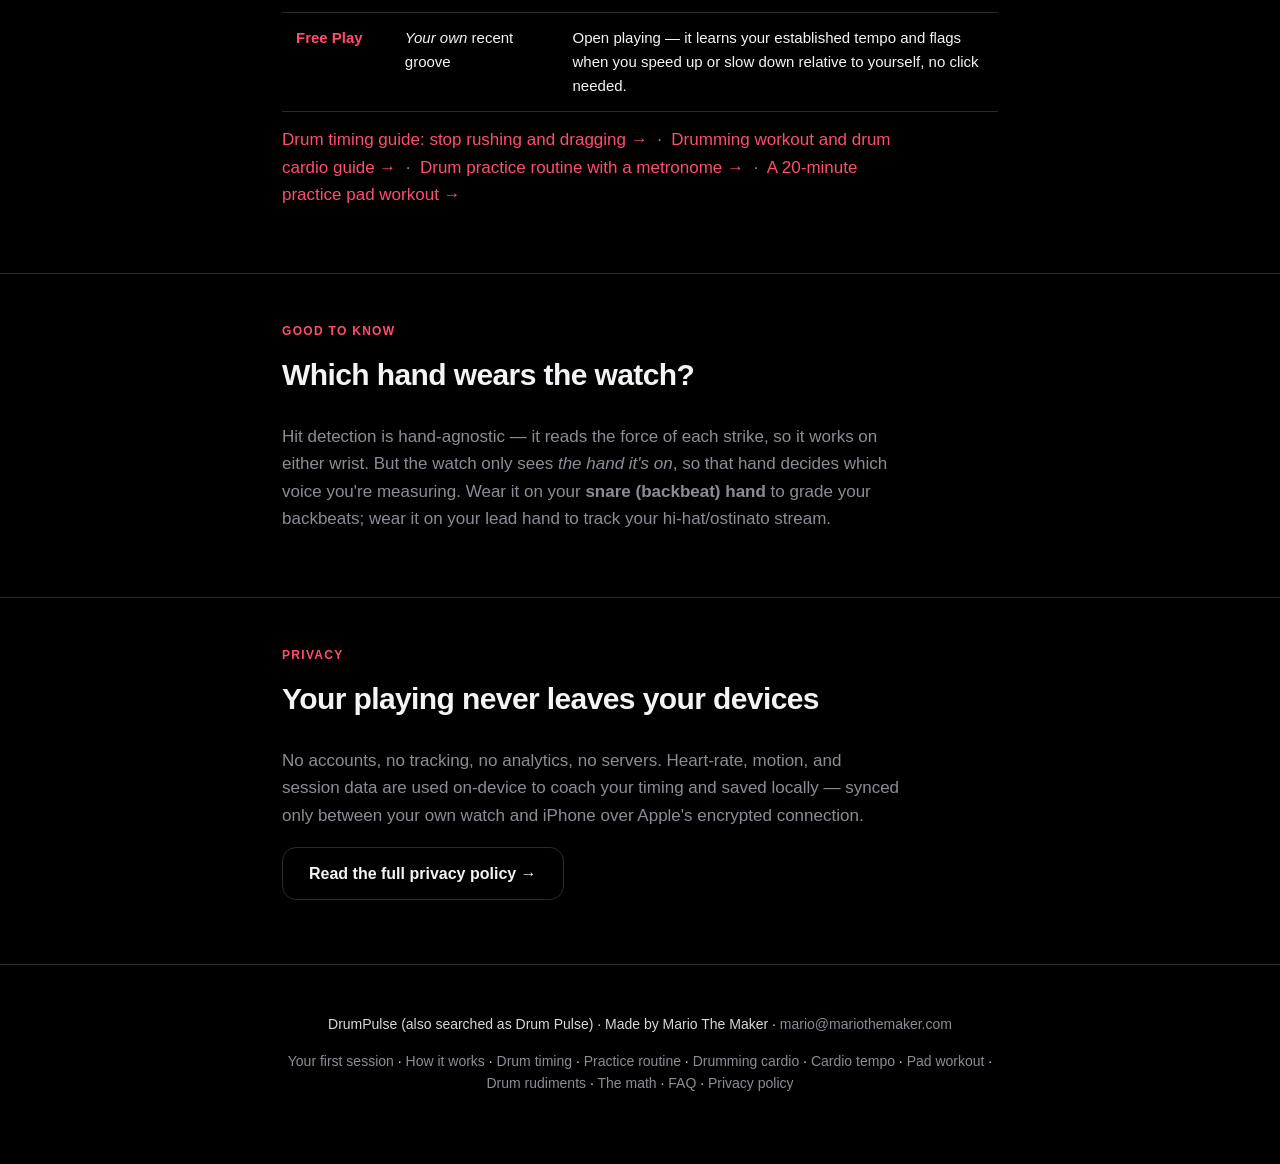
==== commit 41a1d382: "Footer: link the drum practice routine page from every page Co-Authored-By: Claude Sonnet 5.5 <norep" ====
--- a/index.html
+++ b/index.html
@@ -214,7 +214,7 @@
 <footer class="site">
   <div class="wrap">
     <p>DrumPulse (also searched as Drum Pulse) · Made by Mario The Maker · <a class="em" href="#" data-u="mario" data-d="mariothemaker.com">mario [at] mariothemaker [dot] com</a></p>
-    <p><a href="first-session.html">Your first session</a> · <a href="how-it-works.html">How it works</a> · <a href="drum-timing.html">Drum timing</a> · <a href="drumming-cardio.html">Drumming cardio</a> · <a href="drum-cardio-tempo.html">Cardio tempo</a> · <a href="practice-pad-workout.html">Pad workout</a> · <a href="drum-rudiments.html">Drum rudiments</a> · <a href="the-math.html">The math</a> · <a href="faq.html">FAQ</a> · <a href="privacy.html">Privacy policy</a></p>
+    <p><a href="first-session.html">Your first session</a> · <a href="how-it-works.html">How it works</a> · <a href="drum-timing.html">Drum timing</a> · <a href="drum-practice-routine.html">Practice routine</a> · <a href="drumming-cardio.html">Drumming cardio</a> · <a href="drum-cardio-tempo.html">Cardio tempo</a> · <a href="practice-pad-workout.html">Pad workout</a> · <a href="drum-rudiments.html">Drum rudiments</a> · <a href="the-math.html">The math</a> · <a href="faq.html">FAQ</a> · <a href="privacy.html">Privacy policy</a></p>
   </div>
 </footer>
 
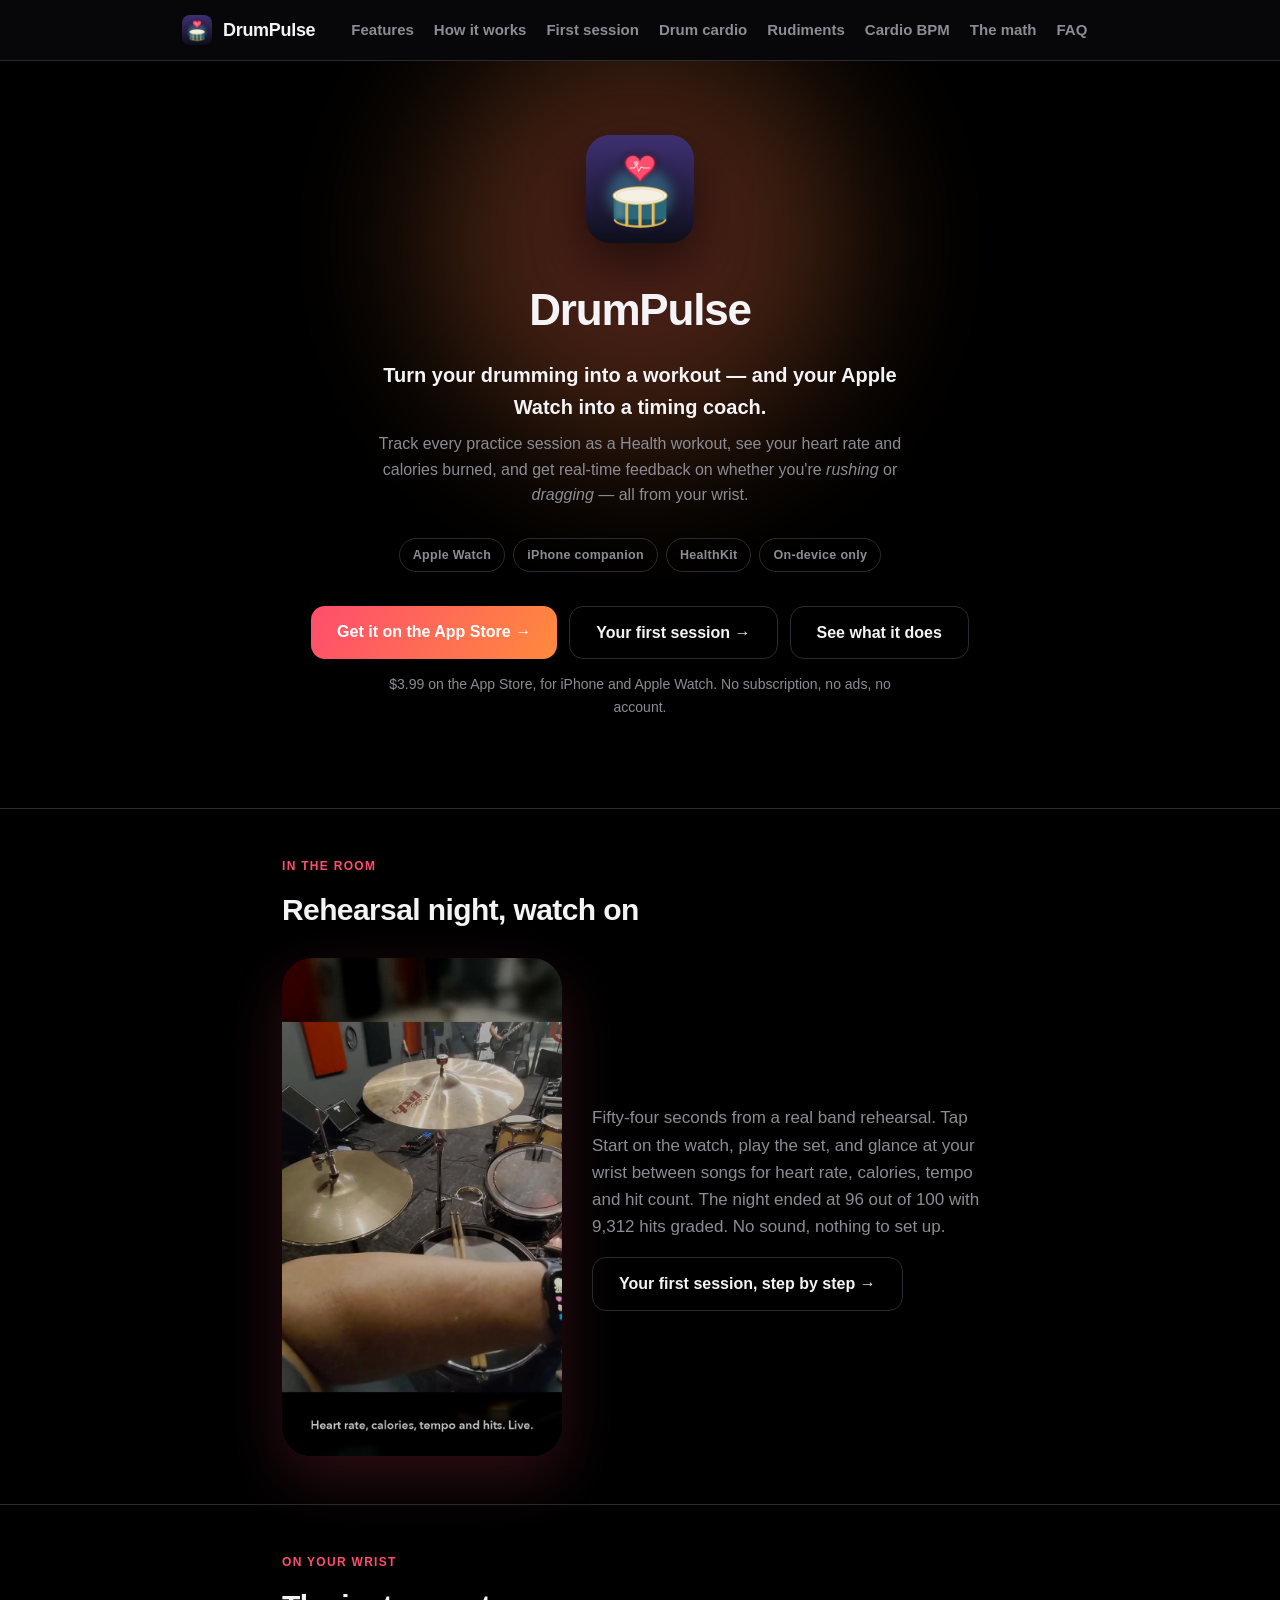
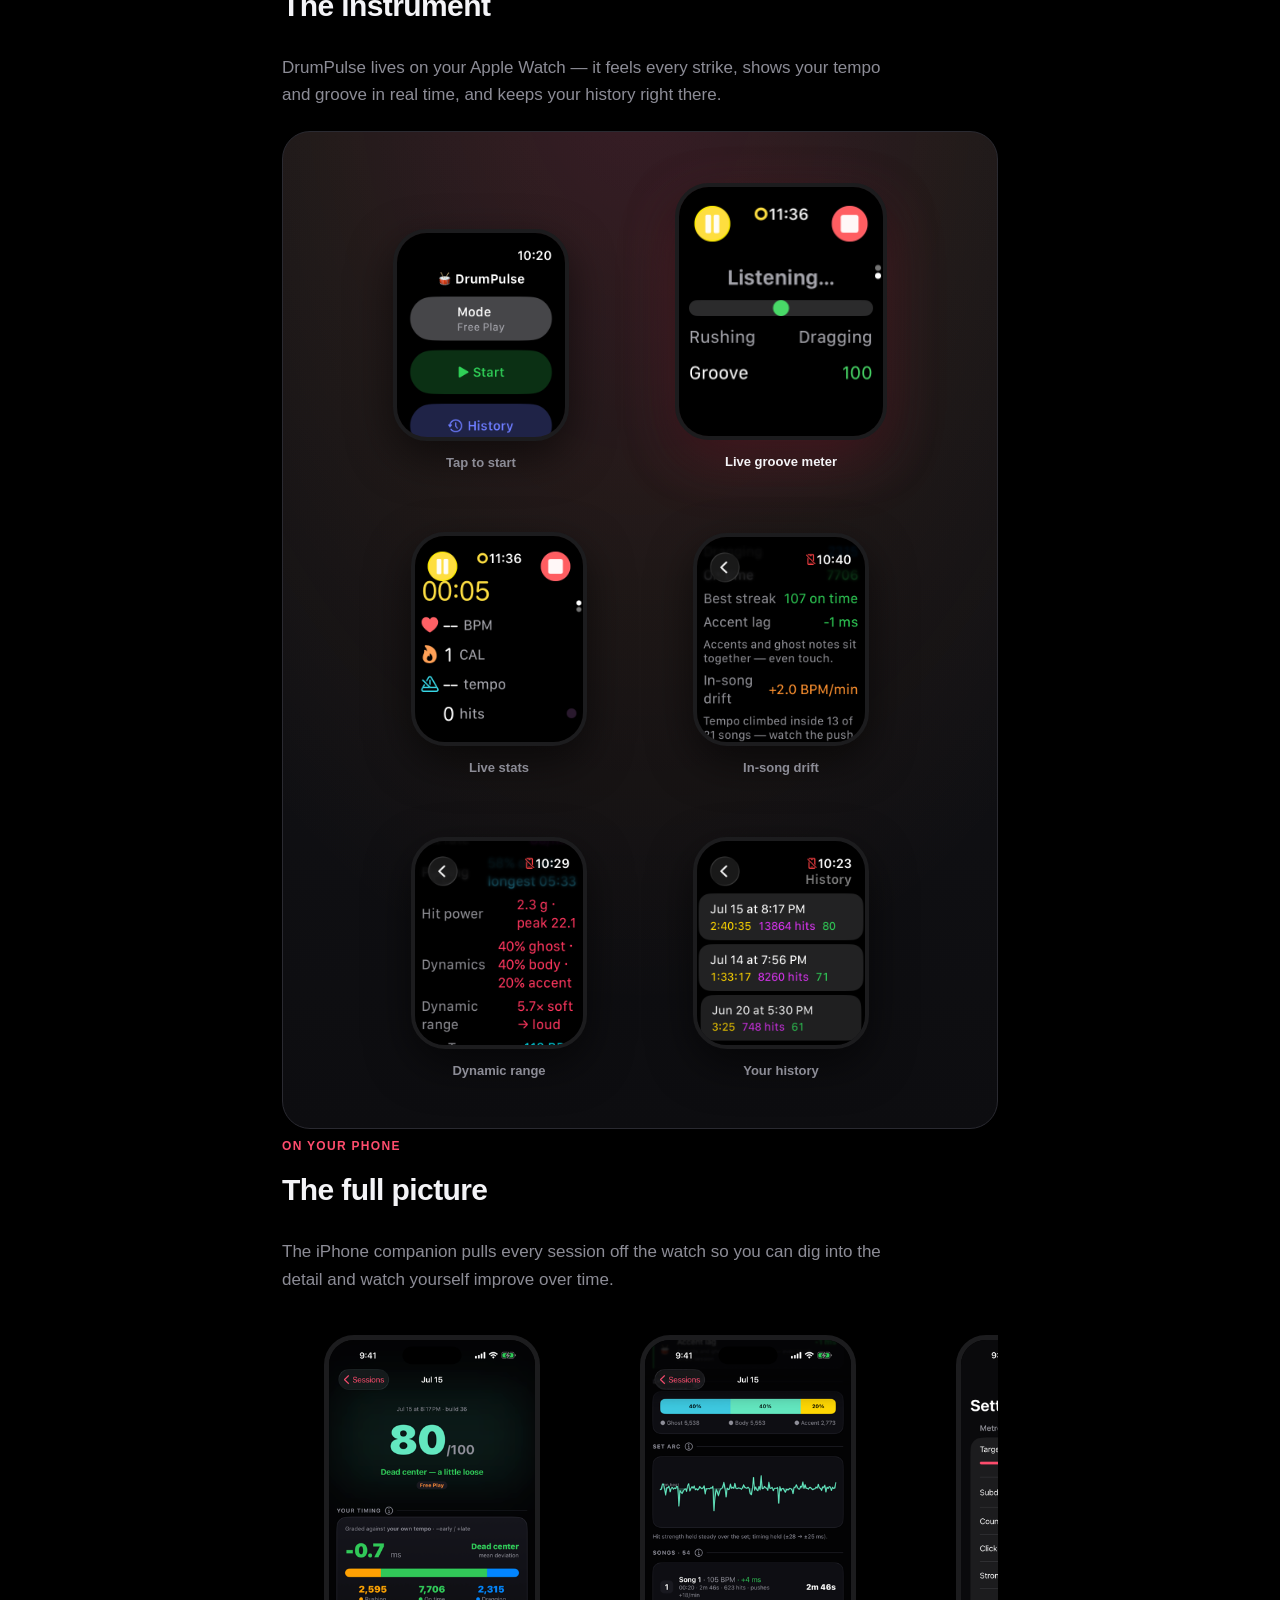
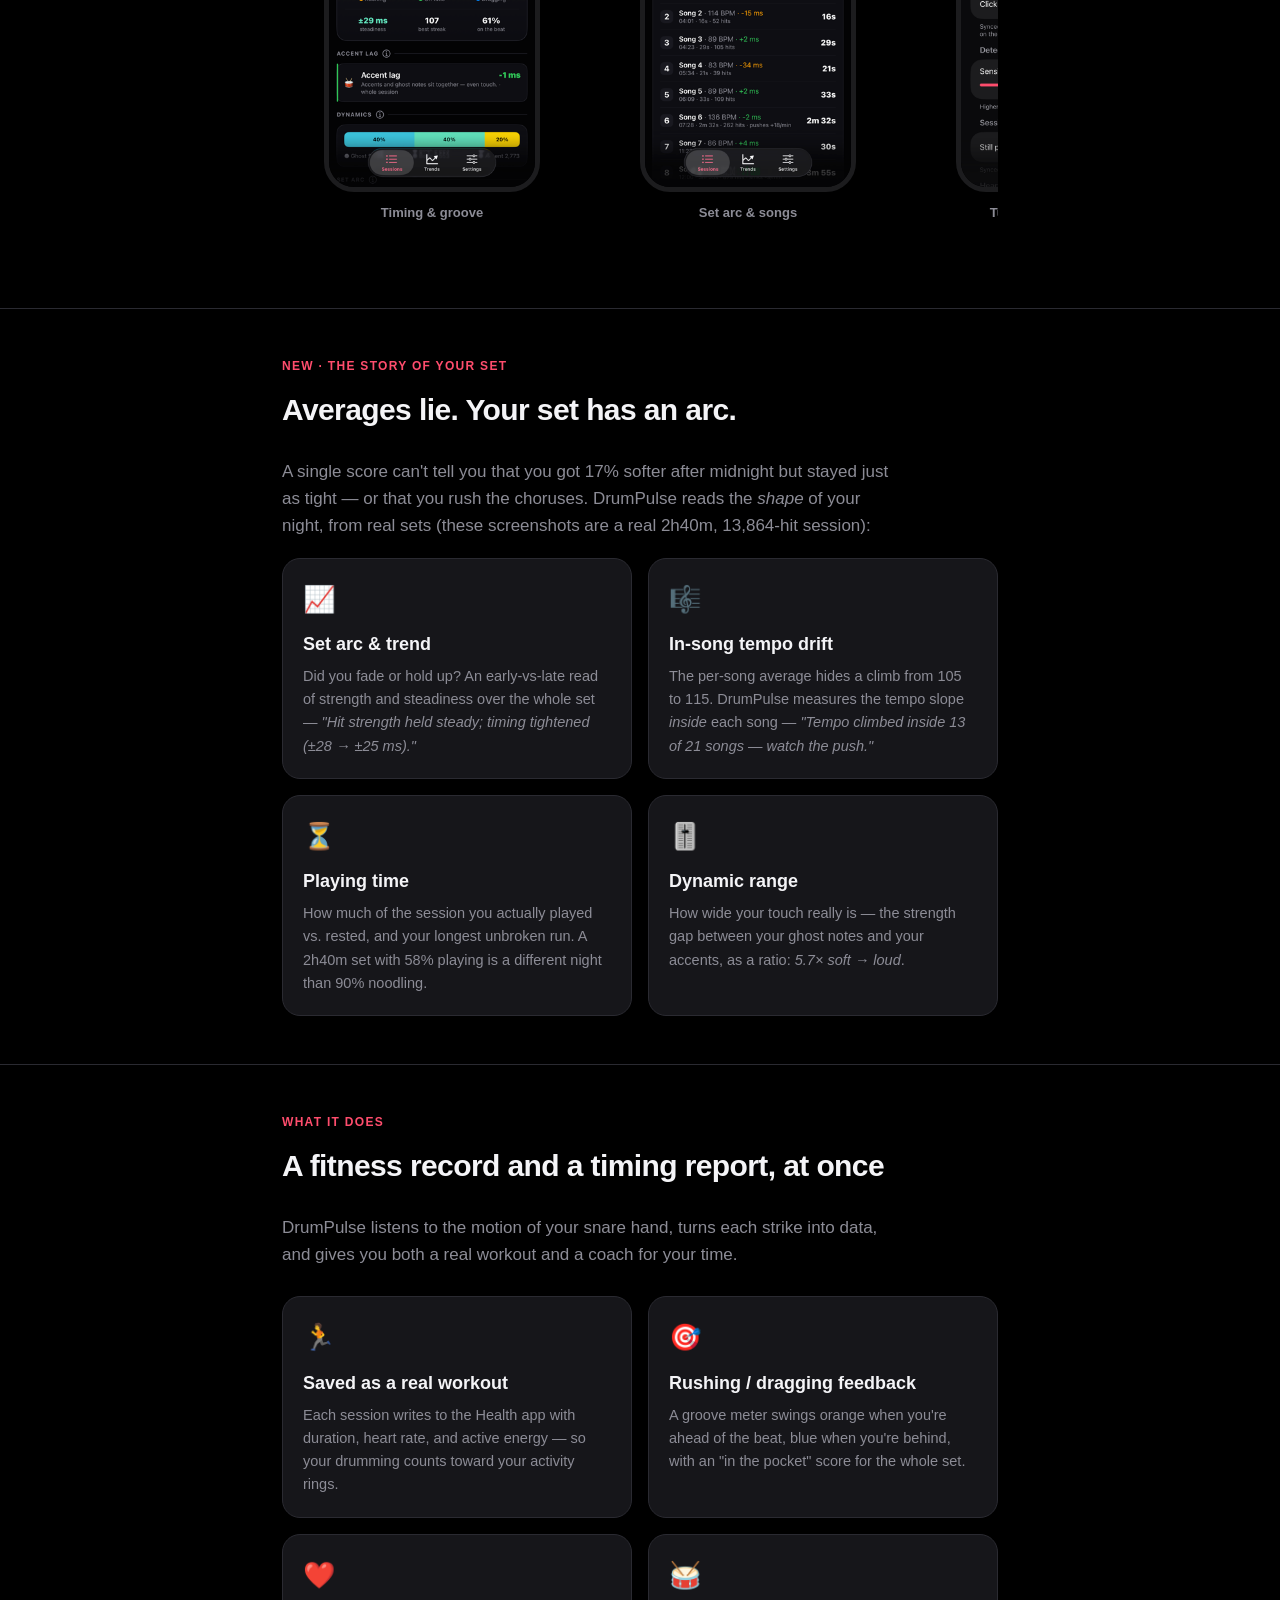
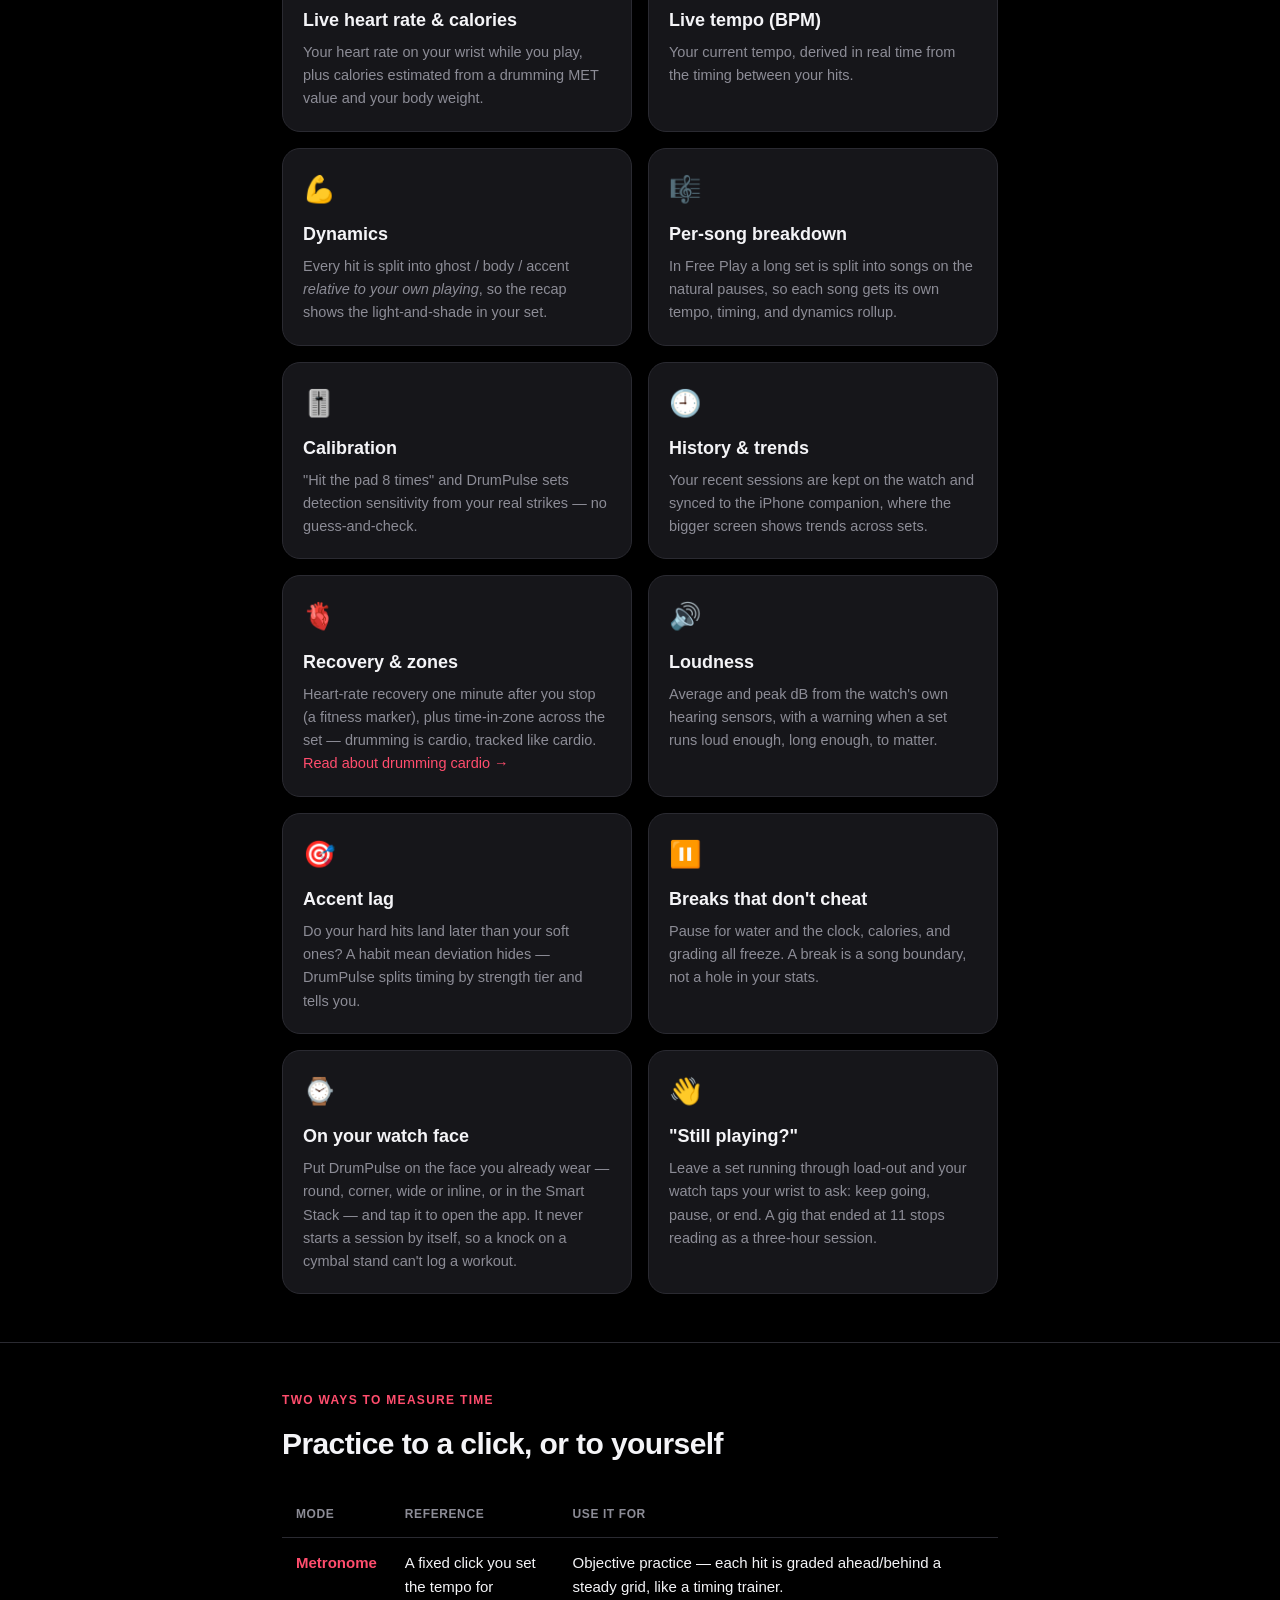
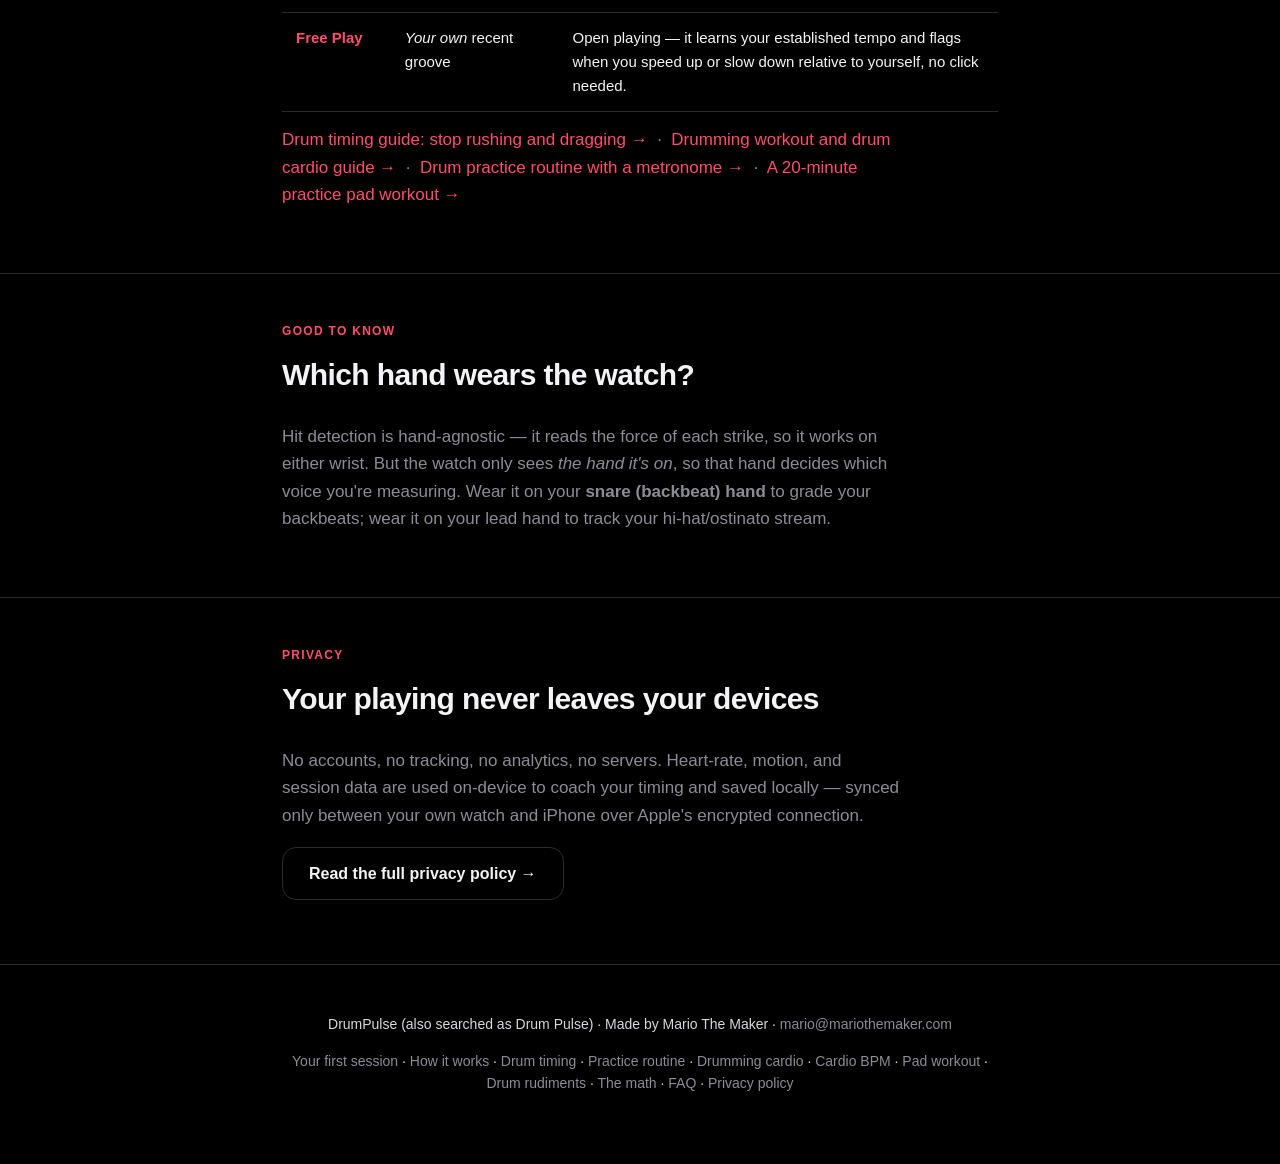
==== commit 1e081212: "Tempo page: drop 'drumming workout' from title; rename Cardio tempo links to Cardio BPM Co-Authored-" ====
--- a/index.html
+++ b/index.html
@@ -68,7 +68,7 @@
       <a href="first-session.html">First session</a>
       <a href="drumming-cardio.html">Drum cardio</a>
       <a href="drum-rudiments.html">Rudiments</a>
-      <a href="drum-cardio-tempo.html">Cardio tempo</a>
+      <a href="drum-cardio-tempo.html">Cardio BPM</a>
       <a href="the-math.html">The math</a>
       <a href="faq.html">FAQ</a>
       <a class="wide" href="privacy.html">Privacy</a>
@@ -214,7 +214,7 @@
 <footer class="site">
   <div class="wrap">
     <p>DrumPulse (also searched as Drum Pulse) · Made by Mario The Maker · <a class="em" href="#" data-u="mario" data-d="mariothemaker.com">mario [at] mariothemaker [dot] com</a></p>
-    <p><a href="first-session.html">Your first session</a> · <a href="how-it-works.html">How it works</a> · <a href="drum-timing.html">Drum timing</a> · <a href="drum-practice-routine.html">Practice routine</a> · <a href="drumming-cardio.html">Drumming cardio</a> · <a href="drum-cardio-tempo.html">Cardio tempo</a> · <a href="practice-pad-workout.html">Pad workout</a> · <a href="drum-rudiments.html">Drum rudiments</a> · <a href="the-math.html">The math</a> · <a href="faq.html">FAQ</a> · <a href="privacy.html">Privacy policy</a></p>
+    <p><a href="first-session.html">Your first session</a> · <a href="how-it-works.html">How it works</a> · <a href="drum-timing.html">Drum timing</a> · <a href="drum-practice-routine.html">Practice routine</a> · <a href="drumming-cardio.html">Drumming cardio</a> · <a href="drum-cardio-tempo.html">Cardio BPM</a> · <a href="practice-pad-workout.html">Pad workout</a> · <a href="drum-rudiments.html">Drum rudiments</a> · <a href="the-math.html">The math</a> · <a href="faq.html">FAQ</a> · <a href="privacy.html">Privacy policy</a></p>
   </div>
 </footer>
 
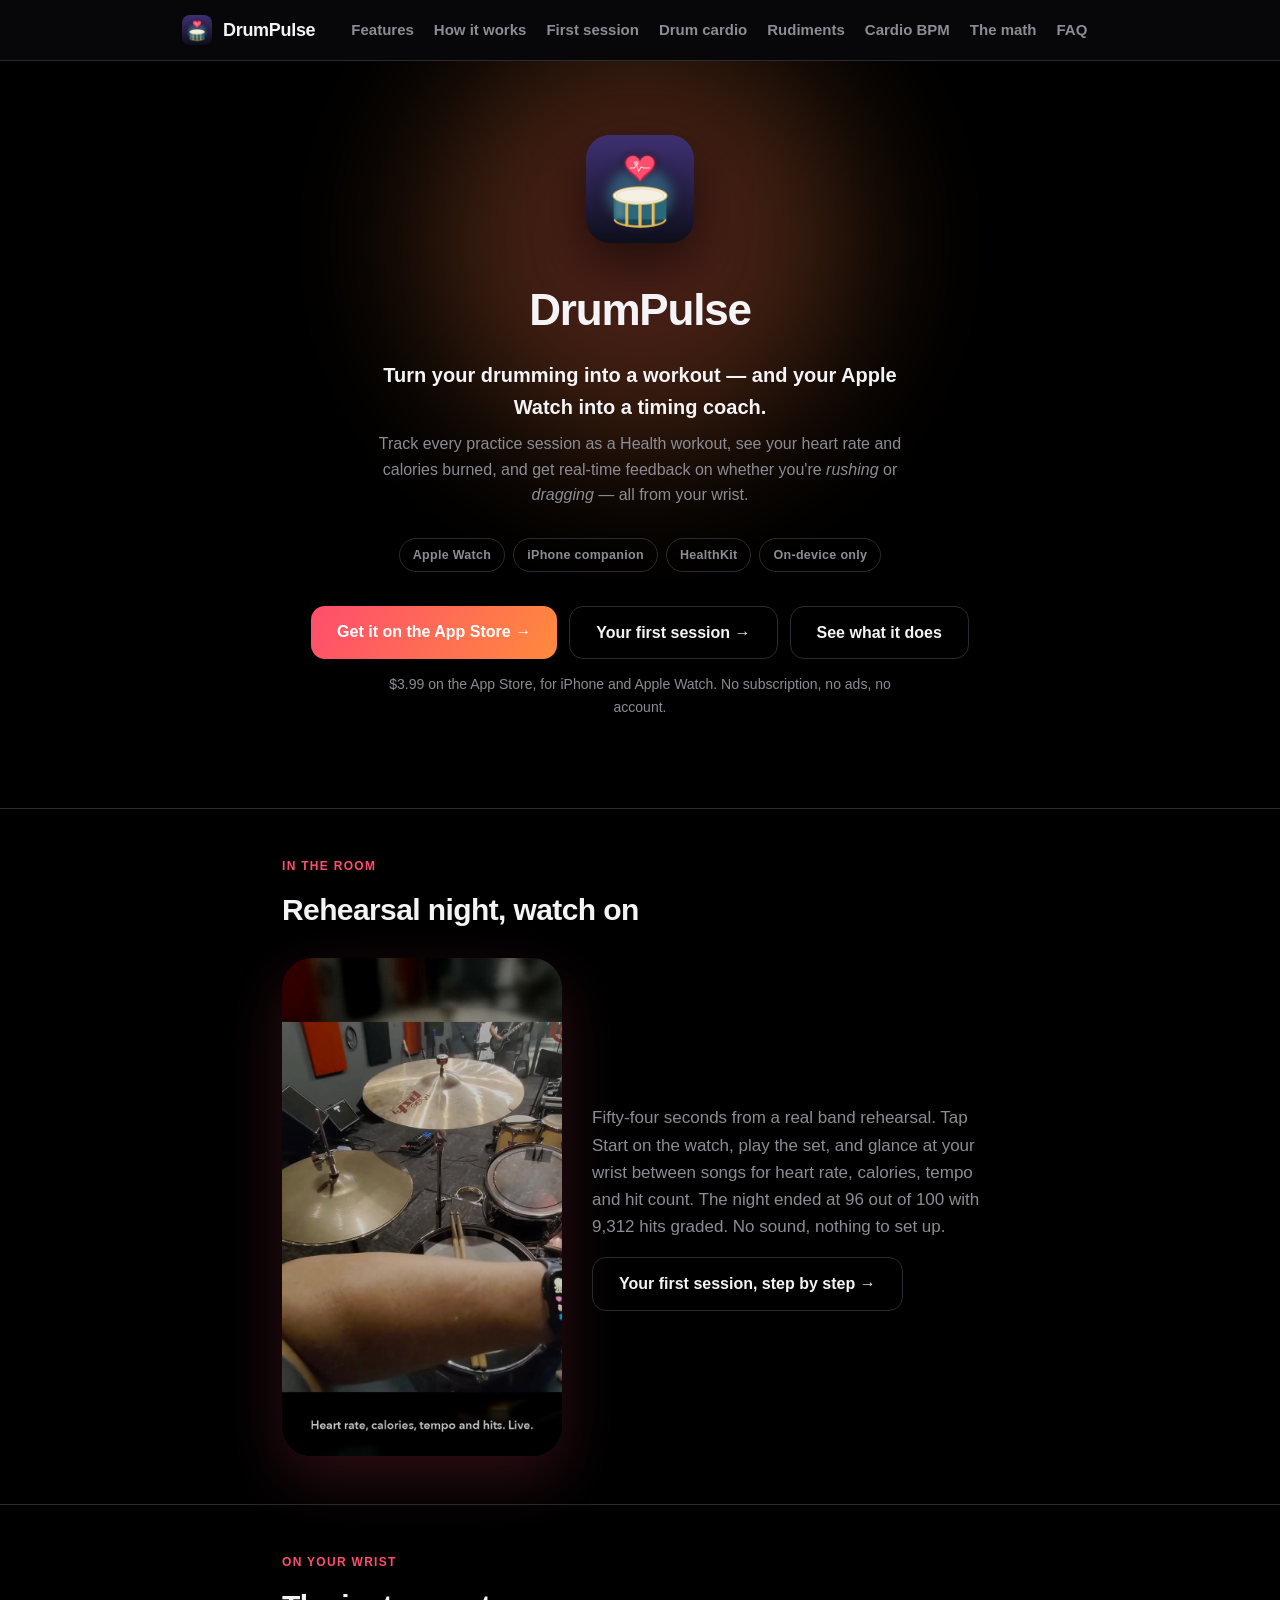
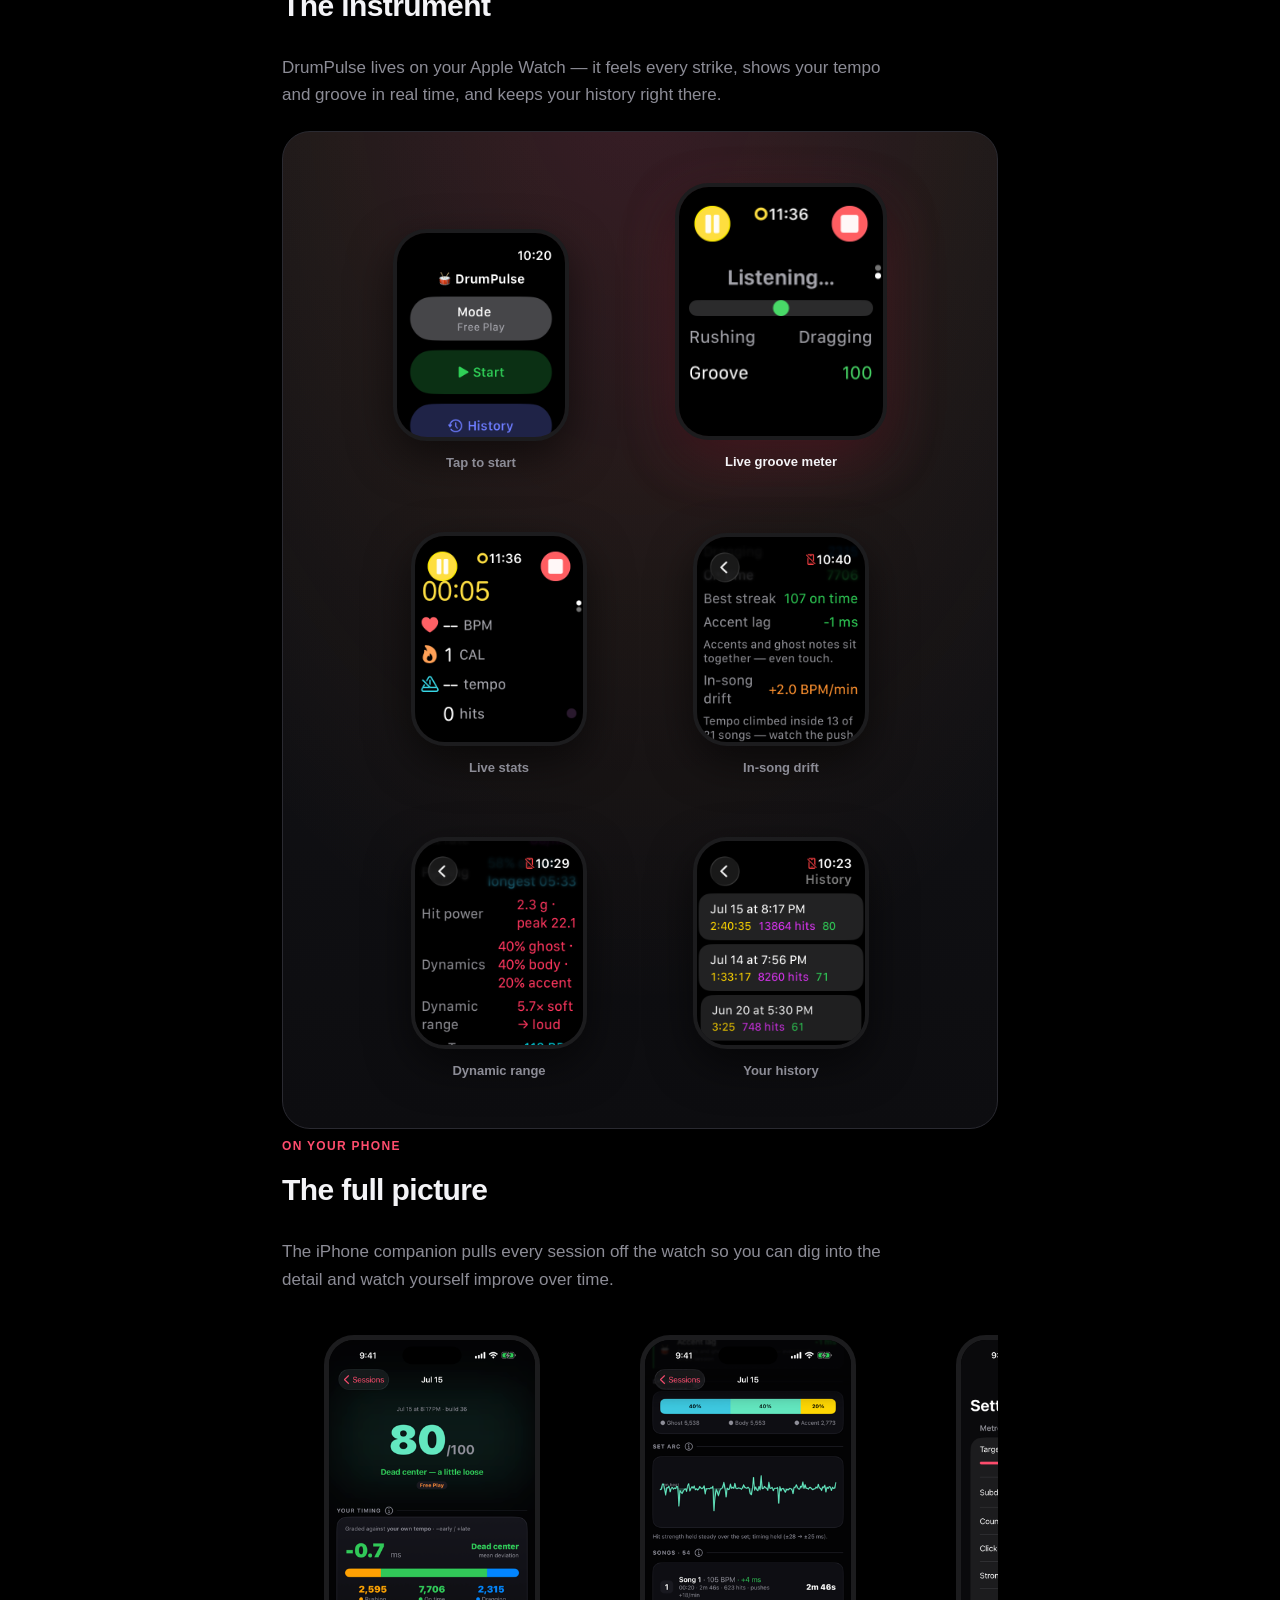
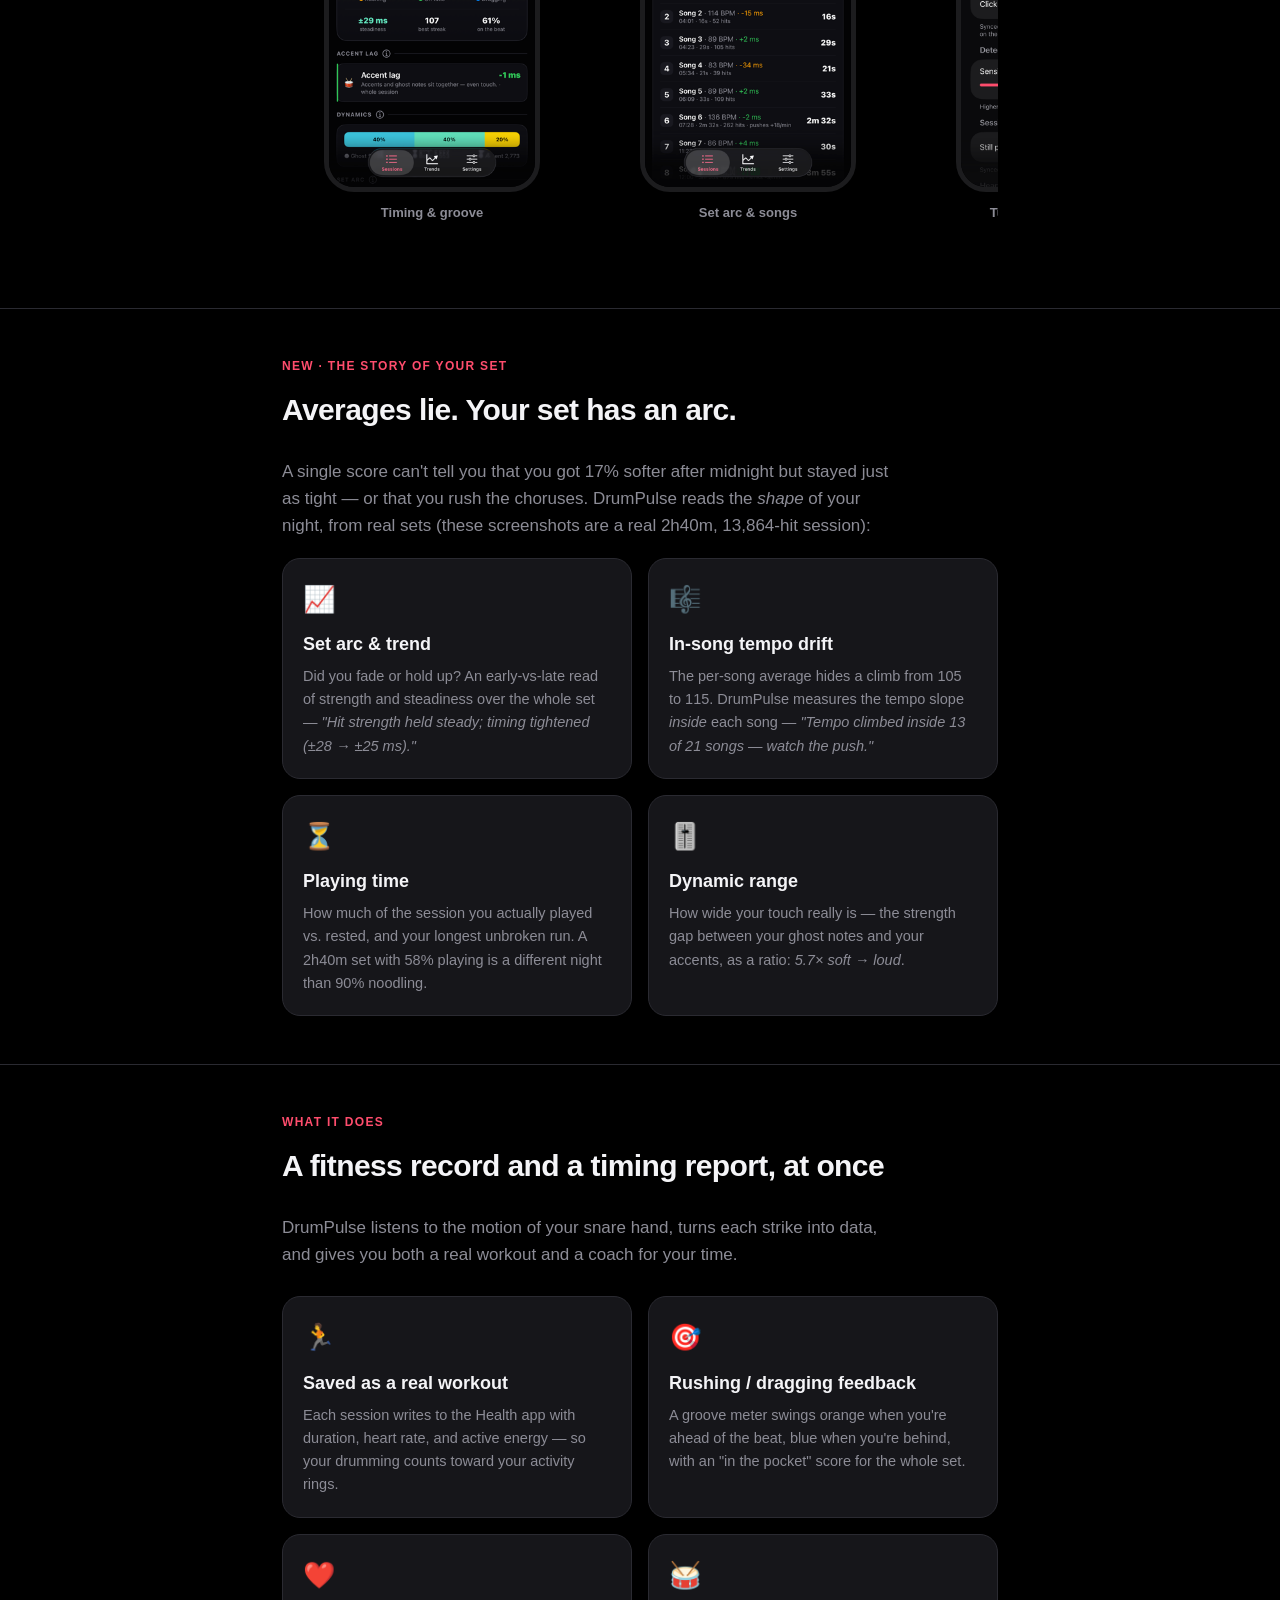
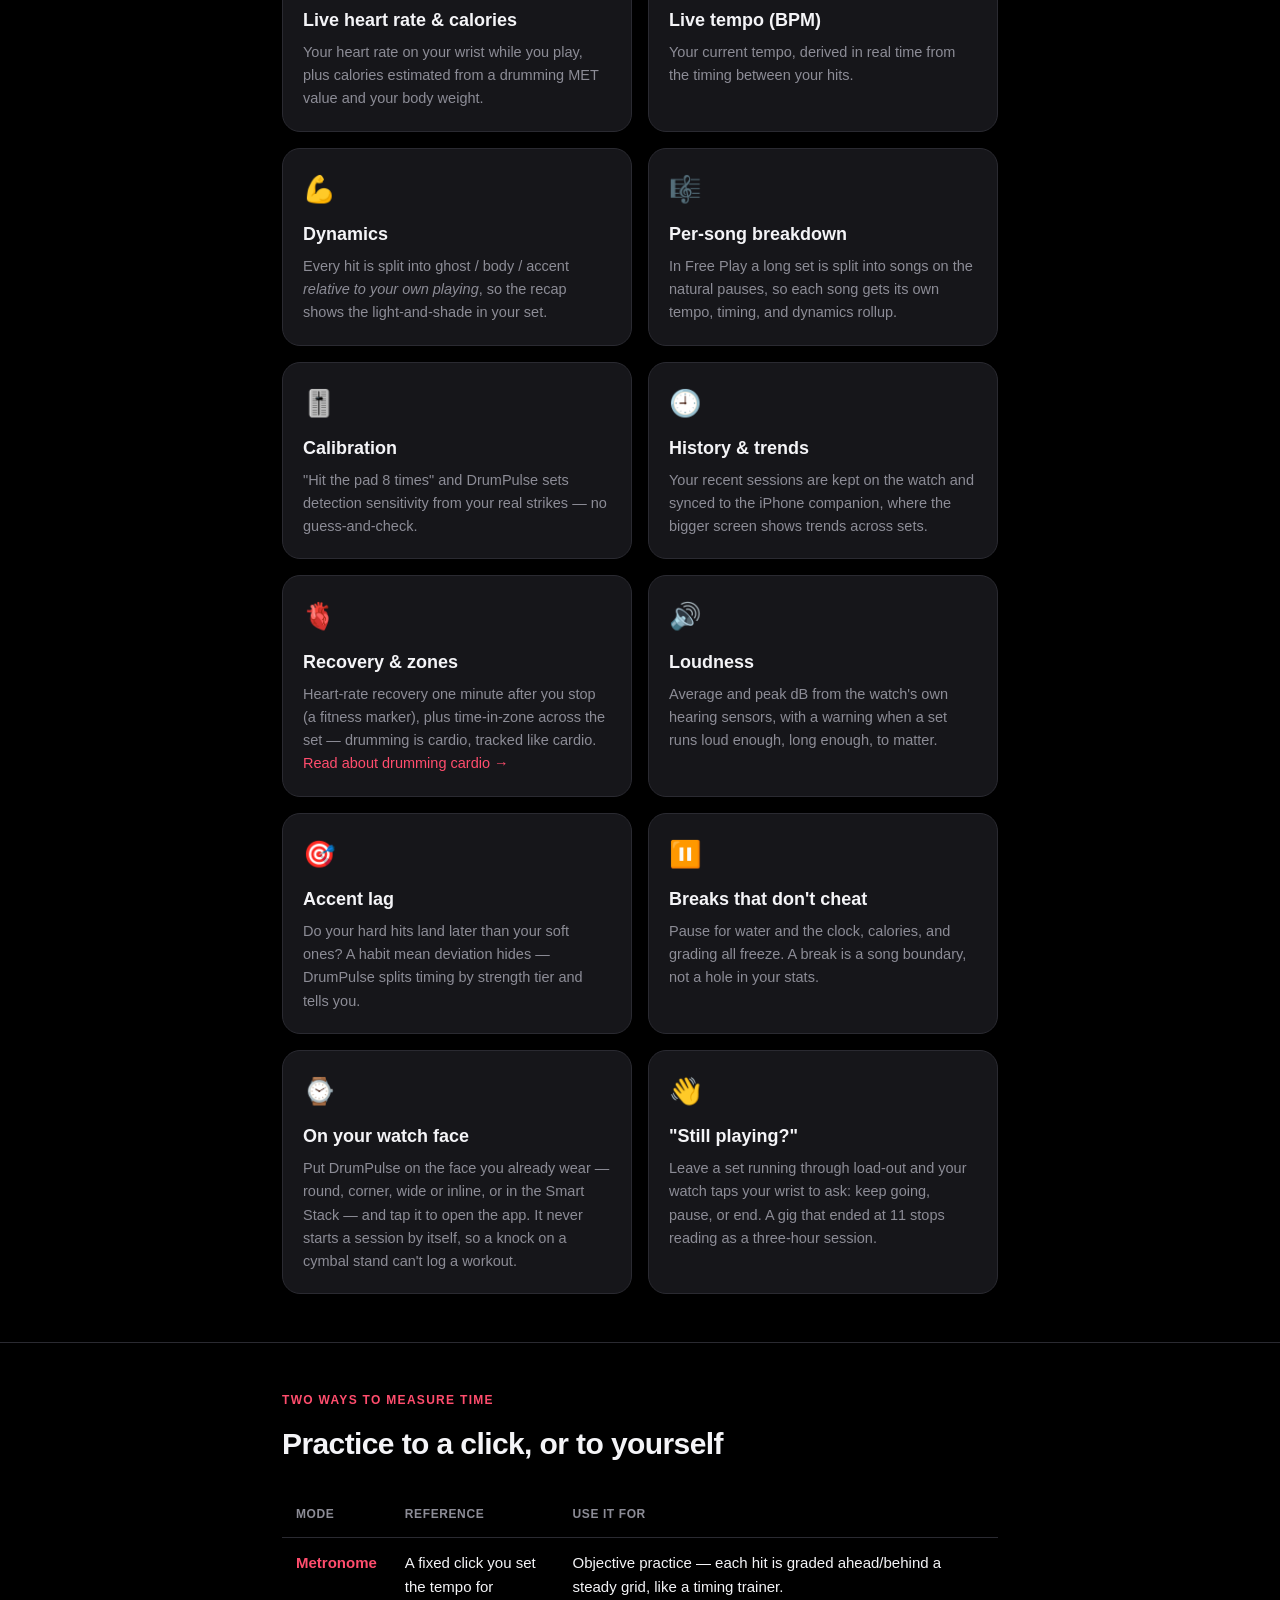
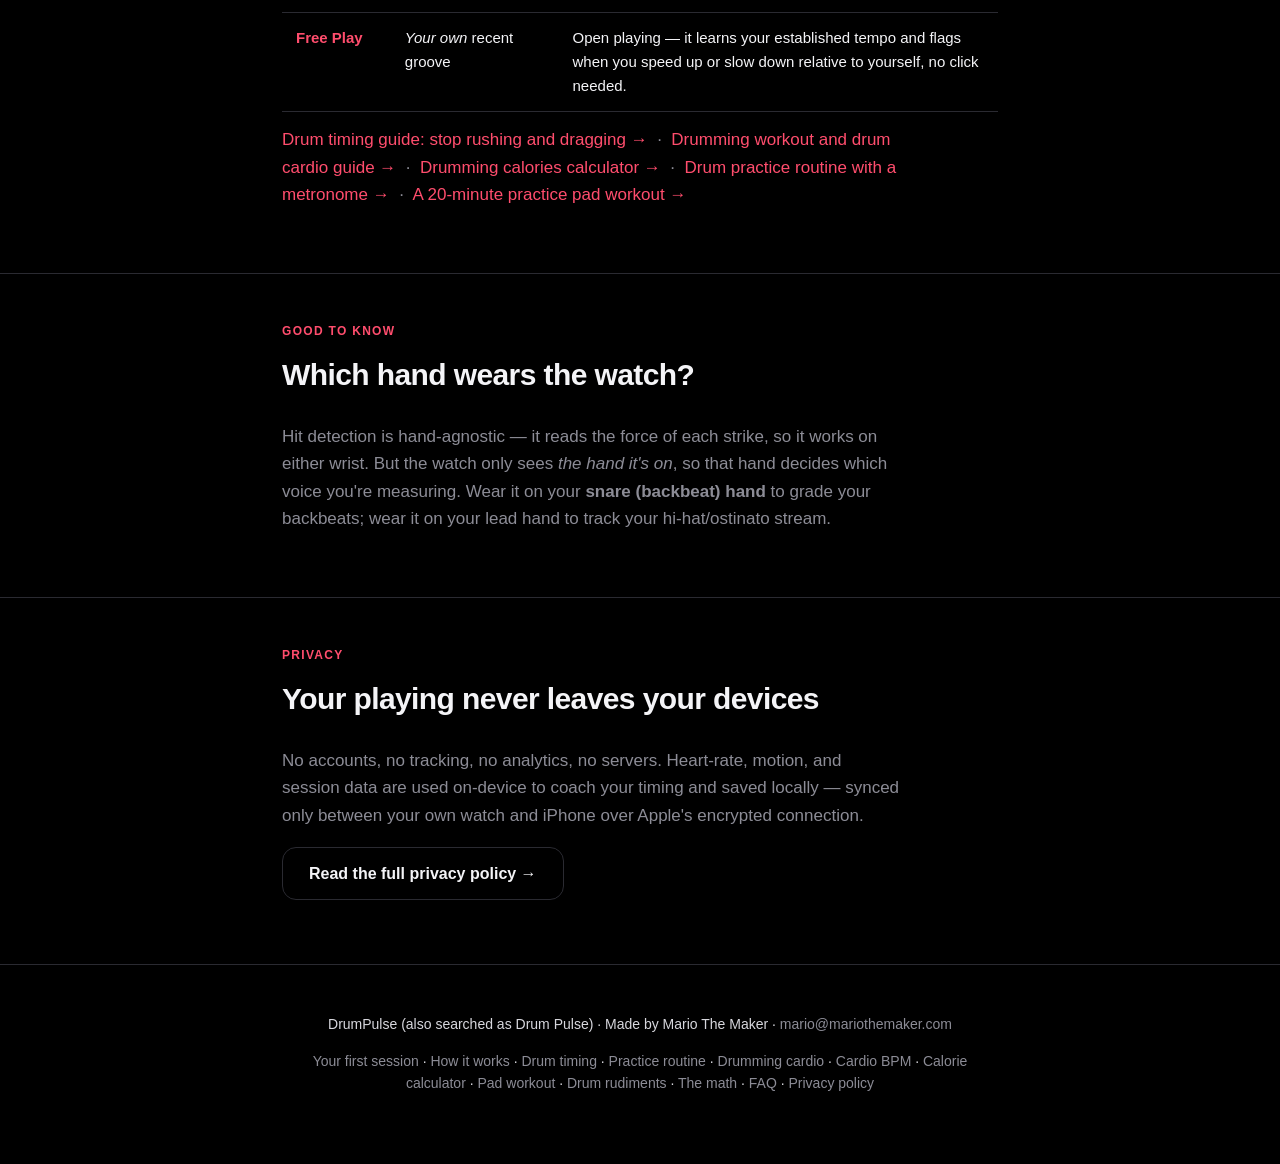
==== commit bb11626e: "Drumming calories calculator page; cardio page: app's MET formula, cardio-drumming and good-workout " ====
--- a/index.html
+++ b/index.html
@@ -190,7 +190,7 @@
       <tr><td><b>Metronome</b></td><td>A fixed click you set the tempo for</td><td>Objective practice — each hit is graded ahead/behind a steady grid, like a timing trainer.</td></tr>
       <tr><td><b>Free Play</b></td><td><em>Your own</em> recent groove</td><td>Open playing — it learns your established tempo and flags when you speed up or slow down relative to yourself, no click needed.</td></tr>
     </table>
-    <p class="lead" style="margin-top:14px"><a href="drum-timing.html">Drum timing guide: stop rushing and dragging →</a> &nbsp;·&nbsp; <a href="drumming-cardio.html">Drumming workout and drum cardio guide →</a> &nbsp;·&nbsp; <a href="drum-practice-routine.html">Drum practice routine with a metronome →</a> &nbsp;·&nbsp; <a href="practice-pad-workout.html">A 20-minute practice pad workout →</a></p>
+    <p class="lead" style="margin-top:14px"><a href="drum-timing.html">Drum timing guide: stop rushing and dragging →</a> &nbsp;·&nbsp; <a href="drumming-cardio.html">Drumming workout and drum cardio guide →</a> &nbsp;·&nbsp; <a href="drumming-calories-calculator.html">Drumming calories calculator →</a> &nbsp;·&nbsp; <a href="drum-practice-routine.html">Drum practice routine with a metronome →</a> &nbsp;·&nbsp; <a href="practice-pad-workout.html">A 20-minute practice pad workout →</a></p>
   </div>
 </section>
 
@@ -214,7 +214,7 @@
 <footer class="site">
   <div class="wrap">
     <p>DrumPulse (also searched as Drum Pulse) · Made by Mario The Maker · <a class="em" href="#" data-u="mario" data-d="mariothemaker.com">mario [at] mariothemaker [dot] com</a></p>
-    <p><a href="first-session.html">Your first session</a> · <a href="how-it-works.html">How it works</a> · <a href="drum-timing.html">Drum timing</a> · <a href="drum-practice-routine.html">Practice routine</a> · <a href="drumming-cardio.html">Drumming cardio</a> · <a href="drum-cardio-tempo.html">Cardio BPM</a> · <a href="practice-pad-workout.html">Pad workout</a> · <a href="drum-rudiments.html">Drum rudiments</a> · <a href="the-math.html">The math</a> · <a href="faq.html">FAQ</a> · <a href="privacy.html">Privacy policy</a></p>
+    <p><a href="first-session.html">Your first session</a> · <a href="how-it-works.html">How it works</a> · <a href="drum-timing.html">Drum timing</a> · <a href="drum-practice-routine.html">Practice routine</a> · <a href="drumming-cardio.html">Drumming cardio</a> · <a href="drum-cardio-tempo.html">Cardio BPM</a> · <a href="drumming-calories-calculator.html">Calorie calculator</a> · <a href="practice-pad-workout.html">Pad workout</a> · <a href="drum-rudiments.html">Drum rudiments</a> · <a href="the-math.html">The math</a> · <a href="faq.html">FAQ</a> · <a href="privacy.html">Privacy policy</a></p>
   </div>
 </footer>
 
